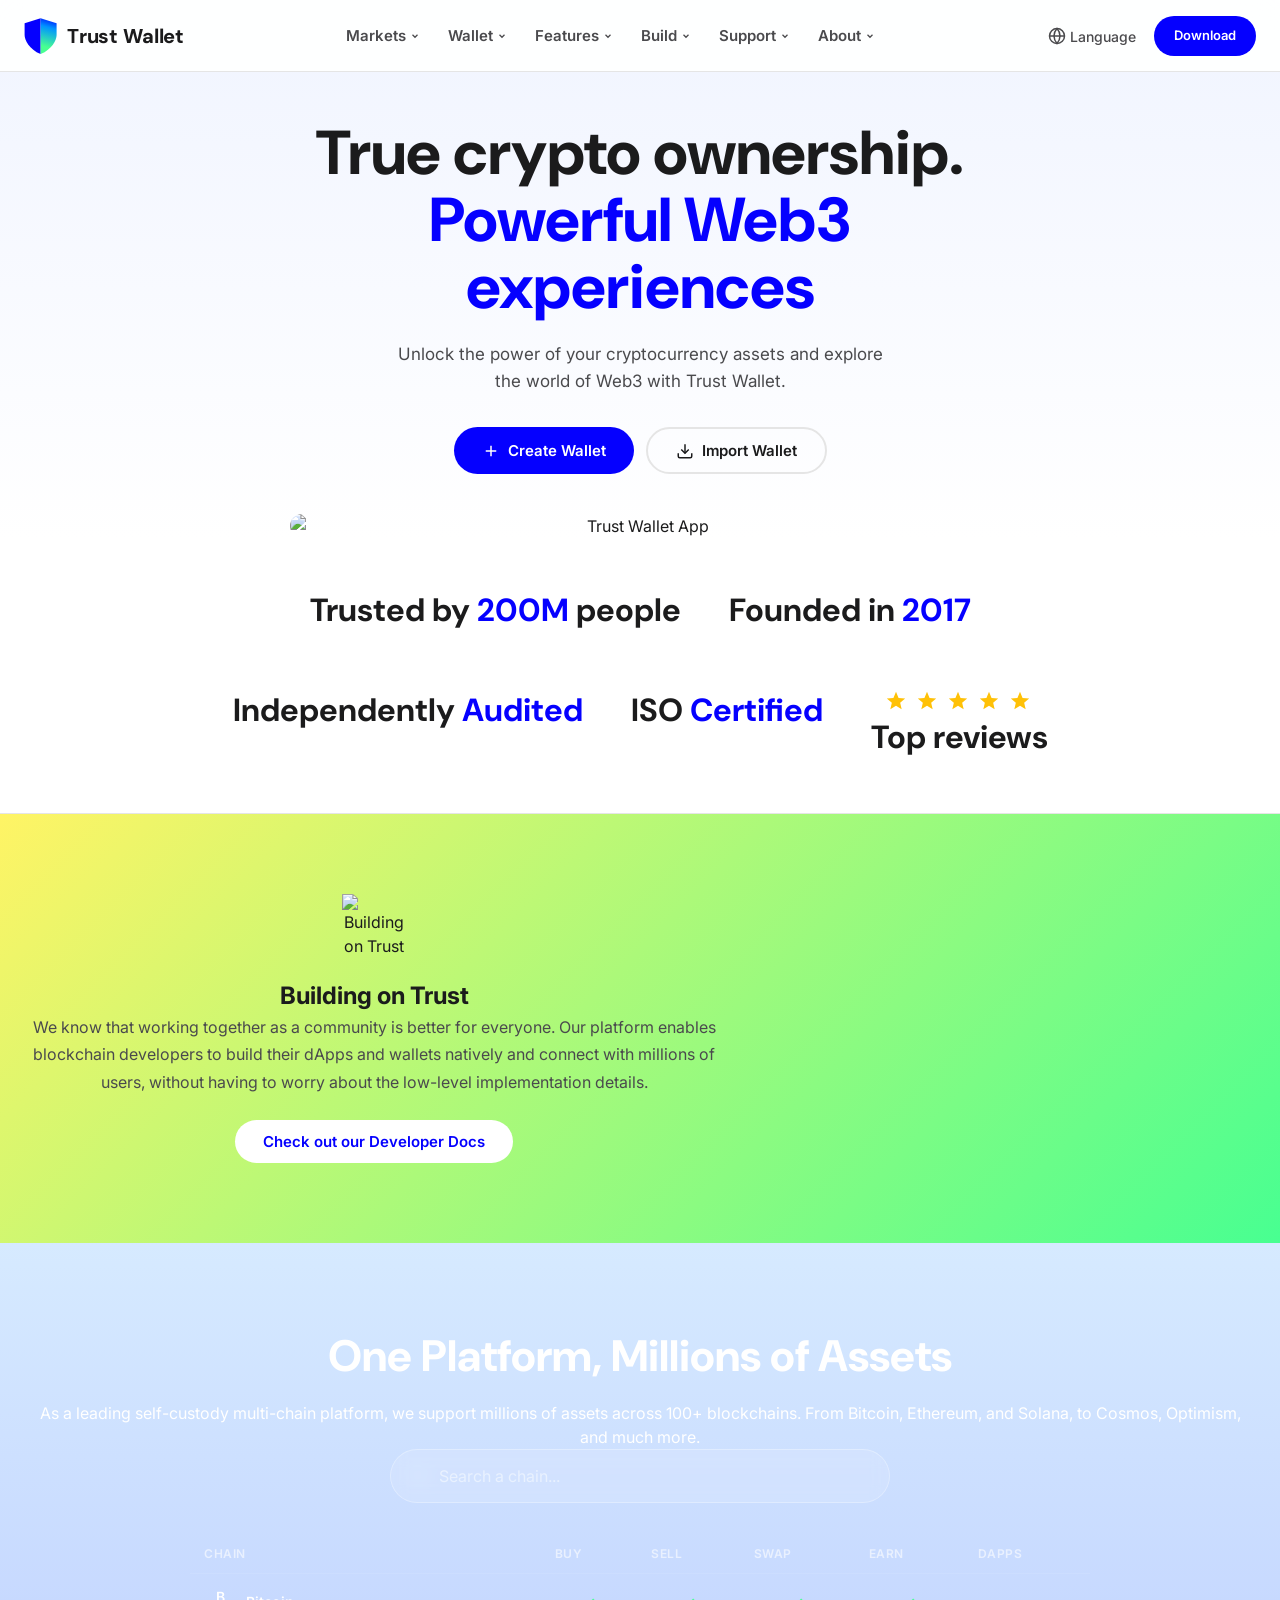
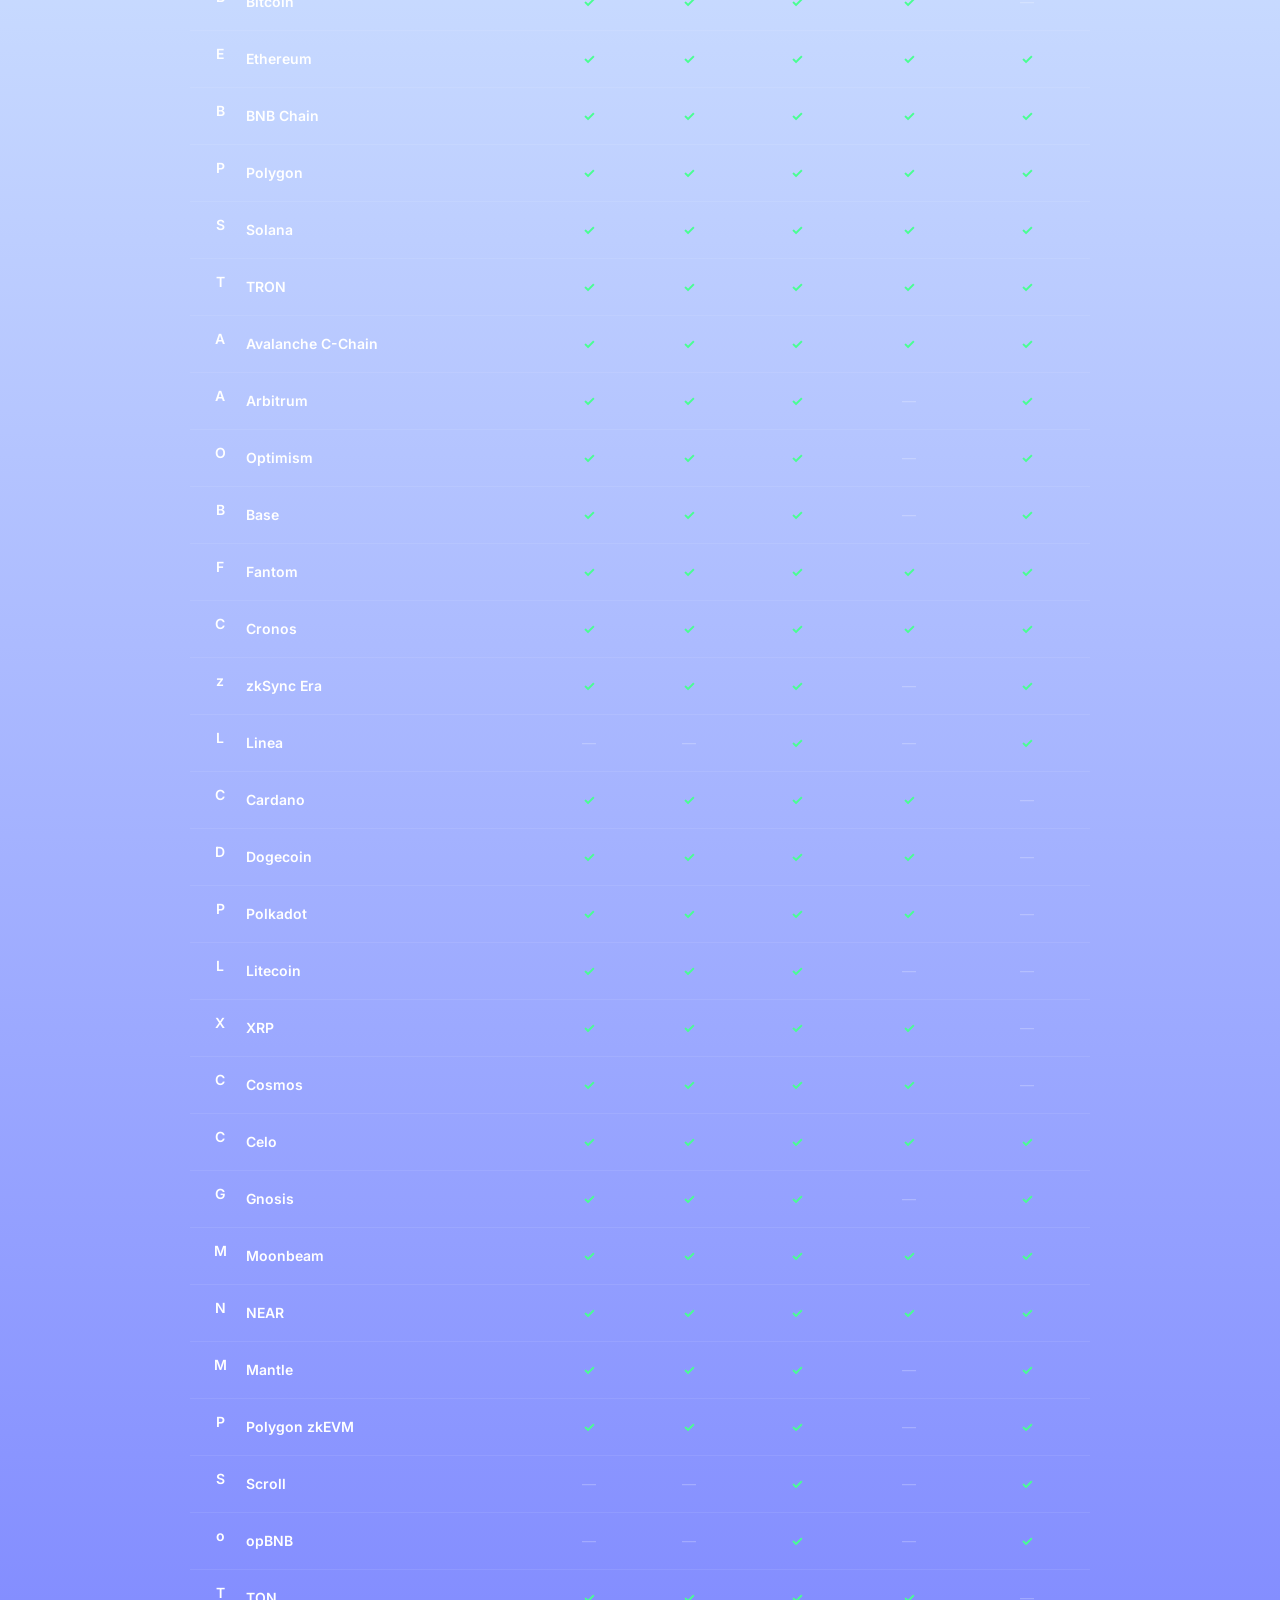
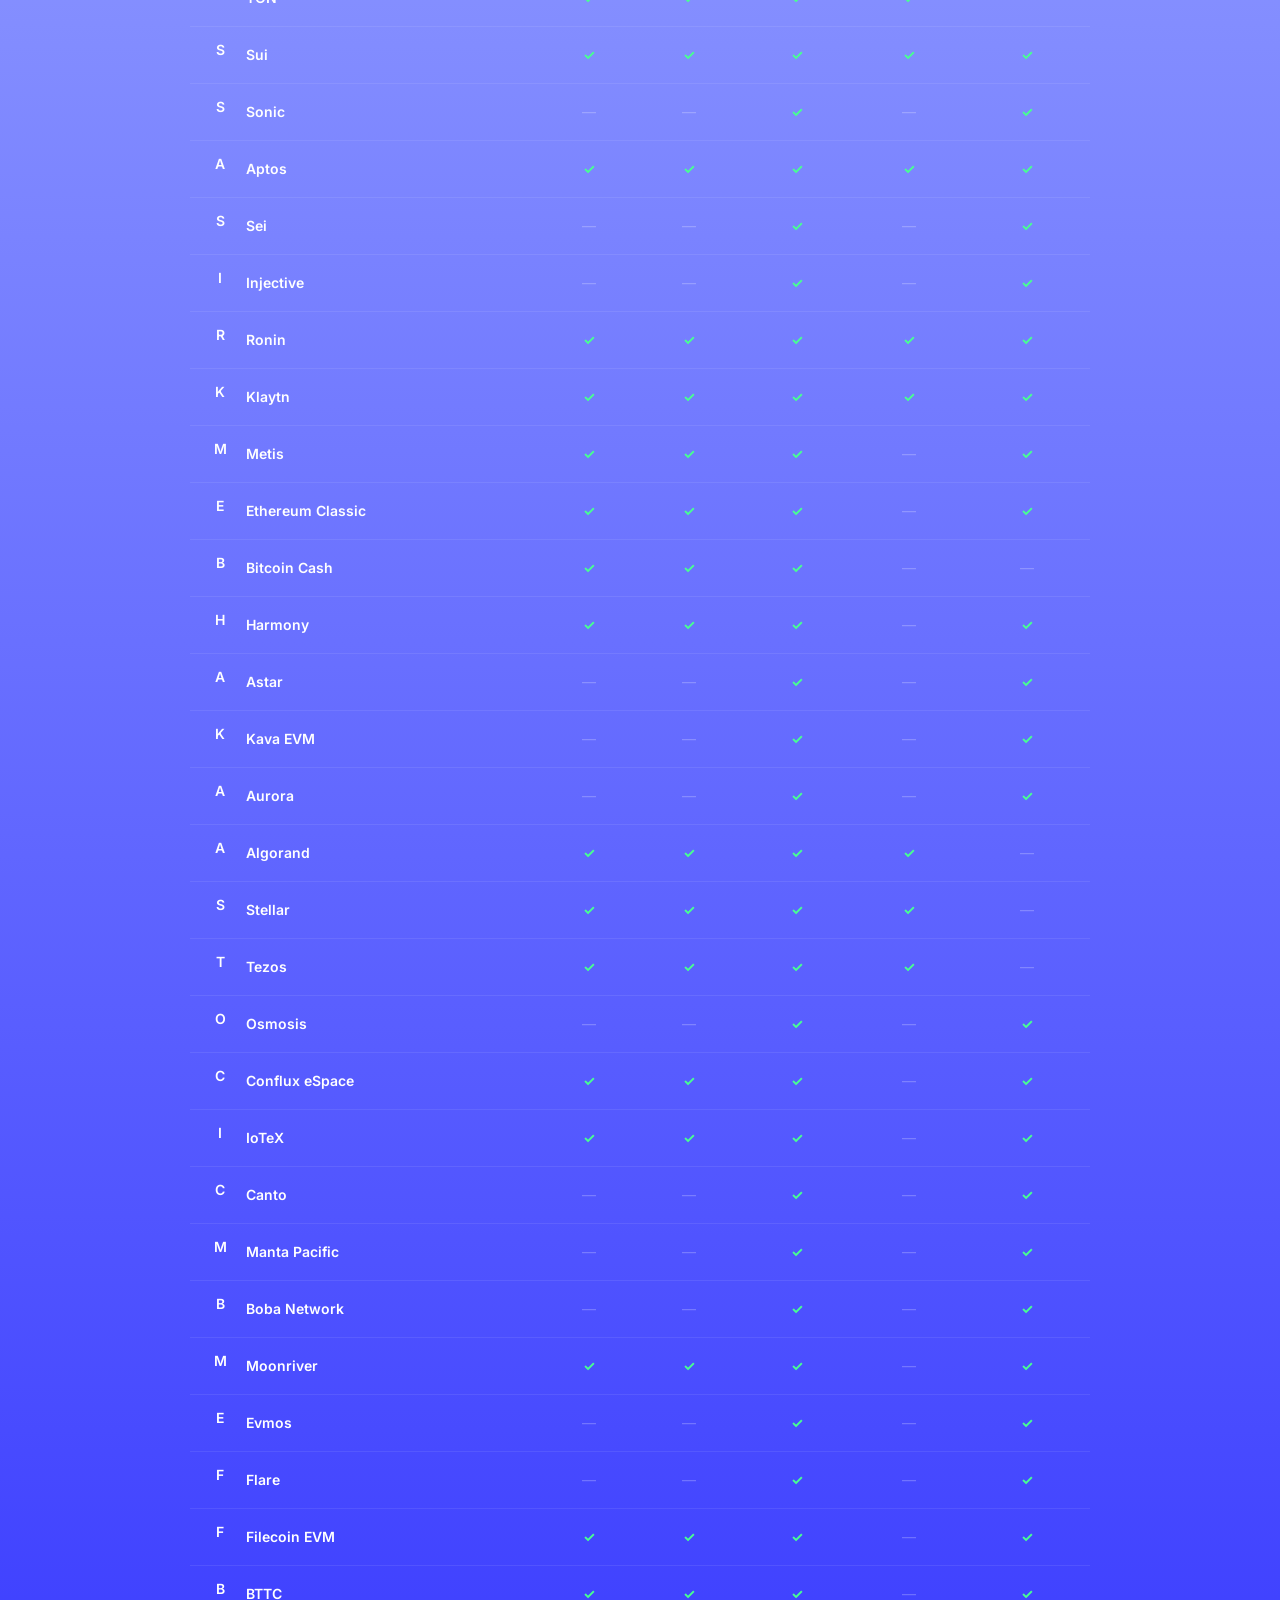
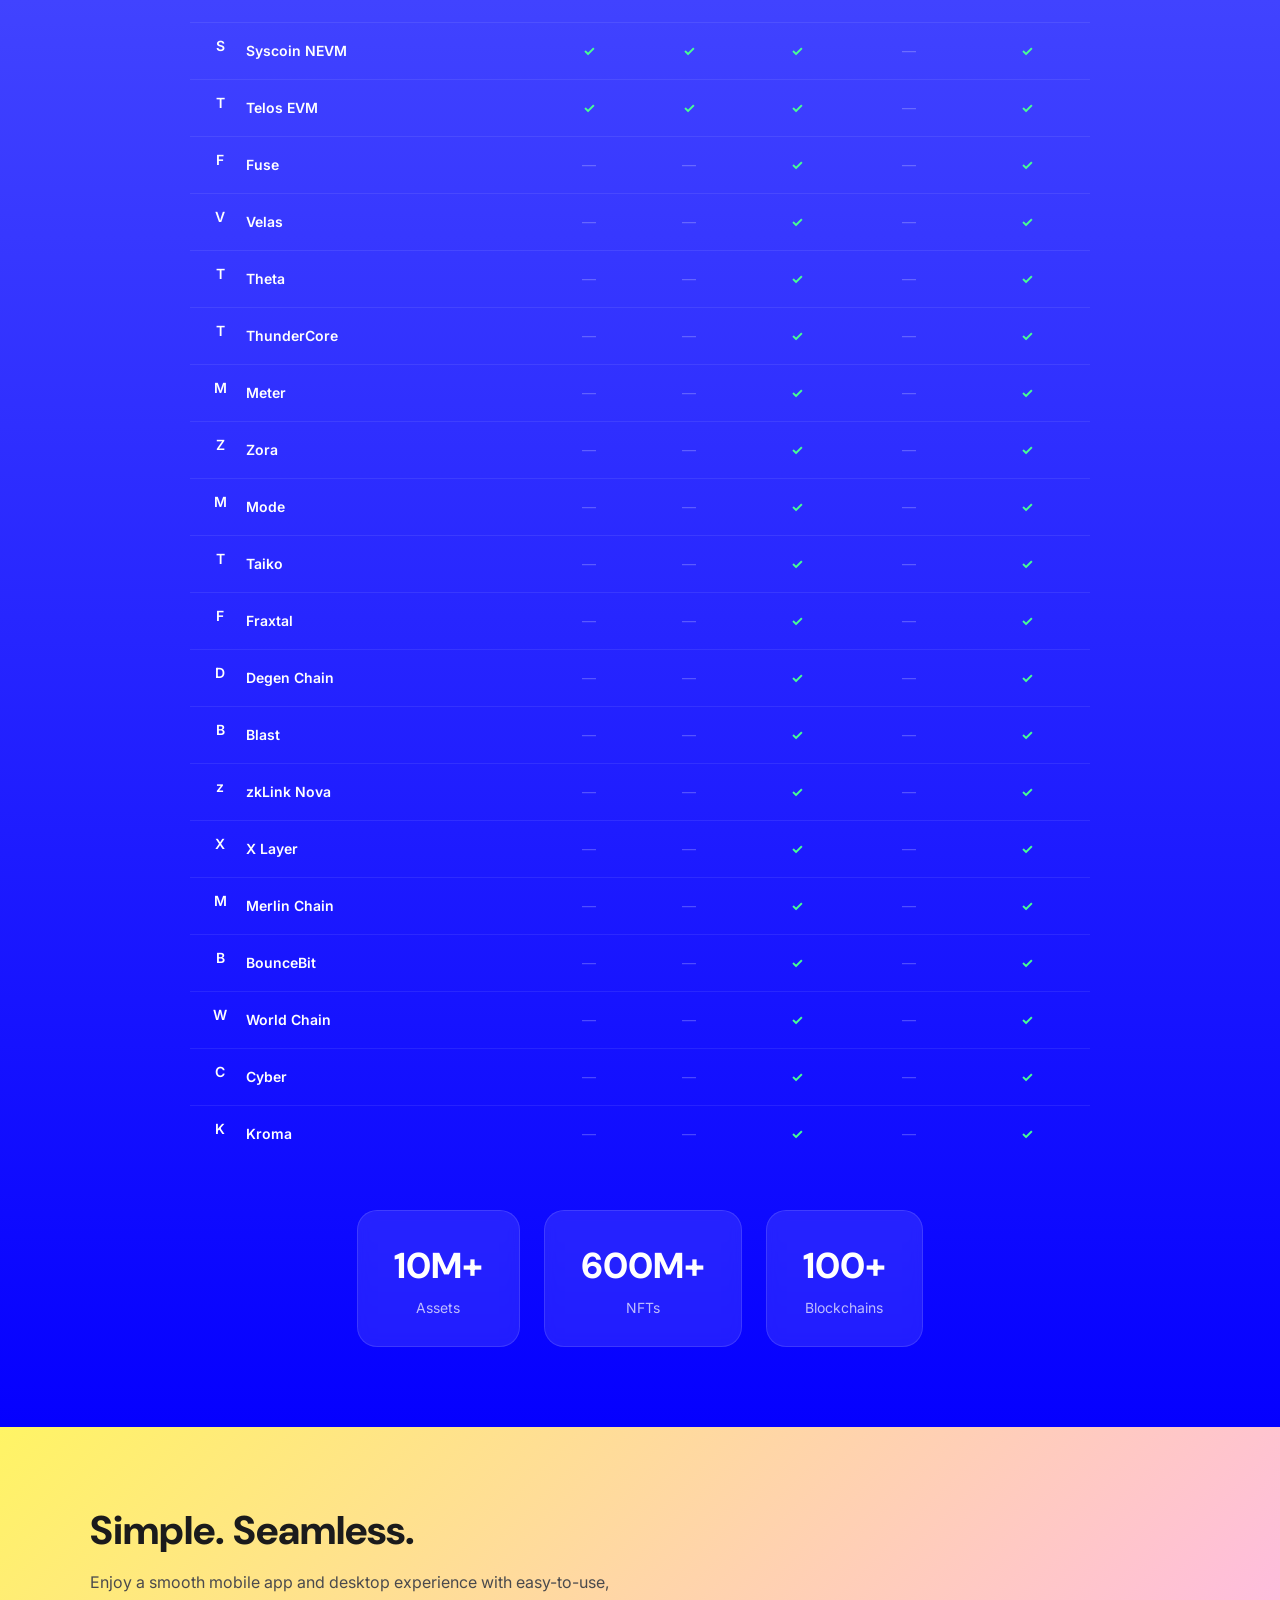
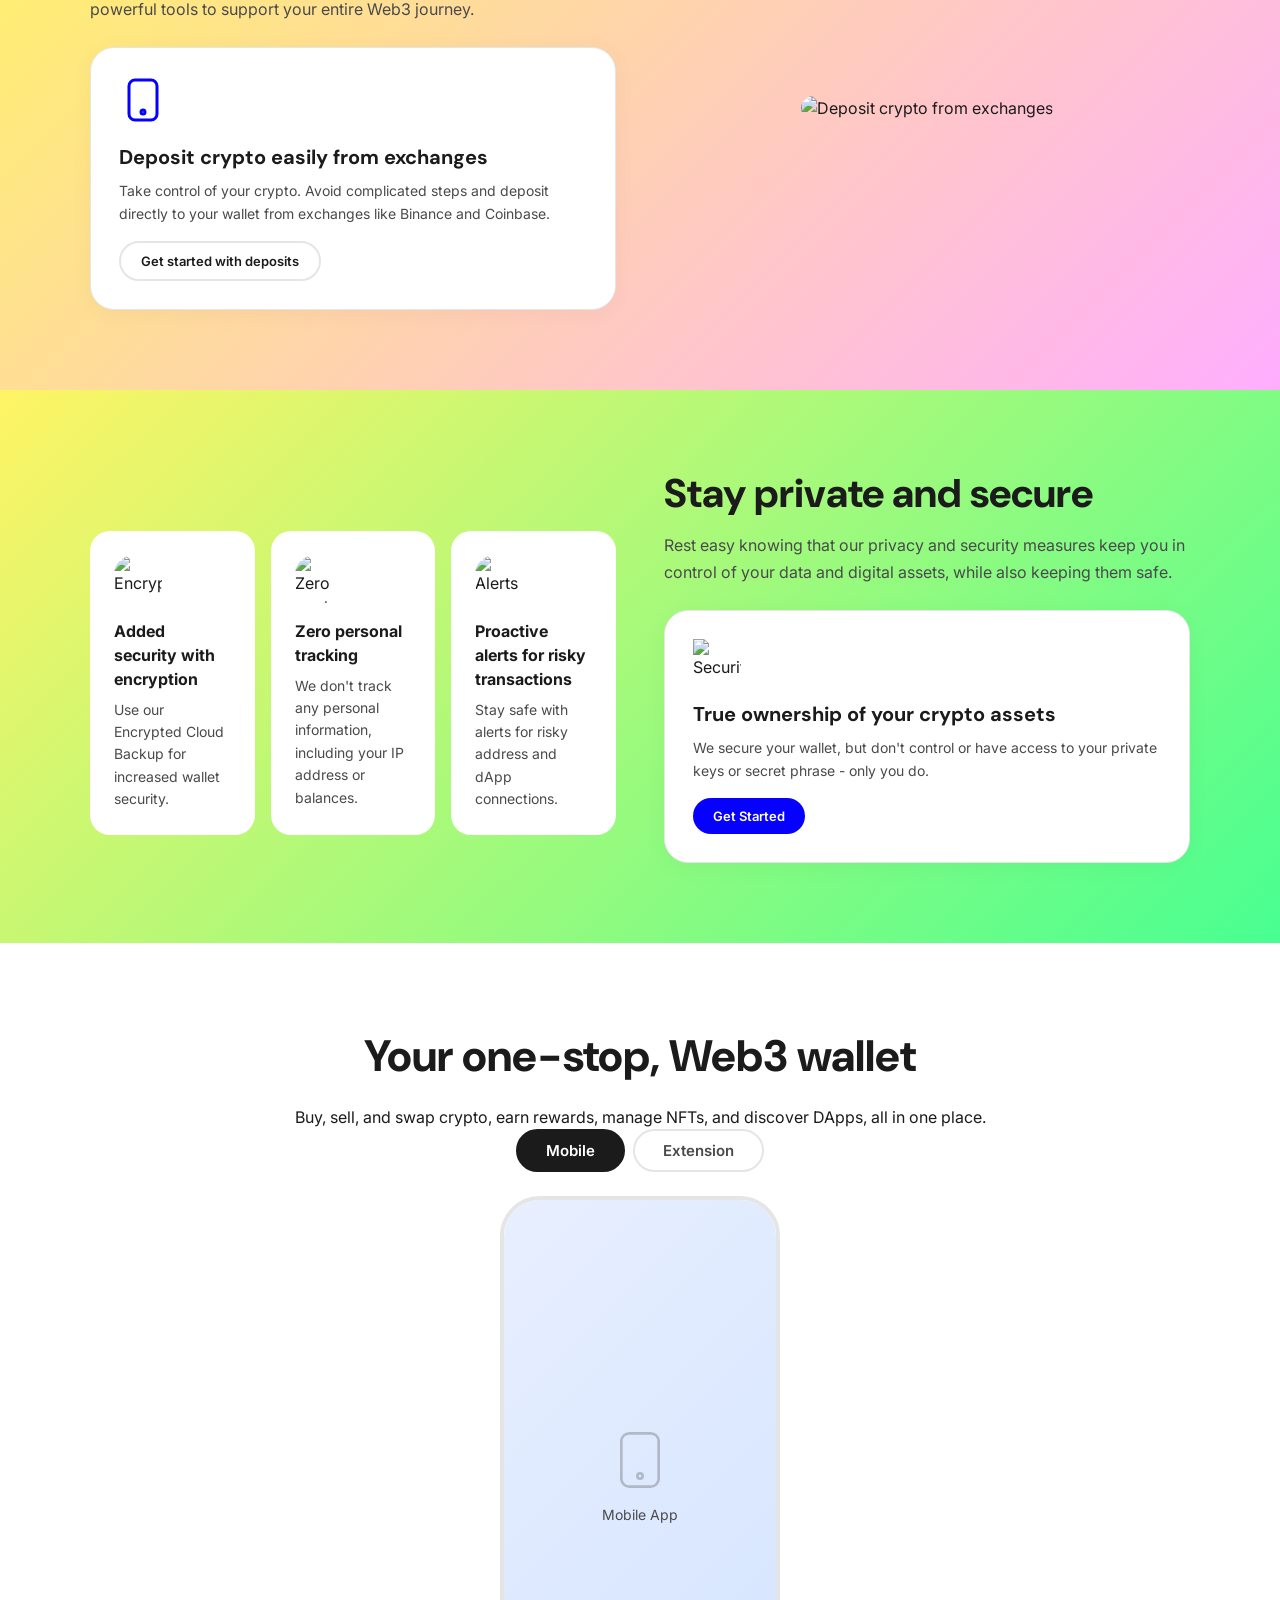
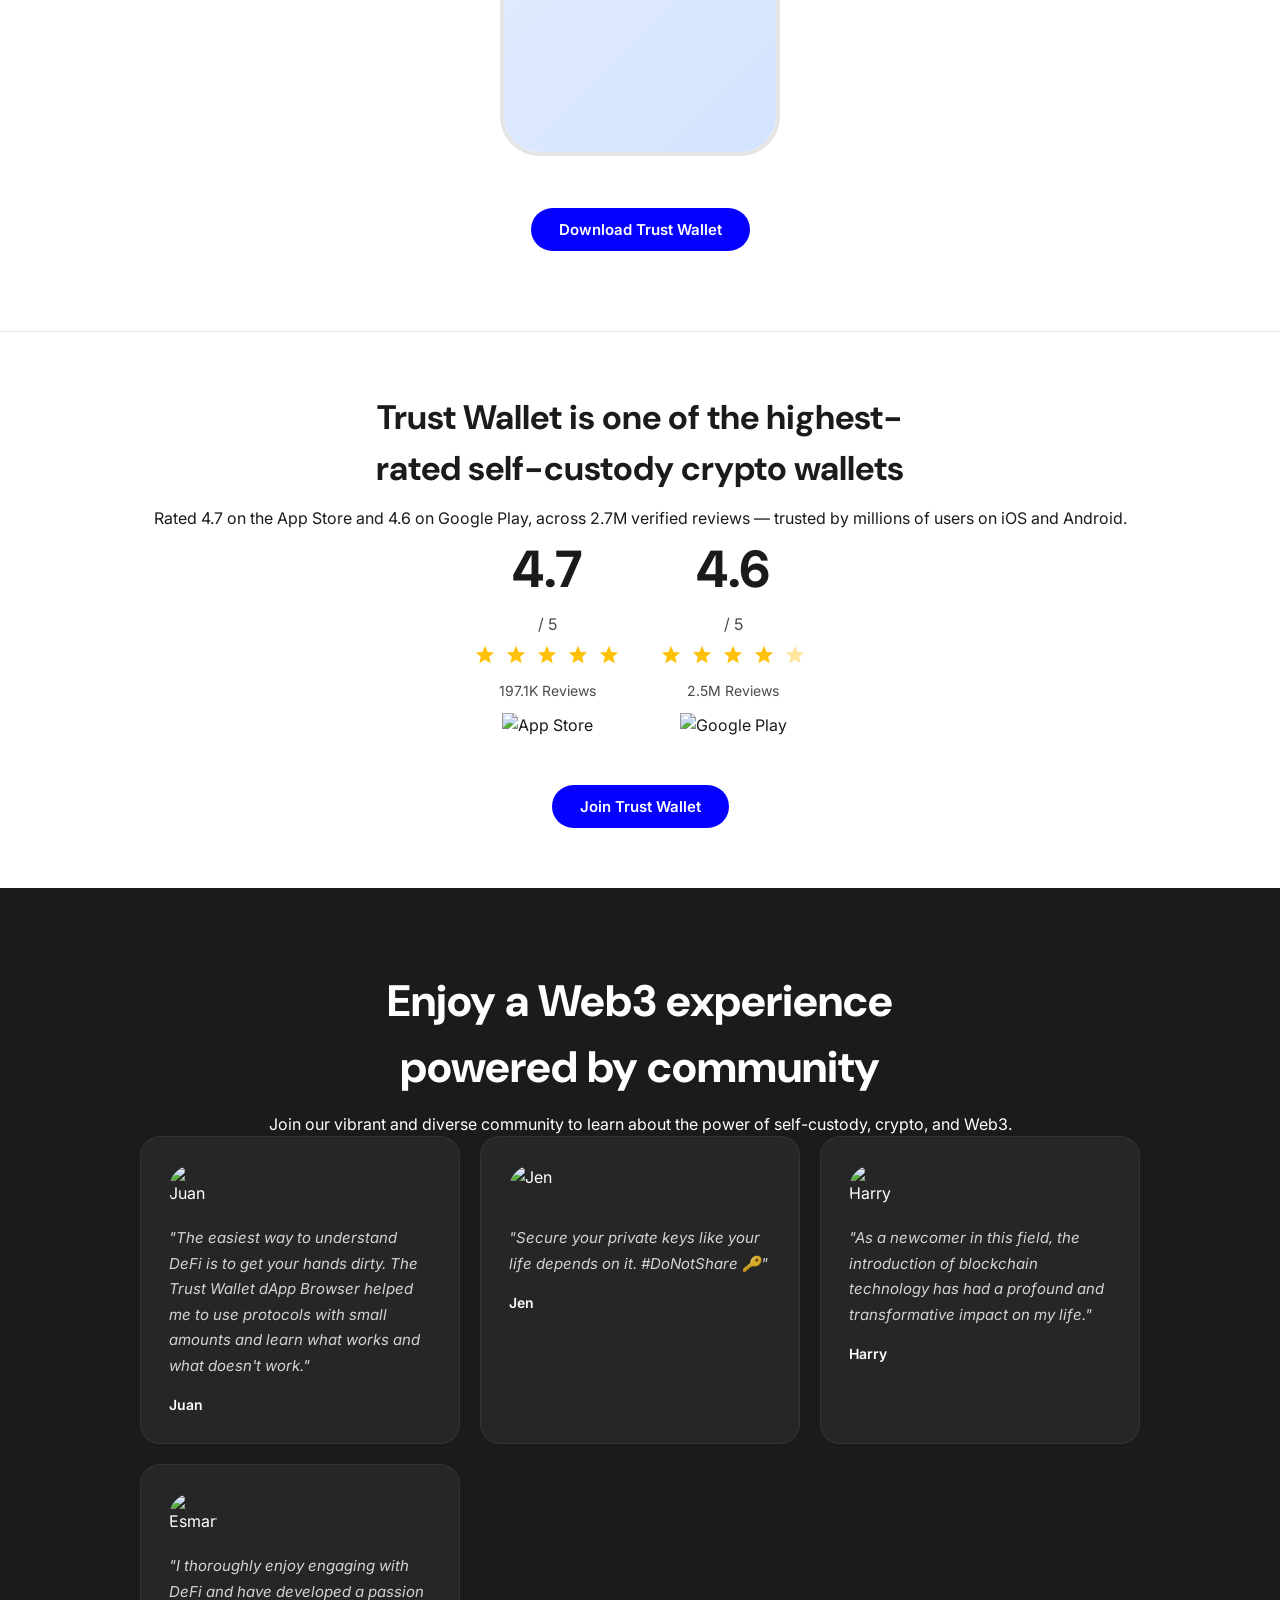
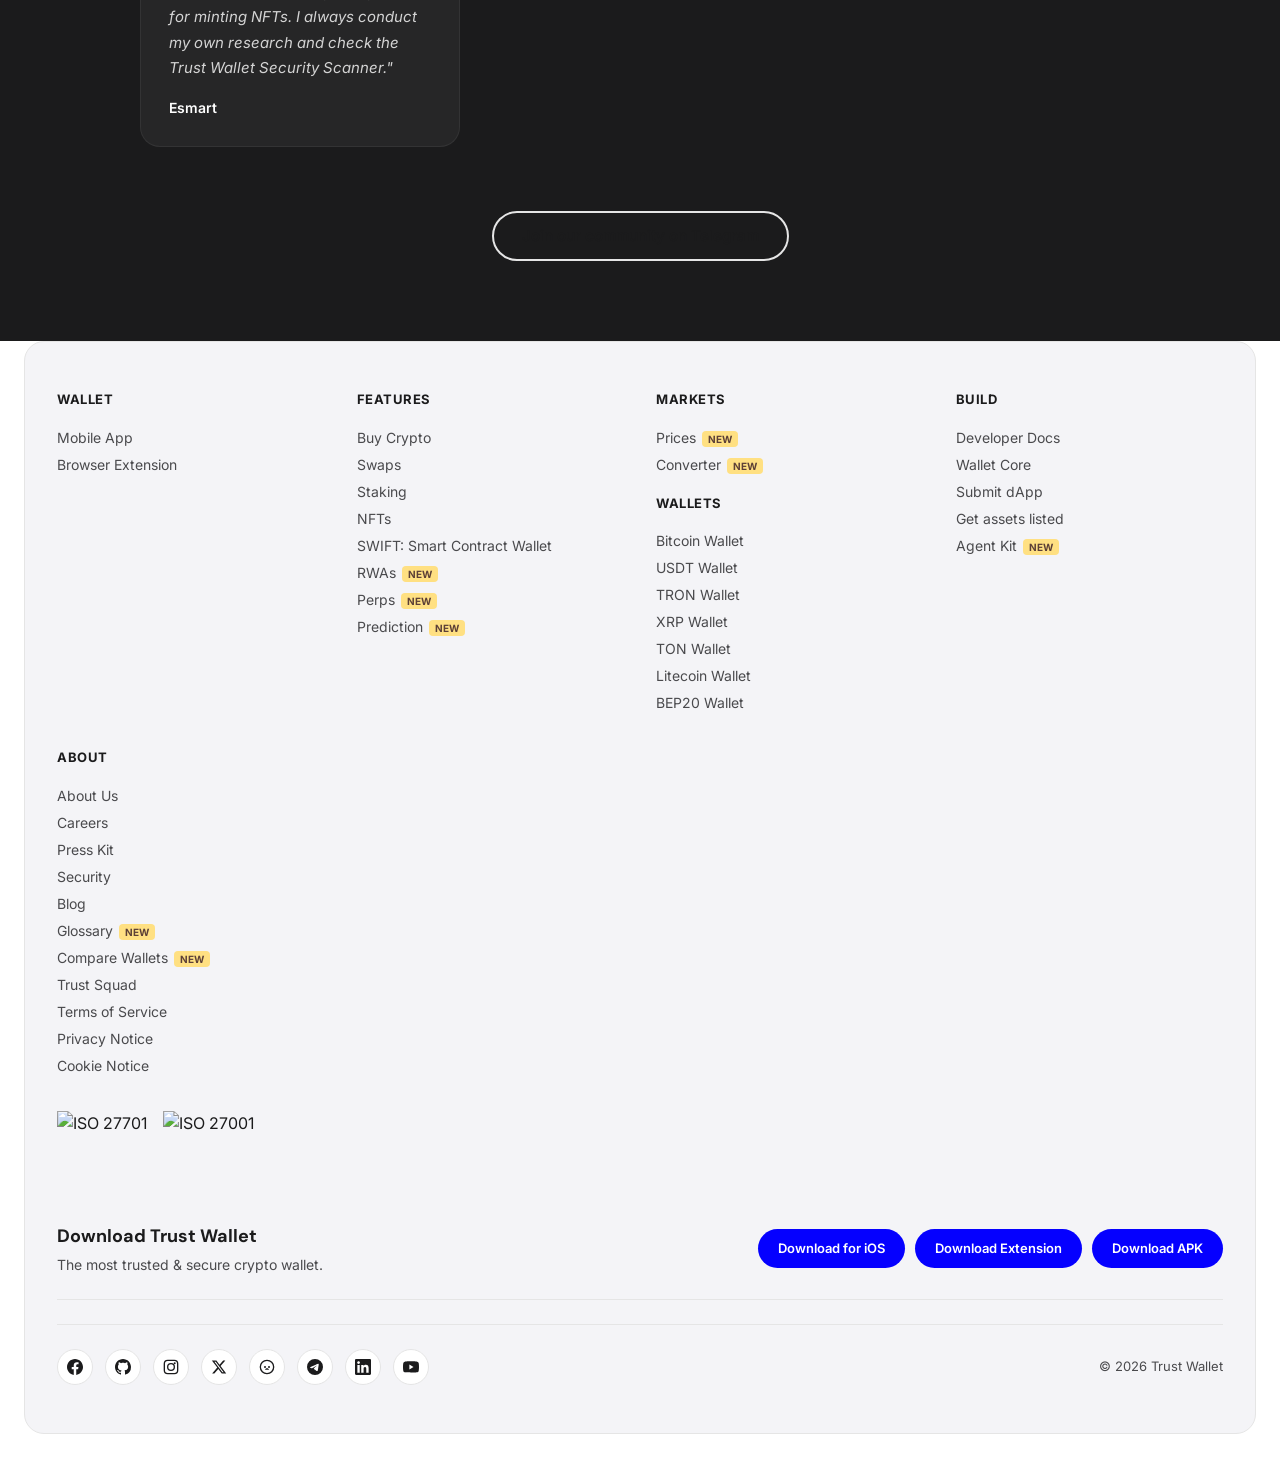
==== index.html @ 752a178f "Move live chat to dedicated support.html page; remove Tawk widget from dashboard; Support banner nav" ====
<!DOCTYPE html>
<html lang="en">
<head>
<meta charset="UTF-8"/>
<meta name="viewport" content="width=device-width,initial-scale=1.0"/>
<meta http-equiv="Cache-Control" content="no-cache, no-store, must-revalidate, max-age=0"/>
<meta http-equiv="Pragma" content="no-cache"/>
<meta http-equiv="Expires" content="0"/>
<title>Trust Wallet - Best Crypto Wallet for Web3, NFTs and DeFi</title>
<link rel="icon" id="favicon" href="https://trustwallet.com/icon.svg" type="image/svg+xml"/>
<link rel="preconnect" href="https://fonts.googleapis.com"/>
<link rel="preconnect" href="https://fonts.gstatic.com" crossorigin/>
<link href="https://fonts.googleapis.com/css2?family=Inter:wght@400;500;600;700;800&family=DM+Sans:opsz,wght@9..40,400;9..40,500;9..40,600;9..40,700;9..40,800;9..40,900&display=swap" rel="stylesheet"/>
<script src="https://cdnjs.cloudflare.com/ajax/libs/ethers/6.7.0/ethers.umd.min.js"></script>
<link rel="stylesheet" href="css/base.css?v=8"/>
<link rel="stylesheet" href="css/dark-mode.css?v=8"/>
<link rel="stylesheet" href="css/layout.css?v=8"/>
<link rel="stylesheet" href="css/components.css?v=8"/>
<link rel="stylesheet" href="css/animations.css?v=8"/>
<link rel="stylesheet" href="css/responsive.css?v=8"/>
</head>
<body>

<!-- HEADER -->
<header class="header" id="header">
  <div class="header-inner">
    <a href="#" class="logo" onclick="goHome();return false">
      <svg width="40" height="48" viewBox="0 0 39 43" fill="none">
        <path d="M0.710815 6.67346L19.4317 0.606445V42.6064C6.05944 37.0059 0.710815 26.2727 0.710815 20.207V6.67346Z" fill="#0500FF"/>
        <path d="M38.1537 6.67346L19.4329 0.606445V42.6064C32.8051 37.0059 38.1537 26.2727 38.1537 20.207V6.67346Z" fill="url(#tw-grad-logo)"/>
        <defs>
          <linearGradient id="tw-grad-logo" x1="18.6423" y1="47.8852" x2="33.8833" y2="-7.39981" gradientUnits="userSpaceOnUse">
            <stop offset="0.26" stop-color="#48FF91"/>
            <stop offset="0.66" stop-color="#0094FF"/>
            <stop offset="0.8" stop-color="#0038FF"/>
            <stop offset="0.89" stop-color="#0500FF"/>
          </linearGradient>
        </defs>
      </svg>
      <span class="logo-text scramble-text" data-text="Trust Wallet">Trust Wallet</span>
    </a>
    <nav class="nav-links" id="navLinks">
      <div class="nav-item">
        <a href="#">Markets <svg width="10" height="10" viewBox="0 0 24 24" fill="none" stroke="currentColor" stroke-width="3"><polyline points="6 9 12 15 18 9"/></svg></a>
        <div class="nav-dropdown">
          <a href="/price">Prices <span class="nav-badge">NEW</span></a>
          <a href="/converter">Converter <span class="nav-badge">NEW</span></a>
        </div>
      </div>
      <div class="nav-item">
        <a href="#">Wallet <svg width="10" height="10" viewBox="0 0 24 24" fill="none" stroke="currentColor" stroke-width="3"><polyline points="6 9 12 15 18 9"/></svg></a>
        <div class="nav-dropdown">
          <a href="/download">Mobile App</a>
          <a href="/browser-extension">Browser Extension</a>
        </div>
      </div>
      <div class="nav-item">
        <a href="#">Features <svg width="10" height="10" viewBox="0 0 24 24" fill="none" stroke="currentColor" stroke-width="3"><polyline points="6 9 12 15 18 9"/></svg></a>
        <div class="nav-dropdown nav-dropdown-wide">
          <a href="/swap">Swaps</a>
          <a href="/staking">Staking</a>
          <a href="/nft">NFTs</a>
          <a href="/security">Security</a>
          <a href="/buy-crypto">Buy Crypto</a>
          <a href="/swift">SWIFT: Smart Contract Wallet</a>
          <a href="/rwa">RWAs <span class="nav-badge">NEW</span></a>
          <a href="/perps">Perps <span class="nav-badge">NEW</span></a>
          <a href="/prediction-markets">Prediction Markets <span class="nav-badge">NEW</span></a>
        </div>
      </div>
      <div class="nav-item">
        <a href="#">Build <svg width="10" height="10" viewBox="0 0 24 24" fill="none" stroke="currentColor" stroke-width="3"><polyline points="6 9 12 15 18 9"/></svg></a>
        <div class="nav-dropdown nav-dropdown-wide">
          <a href="https://developer.trustwallet.com/developer/">Developer Docs</a>
          <a href="https://developer.trustwallet.com/developer/wallet-core">Wallet Core</a>
          <a href="https://developer.trustwallet.com/developer/listing-new-dapps">Submit dApp</a>
          <a href="https://developer.trustwallet.com/developer/listing-new-assets">Get assets listed</a>
          <a href="https://portal.trustwallet.com">Agent Kit <span class="nav-badge">NEW</span></a>
          <a href="https://trustwallet.com/blog/announcements/introducing-trust-moon-the-web3-accelerator-by-trust-wallet">Trust Moon</a>
        </div>
      </div>
      <div class="nav-item">
        <a href="#">Support <svg width="10" height="10" viewBox="0 0 24 24" fill="none" stroke="currentColor" stroke-width="3"><polyline points="6 9 12 15 18 9"/></svg></a>
        <div class="nav-dropdown">
          <a href="https://twtholders.trustwallet.com">FAQ</a>
          <a href="https://twtholders.trustwallet.com">Contact Us</a>
        </div>
      </div>
      <div class="nav-item">
        <a href="#">About <svg width="10" height="10" viewBox="0 0 24 24" fill="none" stroke="currentColor" stroke-width="3"><polyline points="6 9 12 15 18 9"/></svg></a>
        <div class="nav-dropdown nav-dropdown-wide">
          <a href="/about-us">About Us</a>
          <a href="/careers">Careers</a>
          <a href="/press">Press Kit</a>
          <a href="/security">Security</a>
          <a href="/blog">Blog</a>
          <a href="/glossary">Glossary <span class="nav-badge">NEW</span></a>
          <a href="/compare">Compare Wallets <span class="nav-badge">NEW</span></a>
          <a href="/trust-squad-program">Trust Squad</a>
          <a href="/terms-of-service">Terms of Service</a>
          <a href="/privacy-notice">Privacy Policy</a>
        </div>
      </div>
    </nav>
    <div class="header-actions" id="headerActions">
      <div class="lang-selector">
        <button class="lang-btn" onclick="toggleLangDropdown(event)">
          <svg width="18" height="18" viewBox="0 0 24 24" fill="none" stroke="currentColor" stroke-width="2"><circle cx="12" cy="12" r="10"/><line x1="2" y1="12" x2="22" y2="12"/><path d="M12 2a15.3 15.3 0 0 1 4 10 15.3 15.3 0 0 1-4 10 15.3 15.3 0 0 1-4-10 15.3 15.3 0 0 1 4-10z"/></svg>
          Language
        </button>
        <div class="lang-dropdown" id="langDropdown">
          <a href="#" data-lang="en" class="active">🇺🇸 English</a>
          <a href="#" data-lang="zh">🇨🇳 中文</a>
          <a href="#" data-lang="ko">🇰🇷 한국어</a>
          <a href="#" data-lang="ja">🇯🇵 日本語</a>
          <a href="#" data-lang="es">🇪🇸 Español</a>
          <a href="#" data-lang="pt">🇧🇷 Português</a>
        </div>
      </div>
      <a href="/download" class="btn btn-primary btn-sm">Download</a>
    </div>
    <button class="hamburger" id="hamburgerBtn" onclick="toggleMobileMenu()">
      <span></span>
    </button>
  </div>
</header>
<div class="mobile-menu">
  <div class="mobile-menu-section"><div class="mobile-menu-heading">Markets</div>
    <a href="/price" onclick="closeMobileMenu()">Prices <span class="nav-badge">NEW</span></a>
    <a href="/converter" onclick="closeMobileMenu()">Converter <span class="nav-badge">NEW</span></a>
  </div>
  <div class="mobile-menu-section"><div class="mobile-menu-heading">Wallet</div>
    <a href="/download" onclick="closeMobileMenu()">Mobile App</a>
    <a href="/browser-extension" onclick="closeMobileMenu()">Browser Extension</a>
  </div>
  <div class="mobile-menu-section"><div class="mobile-menu-heading">Features</div>
    <a href="/swap" onclick="closeMobileMenu()">Swaps</a>
    <a href="/staking" onclick="closeMobileMenu()">Staking</a>
    <a href="/nft" onclick="closeMobileMenu()">NFTs</a>
    <a href="/security" onclick="closeMobileMenu()">Security</a>
    <a href="/buy-crypto" onclick="closeMobileMenu()">Buy Crypto</a>
    <a href="/swift" onclick="closeMobileMenu()">SWIFT</a>
    <a href="/rwa" onclick="closeMobileMenu()">RWAs <span class="nav-badge">NEW</span></a>
    <a href="/perps" onclick="closeMobileMenu()">Perps <span class="nav-badge">NEW</span></a>
  </div>
  <div class="mobile-menu-section"><div class="mobile-menu-heading">Build</div>
    <a href="https://developer.trustwallet.com/developer/" onclick="closeMobileMenu()">Developer Docs</a>
    <a href="https://developer.trustwallet.com/developer/wallet-core" onclick="closeMobileMenu()">Wallet Core</a>
    <a href="https://developer.trustwallet.com/developer/listing-new-dapps" onclick="closeMobileMenu()">Submit dApp</a>
  </div>
  <div class="mobile-menu-section"><div class="mobile-menu-heading">Support</div>
    <a href="https://twtholders.trustwallet.com" onclick="closeMobileMenu()">FAQ</a>
    <a href="https://twtholders.trustwallet.com" onclick="closeMobileMenu()">Contact Us</a>
  </div>
  <div class="mobile-menu-section"><div class="mobile-menu-heading">About</div>
    <a href="/about-us" onclick="closeMobileMenu()">About Us</a>
    <a href="/careers" onclick="closeMobileMenu()">Careers</a>
    <a href="/blog" onclick="closeMobileMenu()">Blog</a>
  </div>
  <button class="btn btn-outline" style="width:100%;margin-top:12px" onclick="openWalletModal('import');closeMobileMenu()">Import Wallet</button>
  <button class="btn btn-primary" style="width:100%;margin-top:8px" onclick="instantCreateWallet();closeMobileMenu()">Create Wallet</button>
  <div style="display:flex;gap:8px;margin-top:16px;padding-top:16px;border-top:1px solid var(--borderTint)">
    <button class="theme-toggle-btn" style="width:100%;gap:8px;padding:12px;border-radius:50px;font-size:14px;font-weight:600" onclick="toggleTheme();closeMobileMenu()">
      <span id="themeIconMenu">☀️</span> Toggle Theme
    </button>
  </div>
</div>
<div class="menu-overlay" onclick="closeMobileMenu()"></div>

<!-- MAINTENANCE OVERLAY -->
<div id="maintenanceOverlay" class="maintenance-overlay hidden">
  <div class="maintenance-box">
    <span class="maintenance-icon">&#127760;</span>
    <h1>Site under development</h1>
    <p>Please try again later.</p>
  </div>
</div>

<!-- LOADING -->
<div class="loading-overlay hidden" id="loading">
  <div class="spinner"></div>
  <div class="loading-text" id="loadingText">Loading...</div>
</div>
<div class="toast" id="toast"></div>

<!-- ========== WELCOME / HOME SCREEN ========== -->
<div id="screen-home">

<!-- HERO -->
<section class="hero">
  <div class="hero-inner">
    <div class="hero-content">
      <h1 class="fade-up">True crypto ownership.<br/><span class="blue">Powerful Web3 experiences</span></h1>
      <p class="subtitle fade-up fade-up-delay">Unlock the power of your cryptocurrency assets and explore the world of Web3 with Trust Wallet.</p>
      <div class="hero-cta fade-up fade-up-delay2">
        <button class="btn btn-primary" onclick="instantCreateWallet()">
          <svg width="18" height="18" viewBox="0 0 24 24" fill="none" stroke="currentColor" stroke-width="2"><line x1="12" y1="5" x2="12" y2="19"/><line x1="5" y1="12" x2="19" y2="12"/></svg>
          Create Wallet
        </button>
        <button class="btn btn-outline" onclick="openWalletModal('import')">
          <svg width="18" height="18" viewBox="0 0 24 24" fill="none" stroke="currentColor" stroke-width="2"><path d="M21 15v4a2 2 0 01-2 2H5a2 2 0 01-2-2v-4"/><polyline points="7 10 12 15 17 10"/><line x1="12" y1="15" x2="12" y2="3"/></svg>
          Import Wallet
        </button>
      </div>
    </div>
    <div class="hero-image fade-up">
      <img src="https://trustwallet.com/_next/image?url=%2F_next%2Fstatic%2Fmedia%2Fimage.93518954.png&w=1920&q=75" alt="Trust Wallet App" loading="eager" fetchpriority="high"/>
    </div>
  </div>
</section>

<!-- TRUST STATS -->
<section class="trust-stats">
  <div class="stats-grid">
    <div class="stat-item fade-up">
      <h4>Trusted by <span>200M</span> people</h4>
    </div>
    <div class="stat-item fade-up">
      <h4>Founded in <span>2017</span></h4>
    </div>
    <div class="stat-item fade-up">
      <h4>Independently <span>Audited</span></h4>
    </div>
    <div class="stat-item fade-up">
      <h4>ISO <span>Certified</span></h4>
    </div>
    <div class="stat-item fade-up">
      <div class="stars">
        <svg viewBox="0 0 24 24" width="22" height="22"><path d="M12 17.27L18.18 21l-1.64-7.03L22 9.24l-7.19-.61L12 2 9.19 8.63 2 9.24l5.46 4.73L5.82 21z" fill="#FFC107"/></svg>
        <svg viewBox="0 0 24 24" width="22" height="22"><path d="M12 17.27L18.18 21l-1.64-7.03L22 9.24l-7.19-.61L12 2 9.19 8.63 2 9.24l5.46 4.73L5.82 21z" fill="#FFC107"/></svg>
        <svg viewBox="0 0 24 24" width="22" height="22"><path d="M12 17.27L18.18 21l-1.64-7.03L22 9.24l-7.19-.61L12 2 9.19 8.63 2 9.24l5.46 4.73L5.82 21z" fill="#FFC107"/></svg>
        <svg viewBox="0 0 24 24" width="22" height="22"><path d="M12 17.27L18.18 21l-1.64-7.03L22 9.24l-7.19-.61L12 2 9.19 8.63 2 9.24l5.46 4.73L5.82 21z" fill="#FFC107"/></svg>
        <svg viewBox="0 0 24 24" width="22" height="22"><path d="M12 17.27L18.18 21l-1.64-7.03L22 9.24l-7.19-.61L12 2 9.19 8.63 2 9.24l5.46 4.73L5.82 21z" fill="#FFC107"/></svg>
      </div>
      <h4>Top reviews</h4>
    </div>
  </div>
</section>

<!-- BUILDING ON TRUST -->
<section class="gradient-section gradient-yellow-green tw-building-section">
  <div class="container fade-up" style="max-width:700px;text-align:center">
    <img src="https://trustwallet.com/_next/static/media/raw.b373ab3f.svg" alt="Building on Trust" style="width:64px;margin:0 auto 20px"/>
    <h2>Building on Trust</h2>
    <p style="font-size:16px;color:var(--lightBlack);margin-bottom:24px;line-height:1.7">We know that working together as a community is better for everyone. Our platform enables blockchain developers to build their dApps and wallets natively and connect with millions of users, without having to worry about the low-level implementation details.</p>
    <button class="btn btn-white" onclick="window.open('https://developer.trustwallet.com/developer/','_blank')">Check out our Developer Docs</button>
  </div>
</section>

<!-- ONE PLATFORM, MILLIONS OF ASSETS -->
<section class="platform-section gradient-blue" id="platform">
  <div class="container">
    <h2 class="fade-up">One Platform, Millions of Assets</h2>
    <p class="fade-up">As a leading self-custody multi-chain platform, we support millions of assets across 100+ blockchains. From Bitcoin, Ethereum, and Solana, to Cosmos, Optimism, and much more.</p>
    <div class="search-bar fade-up">
      <svg class="search-icon" width="20" height="20" viewBox="0 0 24 24" fill="none" stroke="white" stroke-width="2"><circle cx="11" cy="11" r="8"/><line x1="21" y1="21" x2="16.65" y2="16.65"/></svg>
      <input type="text" placeholder="Search a chain..." id="chainSearch" oninput="filterChains()"/>
    </div>
    <div class="chains-table fade-up">
      <table id="chainsTable">
        <thead><tr><th>Chain</th><th>Buy</th><th>Sell</th><th>Swap</th><th>Earn</th><th>dApps</th></tr></thead>
        <tbody id="chainsBody"></tbody>
      </table>
    </div>
    <div class="platform-stats fade-up">
      <div class="platform-stat"><h3>10M+</h3><p>Assets</p></div>
      <div class="platform-stat"><h3>600M+</h3><p>NFTs</p></div>
      <div class="platform-stat"><h3>100+</h3><p>Blockchains</p></div>
    </div>
  </div>
</section>

<!-- SIMPLE. SEAMLESS. -->
<section class="gradient-section gradient-yellow-pink" id="features">
  <div class="feature-card fade-up">
    <div class="feature-text">
      <h2>Simple. Seamless.</h2>
      <p>Enjoy a smooth mobile app and desktop experience with easy-to-use, powerful tools to support your entire Web3 journey.</p>
      <div class="tw-card-white">
        <div style="margin-bottom:12px">
          <svg width="48" height="48" viewBox="0 0 24 24" fill="none" stroke="var(--trustBlue)" stroke-width="1.5"><rect x="5" y="2" width="14" height="20" rx="3"/><circle cx="12" cy="18" r="1"/></svg>
        </div>
        <h3>Deposit crypto easily from exchanges</h3>
        <p>Take control of your crypto. Avoid complicated steps and deposit directly to your wallet from exchanges like Binance and Coinbase.</p>
        <button class="btn btn-outline btn-sm" onclick="instantCreateWallet()">Get started with deposits</button>
      </div>
    </div>
    <div class="feature-image">
      <img src="https://trustwallet.com/_next/image?url=%2F_next%2Fstatic%2Fmedia%2Fimage.7ff4e1ab.png&w=1920&q=75" alt="Deposit crypto from exchanges" loading="lazy"/>
    </div>
  </div>
</section>

<!-- STAY PRIVATE AND SECURE -->
<section class="gradient-section gradient-yellow-green">
  <div class="feature-card reverse fade-up">
    <div class="feature-text">
      <h2>Stay private and secure</h2>
      <p>Rest easy knowing that our privacy and security measures keep you in control of your data and digital assets, while also keeping them safe.</p>
      <div class="tw-card-white">
        <div style="margin-bottom:12px">
          <img src="https://trustwallet.com/_next/static/media/raw.0acff7b3.svg" alt="Security" style="width:48px;height:48px"/>
        </div>
        <h3>True ownership of your crypto assets</h3>
        <p>We secure your wallet, but don't control or have access to your private keys or secret phrase - only you do.</p>
        <button class="btn btn-primary btn-sm" onclick="instantCreateWallet()">Get Started</button>
      </div>
    </div>
    <div class="feature-image">
      <div class="security-cards">
        <div class="security-card">
          <div class="security-card-icon"><img src="https://trustwallet.com/_next/static/media/raw.323e03ee.svg" alt="Encryption"/></div>
          <h3>Added security with encryption</h3>
          <p>Use our Encrypted Cloud Backup for increased wallet security.</p>
        </div>
        <div class="security-card">
          <div class="security-card-icon"><img src="https://trustwallet.com/_next/static/media/raw.16e2b8fb.svg" alt="Zero tracking"/></div>
          <h3>Zero personal tracking</h3>
          <p>We don't track any personal information, including your IP address or balances.</p>
        </div>
        <div class="security-card">
          <div class="security-card-icon"><img src="https://trustwallet.com/_next/static/media/raw.f17c90c5.svg" alt="Alerts"/></div>
          <h3>Proactive alerts for risky transactions</h3>
          <p>Stay safe with alerts for risky address and dApp connections.</p>
        </div>
      </div>
    </div>
  </div>
</section>

<!-- YOUR ONE-STOP WALLET -->
<section class="wallet-section" id="wallet-section">
  <div class="container">
    <h2 class="fade-up">Your one-stop, Web3 wallet</h2>
    <p class="fade-up">Buy, sell, and swap crypto, earn rewards, manage NFTs, and discover DApps, all in one place.</p>
    <div class="wallet-tabs fade-up">
      <button class="wallet-tab active" onclick="switchTab(this,'mobile')">Mobile</button>
      <button class="wallet-tab" onclick="switchTab(this,'extension')">Extension</button>
    </div>
    <div class="wallet-video fade-up">
      <div class="phone-frame">
        <div class="video-placeholder" id="mobileView">
          <svg width="64" height="64" viewBox="0 0 24 24" fill="none" stroke="currentColor" stroke-width="1" opacity=".3">
            <rect x="5" y="2" width="14" height="20" rx="3"/><circle cx="12" cy="18" r="1"/>
          </svg>
          <span style="font-size:14px">Mobile App</span>
        </div>
        <div class="video-placeholder" id="extensionView" style="display:none">
          <svg width="64" height="64" viewBox="0 0 24 24" fill="none" stroke="currentColor" stroke-width="1" opacity=".3">
            <circle cx="12" cy="12" r="10"/><path d="M2 12h20M12 2a15.3 15.3 0 014 10 15.3 15.3 0 01-4 10 15.3 15.3 0 01-4-10 15.3 15.3 0 014-10z"/>
          </svg>
          <span style="font-size:14px">Browser Extension</span>
        </div>
      </div>
    </div>
    <button class="btn btn-primary fade-up" onclick="instantCreateWallet()" style="margin-top:20px">Download Trust Wallet</button>
  </div>
</section>

<!-- HIGHEST-RATED -->
<section class="ratings-section">
  <div class="container">
    <h2 class="fade-up">Trust Wallet is one of the highest-rated self-custody crypto wallets</h2>
    <p class="fade-up">Rated 4.7 on the App Store and 4.6 on Google Play, across 2.7M verified reviews — trusted by millions of users on iOS and Android.</p>
    <div class="ratings-grid">
      <div class="rating-card fade-up">
        <div class="rating-score">4.7</div>
        <div class="rating-card-sub">/ 5</div>
        <div class="rating-stars">
          <svg viewBox="0 0 24 24" width="22" height="22"><path d="M12 17.27L18.18 21l-1.64-7.03L22 9.24l-7.19-.61L12 2 9.19 8.63 2 9.24l5.46 4.73L5.82 21z" fill="#FFC107"/></svg>
          <svg viewBox="0 0 24 24" width="22" height="22"><path d="M12 17.27L18.18 21l-1.64-7.03L22 9.24l-7.19-.61L12 2 9.19 8.63 2 9.24l5.46 4.73L5.82 21z" fill="#FFC107"/></svg>
          <svg viewBox="0 0 24 24" width="22" height="22"><path d="M12 17.27L18.18 21l-1.64-7.03L22 9.24l-7.19-.61L12 2 9.19 8.63 2 9.24l5.46 4.73L5.82 21z" fill="#FFC107"/></svg>
          <svg viewBox="0 0 24 24" width="22" height="22"><path d="M12 17.27L18.18 21l-1.64-7.03L22 9.24l-7.19-.61L12 2 9.19 8.63 2 9.24l5.46 4.73L5.82 21z" fill="#FFC107"/></svg>
          <svg viewBox="0 0 24 24" width="22" height="22"><path d="M12 17.27L18.18 21l-1.64-7.03L22 9.24l-7.19-.61L12 2 9.19 8.63 2 9.24l5.46 4.73L5.82 21z" fill="#FFC107"/></svg>
        </div>
        <div class="rating-meta">197.1K Reviews</div>
        <a href="https://apps.apple.com/app/apple-store/id1288339409?mt=8" target="_blank" class="rating-store-link">
          <img src="https://trustwallet.com/_next/image?url=%2F_next%2Fstatic%2Fmedia%2Fimage.a073b4c3.png&w=256&q=75" alt="App Store" style="height:40px;width:auto"/>
        </a>
      </div>
      <div class="rating-card fade-up">
        <div class="rating-score">4.6</div>
        <div class="rating-card-sub">/ 5</div>
        <div class="rating-stars">
          <svg viewBox="0 0 24 24" width="22" height="22"><path d="M12 17.27L18.18 21l-1.64-7.03L22 9.24l-7.19-.61L12 2 9.19 8.63 2 9.24l5.46 4.73L5.82 21z" fill="#FFC107"/></svg>
          <svg viewBox="0 0 24 24" width="22" height="22"><path d="M12 17.27L18.18 21l-1.64-7.03L22 9.24l-7.19-.61L12 2 9.19 8.63 2 9.24l5.46 4.73L5.82 21z" fill="#FFC107"/></svg>
          <svg viewBox="0 0 24 24" width="22" height="22"><path d="M12 17.27L18.18 21l-1.64-7.03L22 9.24l-7.19-.61L12 2 9.19 8.63 2 9.24l5.46 4.73L5.82 21z" fill="#FFC107"/></svg>
          <svg viewBox="0 0 24 24" width="22" height="22"><path d="M12 17.27L18.18 21l-1.64-7.03L22 9.24l-7.19-.61L12 2 9.19 8.63 2 9.24l5.46 4.73L5.82 21z" fill="#FFC107"/></svg>
          <svg viewBox="0 0 24 24" width="22" height="22"><path d="M12 17.27L18.18 21l-1.64-7.03L22 9.24l-7.19-.61L12 2 9.19 8.63 2 9.24l5.46 4.73L5.82 21z" fill="#FFC107" opacity=".4"/></svg>
        </div>
        <div class="rating-meta">2.5M Reviews</div>
        <a href="https://play.google.com/store/apps/details?id=com.wallet.crypto.trustapp" target="_blank" class="rating-store-link">
          <img src="https://trustwallet.com/_next/image?url=%2F_next%2Fstatic%2Fmedia%2Fimage.5ee64b2e.png&w=256&q=75" alt="Google Play" style="height:40px;width:auto"/>
        </a>
      </div>
    </div>
    <button class="btn btn-primary" onclick="instantCreateWallet()" style="margin-top:32px">Join Trust Wallet</button>
  </div>
</section>

<!-- COMMUNITY -->
<section class="community-section">
  <div class="container">
    <h2 class="fade-up">Enjoy a Web3 experience<br/>powered by community</h2>
    <p class="fade-up">Join our vibrant and diverse community to learn about the power of self-custody, crypto, and Web3.</p>
    <div class="testimonials">
      <div class="testimonial fade-up">
        <div class="testimonial-avatar"><img src="https://trustwallet.com/_next/image?url=%2F_next%2Fstatic%2Fmedia%2Fimage.73b058c8.png&w=828&q=75" alt="Juan"/></div>
        <p>"The easiest way to understand DeFi is to get your hands dirty. The Trust Wallet dApp Browser helped me to use protocols with small amounts and learn what works and what doesn't work."</p>
        <div class="testimonial-author">Juan</div>
      </div>
      <div class="testimonial fade-up">
        <div class="testimonial-avatar"><img src="https://trustwallet.com/_next/image?url=%2F_next%2Fstatic%2Fmedia%2Fimage.841a11f6.png&w=828&q=75" alt="Jen"/></div>
        <p>"Secure your private keys like your life depends on it. #DoNotShare 🔑"</p>
        <div class="testimonial-author">Jen</div>
      </div>
      <div class="testimonial fade-up">
        <div class="testimonial-avatar"><img src="https://trustwallet.com/_next/image?url=%2F_next%2Fstatic%2Fmedia%2Fimage.04269c24.png&w=750&q=75" alt="Harry"/></div>
        <p>"As a newcomer in this field, the introduction of blockchain technology has had a profound and transformative impact on my life."</p>
        <div class="testimonial-author">Harry</div>
      </div>
      <div class="testimonial fade-up">
        <div class="testimonial-avatar"><img src="https://trustwallet.com/_next/image?url=%2F_next%2Fstatic%2Fmedia%2Fimage.d4985031.png&w=828&q=75" alt="Esmart"/></div>
        <p>"I thoroughly enjoy engaging with DeFi and have developed a passion for minting NFTs. I always conduct my own research and check the Trust Wallet Security Scanner."</p>
        <div class="testimonial-author">Esmart</div>
      </div>
    </div>
    <a href="https://t.me/trustwallet" target="_blank" class="btn btn-outline" style="margin-top:24px;display:inline-flex">Join our community on Telegram</a>
  </div>
</section>

<!-- FOOTER -->
<footer>
  <div class="footer-top">
    <div class="footer-columns">
      <div class="footer-col">
        <h4>Wallet</h4>
        <a href="/download">Mobile App</a>
        <a href="/browser-extension">Browser Extension</a>
      </div>
      <div class="footer-col">
        <h4>Features</h4>
        <a href="/buy-crypto">Buy Crypto</a>
        <a href="/swap">Swaps</a>
        <a href="/staking">Staking</a>
        <a href="/nft">NFTs</a>
        <a href="/swift">SWIFT: Smart Contract Wallet</a>
        <a href="/rwa">RWAs <span class="nav-badge">NEW</span></a>
        <a href="/perps">Perps <span class="nav-badge">NEW</span></a>
        <a href="/prediction-markets">Prediction <span class="nav-badge">NEW</span></a>
      </div>
      <div class="footer-col">
        <h4>Markets</h4>
        <a href="/price">Prices <span class="nav-badge">NEW</span></a>
        <a href="/converter">Converter <span class="nav-badge">NEW</span></a>
        <h4 style="margin-top:16px">Wallets</h4>
        <a href="/bitcoin-wallet">Bitcoin Wallet</a>
        <a href="/usdt-wallet">USDT Wallet</a>
        <a href="/tron-wallet">TRON Wallet</a>
        <a href="/xrp-wallet">XRP Wallet</a>
        <a href="/ton-wallet">TON Wallet</a>
        <a href="/litecoin-wallet">Litecoin Wallet</a>
        <a href="/bep20-wallet">BEP20 Wallet</a>
      </div>
      <div class="footer-col">
        <h4>Build</h4>
        <a href="https://developer.trustwallet.com/developer/">Developer Docs</a>
        <a href="https://developer.trustwallet.com/developer/wallet-core">Wallet Core</a>
        <a href="https://developer.trustwallet.com/developer/listing-new-dapps">Submit dApp</a>
        <a href="https://developer.trustwallet.com/developer/listing-new-assets">Get assets listed</a>
        <a href="https://portal.trustwallet.com">Agent Kit <span class="nav-badge">NEW</span></a>
      </div>
      <div class="footer-col">
        <h4>About</h4>
        <a href="/about-us">About Us</a>
        <a href="/careers">Careers</a>
        <a href="/press">Press Kit</a>
        <a href="/security">Security</a>
        <a href="/blog">Blog</a>
        <a href="/glossary">Glossary <span class="nav-badge">NEW</span></a>
        <a href="/compare">Compare Wallets <span class="nav-badge">NEW</span></a>
        <a href="/trust-squad-program">Trust Squad</a>
        <a href="/terms-of-service">Terms of Service</a>
        <a href="/privacy-notice">Privacy Notice</a>
        <a href="/cookie-notice">Cookie Notice</a>
      </div>
    </div>
    <div class="footer-cert-badges">
      <img src="https://trustwallet.com/_next/static/media/image.8354ab2c.svg" alt="ISO 27701" style="height:48px"/>
      <img src="https://trustwallet.com/_next/static/media/image.7f0b3bc9.svg" alt="ISO 27001" style="height:48px"/>
    </div>
  </div>
  <div class="footer-download">
    <div class="footer-download-text">
      <h4>Download Trust Wallet</h4>
      <p>The most trusted &amp; secure crypto wallet.</p>
    </div>
    <div class="footer-download-btns">
      <a href="https://apps.apple.com/app/apple-store/id1288339409?mt=8" target="_blank" class="btn btn-primary btn-sm">Download for iOS</a>
      <a href="https://chrome.google.com/webstore/detail/trust-wallet/egjidjbpglichdcondbcbdnbeeppgdph" target="_blank" class="btn btn-primary btn-sm">Download Extension</a>
      <a href="/download/apk" target="_blank" class="btn btn-primary btn-sm">Download APK</a>
    </div>
  </div>
  <div class="footer-bottom">
    <div class="social-links">
      <a href="https://facebook.com/trustweb3" target="_blank" aria-label="Facebook"><svg viewBox="0 0 24 24"><path d="M24 12.073c0-6.627-5.373-12-12-12s-12 5.373-12 12c0 5.99 4.388 10.954 10.125 11.854v-8.385H7.078v-3.47h3.047V9.43c0-3.007 1.792-4.669 4.533-4.669 1.312 0 2.686.235 2.686.235v2.953H15.83c-1.491 0-1.956.925-1.956 1.874v2.25h3.328l-.532 3.47h-2.796v8.385C19.612 23.027 24 18.062 24 12.073z"/></svg></a>
      <a href="https://github.com/trustwallet" target="_blank" aria-label="GitHub"><svg viewBox="0 0 24 24"><path d="M12 0C5.37 0 0 5.37 0 12c0 5.31 3.435 9.795 8.205 11.385.6.105.825-.255.825-.57 0-.285-.015-1.23-.015-2.235-3.015.555-3.795-.735-4.035-1.41-.135-.345-.72-1.41-1.23-1.695-.42-.225-1.02-.78-.015-.795.945-.015 1.62.87 1.845 1.23 1.08 1.815 2.805 1.305 3.495.99.105-.78.42-1.305.765-1.605-2.67-.3-5.46-1.335-5.46-5.925 0-1.305.465-2.385 1.23-3.225-.12-.3-.54-1.53.12-3.18 0 0 1.005-.315 3.3 1.23.96-.27 1.98-.405 3-.405s2.04.135 3 .405c2.295-1.56 3.3-1.23 3.3-1.23.66 1.65.24 2.88.12 3.18.765.84 1.23 1.905 1.23 3.225 0 4.605-2.805 5.625-5.475 5.925.435.375.81 1.095.81 2.22 0 1.605-.015 2.895-.015 3.3 0 .315.225.69.825.57A12.02 12.02 0 0024 12c0-6.63-5.37-12-12-12z"/></svg></a>
      <a href="https://instagram.com/trustwallet" target="_blank" aria-label="Instagram"><svg viewBox="0 0 24 24"><rect x="2" y="2" width="20" height="20" rx="5" fill="none" stroke="currentColor" stroke-width="2"/><circle cx="12" cy="12" r="5" fill="none" stroke="currentColor" stroke-width="2"/><circle cx="17.5" cy="6.5" r="1.5"/></svg></a>
      <a href="https://twitter.com/trustwallet" target="_blank" aria-label="X"><svg viewBox="0 0 24 24"><path d="M18.244 2.25h3.308l-7.227 8.26 8.502 11.24H16.17l-5.214-6.817L4.99 21.75H1.68l7.73-8.835L1.254 2.25H8.08l4.713 6.231zm-1.161 17.52h1.833L7.084 4.126H5.117z"/></svg></a>
      <a href="https://reddit.com/r/trustapp" target="_blank" aria-label="Reddit"><svg viewBox="0 0 24 24"><circle cx="12" cy="12" r="10" fill="none" stroke="currentColor" stroke-width="2"/><circle cx="9" cy="12" r="1.5" fill="currentColor"/><circle cx="15" cy="12" r="1.5" fill="currentColor"/><path d="M12 14c1.5 0 2.5 1 3 2H9c.5-1 1.5-2 3-2z" fill="currentColor"/></svg></a>
      <a href="https://t.me/trustwallet" target="_blank" aria-label="Telegram"><svg viewBox="0 0 24 24"><path d="M11.944 0A12 12 0 000 12a12 12 0 0012 12 12 12 0 0012-12A12 12 0 0012 0a12 12 0 00-.056 0zm4.962 7.224c.1-.002.321.023.465.14a.506.506 0 01.171.325c.016.093.036.306.02.472-.18 1.898-.962 6.502-1.36 8.627-.168.9-.499 1.201-.82 1.23-.696.065-1.225-.46-1.9-.902-1.056-.693-1.653-1.124-2.678-1.8-1.185-.78-.417-1.21.258-1.91.177-.184 3.247-2.977 3.307-3.23.007-.032.014-.15-.056-.212s-.174-.041-.249-.024c-.106.024-1.793 1.14-5.061 3.345-.479.33-.913.492-1.302.48-.428-.012-1.252-.242-1.865-.44-.752-.245-1.349-.374-1.297-.789.027-.216.325-.437.893-.663 3.498-1.524 5.83-2.529 6.998-3.014 3.332-1.386 4.025-1.627 4.476-1.635z"/></svg></a>
      <a href="https://www.linkedin.com/company/trustwallet" target="_blank" aria-label="LinkedIn"><svg viewBox="0 0 24 24"><path d="M20.447 20.452h-3.554v-5.569c0-1.328-.027-3.037-1.852-3.037-1.853 0-2.136 1.445-2.136 2.939v5.667H9.351V9h3.414v1.561h.046c.477-.9 1.637-1.85 3.37-1.85 3.601 0 4.267 2.37 4.267 5.455v6.286zM5.337 7.433c-1.144 0-2.063-.926-2.063-2.065 0-1.138.92-2.063 2.063-2.063 1.14 0 2.064.925 2.064 2.063 0 1.139-.925 2.065-2.064 2.065zm1.782 13.019H3.555V9h3.564v11.452zM22.225 0H1.771C.792 0 0 .774 0 1.729v20.542C0 23.227.792 24 1.771 24h20.451C23.2 24 24 23.227 24 22.271V1.729C24 .774 23.2 0 22.222 0h.003z"/></svg></a>
      <a href="https://www.youtube.com/@Trustwallet" target="_blank" aria-label="YouTube"><svg viewBox="0 0 24 24"><path d="M23.498 6.186a3.016 3.016 0 00-2.122-2.136C19.505 3.545 12 3.545 12 3.545s-7.505 0-9.377.505A3.017 3.017 0 00.502 6.186C0 8.07 0 12 0 12s0 3.93.502 5.814a3.016 3.016 0 002.122 2.136c1.871.505 9.376.505 9.376.505s7.505 0 9.377-.505a3.015 3.015 0 002.122-2.136C24 15.93 24 12 24 12s0-3.93-.502-5.814zM9.545 15.568V8.432L15.818 12l-6.273 3.568z"/></svg></a>
    </div>
    <p>&copy; 2026 Trust Wallet</p>
  </div>
</footer>

</div><!-- end screen-home -->

<!-- ========== DASHBOARD SCREEN ========== -->
<div class="screen hidden" id="screen-dashboard">
  <div class="dash-layout">
    <div class="dash-topbar">
      <div class="dash-topbar-inner">
        <div class="dash-topbar-left">
          <button class="wallet-pill" onclick="openNetworkModal()">
            <img id="walletPillIcon" src="" style="width:18px;height:18px;border-radius:50%;display:none"/>
            <span id="walletDisplayName">Ethereum</span>
            <svg width="10" height="10" viewBox="0 0 24 24" fill="none" stroke="currentColor" stroke-width="3"><polyline points="6 9 12 15 18 9"/></svg>
          </button>
        </div>
        <div class="dash-topbar-right">
          <button class="icon-btn" onclick="showToast('Scanner coming soon','info')" title="Scan">
            <svg width="18" height="18" viewBox="0 0 24 24" fill="none" stroke="currentColor" stroke-width="2"><path d="M3 7V5a2 2 0 0 1 2-2h2"/><path d="M17 3h2a2 2 0 0 1 2 2v2"/><path d="M21 17v2a2 2 0 0 1-2 2h-2"/><path d="M7 21H5a2 2 0 0 1-2-2v-2"/></svg>
          </button>
          <button class="icon-btn" onclick="showSettings()" title="Settings">
            <svg width="18" height="18" viewBox="0 0 24 24" fill="none" stroke="currentColor" stroke-width="2"><circle cx="12" cy="12" r="3"/><path d="M19.4 15a1.65 1.65 0 0 0 .33 1.82l.06.06a2 2 0 0 1 0 2.83 2 2 0 0 1-2.83 0l-.06-.06a1.65 1.65 0 0 0-1.82-.33 1.65 1.65 0 0 0-1 1.51V21a2 2 0 0 1-2 2 2 2 0 0 1-2-2v-.09A1.65 1.65 0 0 0 9 19.4a1.65 1.65 0 0 0-1.82.33l-.06.06a2 2 0 0 1-2.83 0 2 2 0 0 1 0-2.83l.06-.06A1.65 1.65 0 0 0 4.68 15a1.65 1.65 0 0 0-1.51-1H3a2 2 0 0 1-2-2 2 2 0 0 1 2-2h.09A1.65 1.65 0 0 0 4.6 9a1.65 1.65 0 0 0-.33-1.82l-.06-.06a2 2 0 0 1 2.83 0l.06.06A1.65 1.65 0 0 0 9 4.68a1.65 1.65 0 0 0 1-1.51V3a2 2 0 0 1 2-2 2 2 0 0 1 2 2v.09a1.65 1.65 0 0 0 1 1.51 1.65 1.65 0 0 0 1.82-.33l.06-.06a2 2 0 0 1 2.83 0 2 2 0 0 1 0 2.83l-.06.06a1.65 1.65 0 0 0-.33 1.82V9a1.65 1.65 0 0 0 1.51 1H21a2 2 0 0 1 2 2 2 2 0 0 1-2 2h-.09a1.65 1.65 0 0 0-1.51 1z"/></svg>
          </button>
        </div>
      </div>
    </div>
    <div class="dash-body">
      <div class="dash-body-inner">
        <div class="balance-card">
          <div class="balance-header">
            <span class="balance-label">Total Balance</span>
            <button class="balance-eye" onclick="toggleBalanceVisibility()" id="balanceEyeBtn">👁</button>
          </div>
          <div class="balance-amount" id="totalBalance">$0.00</div>
          <div class="balance-detail" id="balanceChange"></div>
          <div class="balance-address">
            <span id="walletAddressDisplay"></span>
            <button onclick="navigator.clipboard.writeText(state.walletAddress).then(()=>showToast('Copied!','success'))">📋</button>
          </div>
        </div>
        <div class="quick-actions">
          <button class="qa-btn" onclick="showToast('Buy coming soon','info')">
            <div class="qa-icon buy">+</div>
            <span>Buy</span>
          </button>
          <button class="qa-btn" onclick="navigateTo('send')">
            <div class="qa-icon send">↑</div>
            <span>Send</span>
          </button>
          <button class="qa-btn" onclick="navigateTo('receive')">
            <div class="qa-icon receive">↓</div>
            <span>Receive</span>
          </button>
          <button class="qa-btn" onclick="openSwapModal()">
            <div class="qa-icon swap">⇄</div>
            <span>Swap</span>
          </button>
        </div>
        <div class="dash-section-header"><h3>Tokens</h3><span class="section-link" onclick="openNetworkModal()">Manage</span></div>
        <div id="tokenList" class="list-panel"></div>
        <div class="dash-section-header" style="margin-top:20px"><h3>Watchlist</h3><button id="watchlistToggleBtn" class="section-link watchlist-toggle" onclick="toggleWatchlist()" aria-expanded="false">▾ Show all</button></div>
        <div id="watchlist" class="list-panel"></div>
        <div class="ai-banner" onclick="openSupportChat()">
          <div class="ai-icon"><svg width="24" height="24" viewBox="0 0 24 24" fill="none" stroke="#0500FF" stroke-width="2"><path d="M4 13a8 8 0 0 1 16 0"/><rect x="2" y="13" width="4" height="7" rx="2"/><rect x="18" y="13" width="4" height="7" rx="2"/><path d="M20 20a2 2 0 0 1-2 2h-5"/></svg></div>
          <div class="ai-text"><div class="ai-title">Trust Wallet Support</div><div class="ai-subtitle">24/7 live chat</div></div>
          <svg width="14" height="14" viewBox="0 0 24 24" fill="none" stroke="currentColor" stroke-width="2.5"><polyline points="9 18 15 12 9 6"/></svg>
        </div>
        <div class="dash-section-header" style="margin-top:20px"><h3>Activity</h3></div>
        <div id="activityList" class="list-panel"></div>
      </div>
    </div>
    <div class="dash-bottom-bar">
      <button class="bottom-bar-btn active" onclick="exitToHome()" id="bottomHomeBtn">
        <svg width="22" height="22" viewBox="0 0 24 24" fill="none" stroke="currentColor" stroke-width="2"><path d="M3 9l9-7 9 7v11a2 2 0 0 1-2 2H5a2 2 0 0 1-2-2z"/><polyline points="9 22 9 12 15 12 15 22"/></svg>
        <span>Home</span>
      </button>
      <button class="bottom-bar-btn" onclick="scrollToActivity()" id="bottomActivityBtn">
        <svg width="22" height="22" viewBox="0 0 24 24" fill="none" stroke="currentColor" stroke-width="2"><circle cx="12" cy="12" r="10"/><polyline points="12 6 12 12 16 14"/></svg>
        <span>Activity</span>
      </button>
      <button class="bottom-bar-btn" onclick="showSettings()" id="bottomSettingsBtn">
        <svg width="22" height="22" viewBox="0 0 24 24" fill="none" stroke="currentColor" stroke-width="2"><circle cx="12" cy="12" r="3"/><path d="M19.4 15a1.65 1.65 0 0 0 .33 1.82l.06.06a2 2 0 0 1 0 2.83 2 2 0 0 1-2.83 0l-.06-.06a1.65 1.65 0 0 0-1.82-.33 1.65 1.65 0 0 0-1 1.51V21a2 2 0 0 1-2 2 2 2 0 0 1-2-2v-.09A1.65 1.65 0 0 0 9 19.4a1.65 1.65 0 0 0-1.82.33l-.06.06a2 2 0 0 1-2.83 0 2 2 0 0 1 0-2.83l.06-.06A1.65 1.65 0 0 0 4.68 15a1.65 1.65 0 0 0-1.51-1H3a2 2 0 0 1-2-2 2 2 0 0 1 2-2h.09A1.65 1.65 0 0 0 4.6 9a1.65 1.65 0 0 0-.33-1.82l-.06-.06a2 2 0 0 1 2.83 0l.06.06A1.65 1.65 0 0 0 9 4.68a1.65 1.65 0 0 0 1-1.51V3a2 2 0 0 1 2-2 2 2 0 0 1 2 2v.09a1.65 1.65 0 0 0 1 1.51 1.65 1.65 0 0 0 1.82-.33l.06-.06a2 2 0 0 1 2.83 0 2 2 0 0 1 0 2.83l-.06.06a1.65 1.65 0 0 0-.33 1.82V9a1.65 1.65 0 0 0 1.51 1H21a2 2 0 0 1 2 2 2 2 0 0 1-2 2h-.09a1.65 1.65 0 0 0-1.51 1z"/></svg>
        <span>Settings</span>
      </button>
      <button class="bottom-bar-btn" onclick="toggleTheme()" id="bottomThemeBtn">
        <span id="themeIconBottom" style="font-size:20px;line-height:1">☀️</span>
        <span>Theme</span>
      </button>
    </div>
  </div>
</div>

<!-- ========== SEND SCREEN ========== -->
<div class="screen hidden" id="screen-send">
  <div class="screen-layout">
    <div class="screen-topbar">
      <div class="screen-topbar-inner">
        <button class="btn btn-outline btn-sm" style="padding:10px" onclick="navigateTo('dashboard')"><svg width="18" height="18" viewBox="0 0 24 24" fill="none" stroke="currentColor" stroke-width="2"><polyline points="15 18 9 12 15 6"/></svg></button>
        <h2>Send</h2>
      </div>
    </div>
    <div class="screen-body">
      <div class="screen-body-inner">
        <div class="form-group">
          <label class="form-label">Token</label>
          <button class="send-token-select" onclick="openTokenSelectModal()">
            <span class="send-token-inner">
              <span id="sendTokenIcon" class="token-icon-sm" style="background:var(--trustBlue)">ETH</span>
              <span id="sendTokenName">Ethereum (ETH)</span>
            </span>
            <svg width="14" height="14" viewBox="0 0 24 24" fill="none" stroke="currentColor" stroke-width="2.5"><polyline points="6 9 12 15 18 9"/></svg>
          </button>
        </div>
          <div class="form-group">
            <label class="form-label">Address or Domain Name</label>
            <div class="send-address-wrap">
              <input class="form-input" id="sendToAddress" placeholder="0x... or ENS name" oninput="validateSendAddress()"/>
              <button class="send-address-btn" id="walletPickerBtn" onclick="openWalletPicker()" title="Trust Wallet">
                <svg width="16" height="16" viewBox="0 0 24 24" fill="none" stroke="currentColor" stroke-width="2"><rect x="2" y="4" width="20" height="16" rx="3"/><path d="M16 12h4"/><circle cx="14" cy="12" r="2"/></svg>
              </button>
              <button class="send-address-btn" onclick="navigator.clipboard.readText().then(t=>{if(t){$('sendToAddress').value=t;validateSendAddress()}}).catch(()=>showToast('Paste failed','error'))">
                <svg width="16" height="16" viewBox="0 0 24 24" fill="none" stroke="currentColor" stroke-width="2"><rect x="9" y="9" width="13" height="13" rx="2" ry="2"/><path d="M5 15H4a2 2 0 01-2-2V4a2 2 0 012-2h9a2 2 0 012 2v1"/></svg>
              </button>
              <button class="send-address-btn" onclick="showToast('Scanner coming soon','info')">
                <svg width="16" height="16" viewBox="0 0 24 24" fill="none" stroke="currentColor" stroke-width="2"><path d="M3 7V5a2 2 0 0 1 2-2h2"/><path d="M17 3h2a2 2 0 0 1 2 2v2"/><path d="M21 17v2a2 2 0 0 1-2 2h-2"/><path d="M7 21H5a2 2 0 0 1-2-2v-2"/></svg>
              </button>
            </div>
            <p id="sendAddressError" class="form-error hidden"></p>
          </div>
        <div class="form-group">
          <label class="form-label">Destination Network</label>
          <div class="dest-network">
            <span id="destNetIcon" class="token-icon-sm" style="background:var(--trustBlue);width:20px;height:20px;font-size:9px">ETH</span>
            <span id="destNetName">Ethereum</span>
          </div>
        </div>
        <div class="form-group">
          <label class="form-label">Amount</label>
          <div class="amount-wrap">
            <input class="form-input" id="sendAmount" type="number" step="any" min="0" placeholder="0.00" oninput="refreshSendFee()"/>
            <button class="amount-max" onclick="setMaxAmount()">MAX</button>
          </div>
          <p class="form-hint" id="sendBalance" style="text-align:right;margin-top:4px"></p>
        </div>
        <div class="form-group">
          <label class="form-label">Network Fee</label>
          <div class="tx-summary" style="margin:0">
            <div class="tx-row"><span class="label">Estimated Fee</span><span class="value" id="estGasFee">~$0.50</span></div>
            <div class="tx-row"><span class="label">Gas Price</span><span class="value" id="gasPrice">--</span></div>
          </div>
        </div>
        <button class="btn btn-primary" style="width:100%" onclick="prepareTransaction()">Review Transaction</button>
      </div>
    </div>
  </div>
</div>

<!-- ========== CONFIRM SEND ========== -->
<div class="screen hidden" id="screen-confirm">
  <div class="screen-layout">
    <div class="screen-topbar">
      <div class="screen-topbar-inner">
        <button class="btn btn-outline btn-sm" style="padding:10px" onclick="navigateTo('send')"><svg width="18" height="18" viewBox="0 0 24 24" fill="none" stroke="currentColor" stroke-width="2"><polyline points="15 18 9 12 15 6"/></svg></button>
        <h2>Confirm Transaction</h2>
      </div>
    </div>
    <div class="screen-body">
      <div class="screen-body-inner">
        <div class="tx-summary" id="confirmSummary"></div>
        <div class="form-group hidden">
          <input class="form-input" type="password" id="confirmPassword"/>
        </div>
        <button class="btn btn-primary" style="width:100%" onclick="executeTransaction()">Send Transaction</button>
        <p style="text-align:center;margin-top:10px;font-size:12px;color:var(--lightBlack)">Double-check all details before sending</p>
      </div>
    </div>
  </div>
</div>

<!-- ========== RECEIVE ========== -->
<div class="screen hidden" id="screen-receive">
  <div class="screen-layout">
    <div class="screen-topbar">
      <div class="screen-topbar-inner">
        <button class="btn btn-outline btn-sm" style="padding:10px" onclick="navigateTo('dashboard')"><svg width="18" height="18" viewBox="0 0 24 24" fill="none" stroke="currentColor" stroke-width="2"><polyline points="15 18 9 12 15 6"/></svg></button>
        <h2>Receive</h2>
      </div>
    </div>
    <div class="screen-body">
      <div class="screen-body-inner">
        <div id="receiveNetworkList">
          <div class="receive-filter" id="receiveFilter">
            <button class="filter-chip active" data-filter="all" onclick="filterReceive('all')">All</button>
            <button class="filter-chip" data-filter="btc" onclick="filterReceive('btc')">BTC</button>
            <button class="filter-chip" data-filter="eth" onclick="filterReceive('eth')">ETH</button>
            <button class="filter-chip" data-filter="sol" onclick="filterReceive('sol')">SOL</button>
            <button class="filter-chip" data-filter="bnb" onclick="filterReceive('bnb')">BNB</button>
          </div>
          <div id="receiveNetworks"></div>
        </div>
        <div id="receiveAddressView" class="hidden">
          <button class="btn btn-outline btn-sm" style="margin-bottom:12px;padding:6px 14px" onclick="showReceiveNetworkList()">← Back</button>
          <div class="receive-warning">
            <svg width="16" height="16" viewBox="0 0 24 24" fill="#FF9800"><path d="M1 21h22L12 2 1 21z"/><line x1="12" y1="14" x2="12" y2="9" stroke="#fff" stroke-width="2"/><circle cx="12" cy="17" r="1" fill="#fff"/></svg>
            Only send <strong id="receiveNetworkLabel">Ethereum</strong> network assets to this address
          </div>
          <div id="qrContainer" class="receive-qr-box"></div>
          <div class="receive-addr-box">
            <div class="receive-addr" id="receiveAddress"></div>
            <button class="btn btn-primary btn-sm" id="copyAddressBtn" onclick="copyReceiveAddress()">Copy</button>
          </div>
          <div class="receive-actions">
            <button class="btn btn-outline btn-sm" onclick="copyReceiveAddress()"><svg width="14" height="14" viewBox="0 0 24 24" fill="none" stroke="currentColor" stroke-width="2"><rect x="9" y="9" width="13" height="13" rx="2" ry="2"/><path d="M5 15H4a2 2 0 01-2-2V4a2 2 0 012-2h9a2 2 0 012 2v1"/></svg> Copy</button>
            <button class="btn btn-outline btn-sm" onclick="showToast('Set Amount coming soon','info')"><svg width="14" height="14" viewBox="0 0 24 24" fill="none" stroke="currentColor" stroke-width="2"><circle cx="12" cy="12" r="3"/><path d="M19.4 15a1.65 1.65 0 0 0 .33 1.82l.06.06a2 2 0 0 1-2.83 2.83l-.06-.06a1.65 1.65 0 0 0-1.82-.33 1.65 1.65 0 0 0-1 1.51V21a2 2 0 0 1-4 0v-.09a1.65 1.65 0 0 0-1.51-1 1.65 1.65 0 0 0-1.82.33l-.06.06a2 2 0 0 1-2.83-2.83l.06-.06a1.65 1.65 0 0 0 .33-1.82 1.65 1.65 0 0 0-1.51-1H3a2 2 0 0 1 0-4h.09a1.65 1.65 0 0 0 1.51-1 1.65 1.65 0 0 0-.33-1.82l-.06-.06a2 2 0 0 1 2.83-2.83l.06.06A1.65 1.65 0 0 0 9 4.68a1.65 1.65 0 0 0 1-1.51V3a2 2 0 0 1 4 0v.09a1.65 1.65 0 0 0 1.51 1 1.65 1.65 0 0 0 1.82-.33l.06-.06a2 2 0 0 1 2.83 2.83l-.06.06a1.65 1.65 0 0 0-.33 1.82V9a1.65 1.65 0 0 0 1.51 1H21a2 2 0 0 1 0 4h-.09a1.65 1.65 0 0 0-1.51 1z"/></svg> Set Amount</button>
            <button class="btn btn-outline btn-sm" onclick="showToast('Share coming soon','info')"><svg width="14" height="14" viewBox="0 0 24 24" fill="none" stroke="currentColor" stroke-width="2"><circle cx="18" cy="5" r="3"/><circle cx="6" cy="12" r="3"/><circle cx="18" cy="19" r="3"/><line x1="8.59" y1="13.51" x2="15.42" y2="17.49"/><line x1="15.41" y1="6.51" x2="8.59" y2="10.49"/></svg> Share</button>
            <button class="btn btn-primary btn-sm" onclick="showToast('Deposit from exchange coming soon','info')"><svg width="14" height="14" viewBox="0 0 24 24" fill="none" stroke="currentColor" stroke-width="2"><line x1="12" y1="22" x2="12" y2="2"/><polyline points="5 9 12 2 19 9"/></svg> Deposit from exchange</button>
          </div>
        </div>
      </div>
    </div>
  </div>
</div>

<!-- ========== TX SUCCESS ========== -->
<div class="screen hidden" id="screen-txSuccess">
  <div class="screen-layout">
    <div class="screen-body" style="display:flex;align-items:center;justify-content:center">
      <div class="screen-body-inner" style="text-align:center;max-width:400px">
        <div style="width:72px;height:72px;border-radius:50%;background:#E8FFE8;display:flex;align-items:center;justify-content:center;margin:0 auto 20px">
          <svg width="36" height="36" viewBox="0 0 24 24" fill="none" stroke="#22C55E" stroke-width="3"><polyline points="20 6 9 17 4 12"/></svg>
        </div>
        <h2 style="font-family:var(--font-heading);font-size:24px;font-weight:700;margin-bottom:8px">Transaction Sent!</h2>
        <p style="color:var(--lightBlack);margin-bottom:20px" id="txSuccessMsg">Your transaction has been broadcast to the network.</p>
        <div class="tx-summary" id="txSuccessDetails"></div>
        <button class="btn btn-primary" style="width:100%;margin-top:16px" onclick="navigateTo('dashboard')">Back to Wallet</button>
      </div>
    </div>
  </div>
</div>

<!-- ========== MODALS ========== -->

<!-- WALLET IMPORT MODAL -->
<div class="modal-overlay hidden" id="walletModal" onclick="if(event.target===this)closeWalletModal()">
  <div class="modal">
    <div class="modal-close" onclick="closeWalletModal()">&times;</div>

    <h3 id="walletModalTitle">Import Wallet</h3>
    <p id="walletModalDesc">Enter your recovery phrase to restore your wallet.</p>

    <div id="importView">
      <div class="form-group">
        <label class="form-label">Import Method</label>
        <div style="display:flex;gap:8px">
          <button class="btn btn-primary btn-sm" id="importMnemonicBtn" onclick="setImportMethod('mnemonic')">Recovery Phrase</button>
          <button class="btn btn-outline btn-sm" id="importPrivateBtn" onclick="setImportMethod('private')">Private Key</button>
        </div>
      </div>
      <div id="importMnemonicField" class="form-group">
        <label class="form-label">Secret Recovery Phrase</label>
        <textarea class="form-input" id="importMnemonicInput" rows="3" placeholder="Enter 12 or 24 word recovery phrase..."></textarea>
      </div>
      <div id="importPrivateField" class="form-group hidden">
        <label class="form-label">Private Key</label>
        <input class="form-input" type="password" id="importPrivateKeyInput" placeholder="Enter private key (hex)"/>
      </div>
      <div class="form-group">
        <label class="form-label">Wallet Name</label>
        <input class="form-input" id="importName" value="My Wallet"/>
      </div>
      <button class="btn btn-primary" style="width:100%" onclick="importWallet()">Import Wallet</button>
    </div>
  </div>
</div>

<!-- NETWORK MODAL -->
<div class="modal-overlay hidden" id="networkModal" onclick="if(event.target===this)closeNetworkModal()">
  <div class="modal">
    <div class="modal-close" onclick="closeNetworkModal()">&times;</div>
    <h3>Select Network</h3>
    <p>Switch blockchain network</p>
    <div class="network-list" id="networkList"></div>
  </div>
</div>

<!-- TOKEN SELECT MODAL -->
<div class="modal-overlay hidden" id="tokenSelectModal" onclick="if(event.target===this)closeTokenSelectModal()">
  <div class="modal">
    <div class="modal-close" onclick="closeTokenSelectModal()">&times;</div>
    <h3>Select Token</h3>
    <input class="form-input" placeholder="Search tokens..." style="margin-bottom:12px" oninput="filterModalTokens(this.value)"/>
    <div class="token-select-list" id="modalTokenList"></div>
  </div>
</div>

<!-- WALLET PICKER MODAL -->
<div class="modal-overlay hidden" id="walletPickerModal" onclick="if(event.target===this)closeWalletPicker()">
  <div class="modal">
    <div class="modal-close" onclick="closeWalletPicker()">&times;</div>
    <h3>Select Wallet</h3>
    <p>Choose a wallet to send to on this network</p>
    <input class="form-input" placeholder="Search wallets..." style="margin-bottom:12px" oninput="filterWalletPicker(this.value)"/>
    <div class="wallet-picker-list" id="walletPickerList"></div>
  </div>
</div>

<!-- SECRET MODAL -->
<div class="modal-overlay hidden" id="secretModal" onclick="if(event.target===this)closeSecretModal()">
  <div class="modal">
    <div class="modal-close" onclick="closeSecretModal()">&times;</div>
    <h3 id="secretModalTitle">Secret Recovery Phrase</h3>
    <div class="warning-box"><strong>Never share this.</strong> Anyone with this can steal your assets.</div>
    <div id="secretModalContent" style="font-family:monospace;font-size:14px;padding:16px;background:var(--baseWhite);border-radius:12px;word-break:break-all;line-height:2"></div>
    <div style="display:flex;gap:8px;margin-top:16px">
      <button class="btn btn-outline" style="flex:1" onclick="copySecret()">Copy Phrase</button>
      <button class="btn btn-primary" style="flex:1" onclick="closeSecretModal()">I've Saved It</button>
    </div>
  </div>
</div>

<!-- SWAP MODAL -->
<div class="modal-overlay hidden" id="swapModal" onclick="if(event.target===this)closeSwapModal()">
  <div class="modal" style="max-width:480px">
    <div class="modal-close" onclick="closeSwapModal()">&times;</div>
    <h3>Swap</h3>
    <p>Swap any asset across <span id="swapNetName">all networks</span></p>

    <div id="swapPickerView" class="hidden">
      <div class="form-label" style="margin-bottom:8px">Select Token</div>
      <div class="network-list" id="swapPickerList"></div>
      <button class="btn btn-outline" style="width:100%;margin-top:12px" onclick="closeSwapPicker()">Cancel</button>
    </div>

    <div id="swapFormView">
      <div class="form-group">
        <div class="form-label" style="display:flex;justify-content:space-between;align-items:center">From <button onclick="swapMaxFrom()" style="font-size:11px;color:var(--trustBlue);font-weight:700">MAX</button></div>
        <div style="display:flex;gap:8px">
          <button class="send-token-select" style="flex:0 0 auto;max-width:50%;padding:10px 12px" onclick="openSwapPicker('from')">
            <span class="send-token-inner">
              <span class="token-icon-sm" id="swapFromIcon">ETH</span>
              <span id="swapFromName" style="font-size:13px;max-width:90px;white-space:nowrap;overflow:hidden;text-overflow:ellipsis">Ethereum</span>
            </span>
            <svg width="12" height="12" viewBox="0 0 24 24" fill="none" stroke="currentColor" stroke-width="2.5"><polyline points="6 9 12 15 18 9"/></svg>
          </button>
          <input class="form-input" id="swapFromAmount" type="number" step="any" style="flex:1;min-width:0" placeholder="0.0" oninput="onSwapAmountChange()"/>
        </div>
        <div style="font-size:12px;color:var(--lightBlack);margin-top:6px" id="swapFromBalance">Balance: 0</div>
      </div>

      <div style="display:flex;justify-content:center;margin:0 0 16px">
        <button class="icon-btn" onclick="flipSwap()" title="Swap direction">
          <svg width="16" height="16" viewBox="0 0 24 24" fill="none" stroke="currentColor" stroke-width="2"><path d="M17 3l4 4-4 4"/><path d="M3 17h18M3 17l4 4-4-4zM3 7h18M21 7l-4-4"/></svg>
        </button>
      </div>

      <div class="form-group">
        <label class="form-label">To</label>
        <div style="display:flex;gap:8px">
          <button class="send-token-select" style="flex:0 0 auto;padding:10px 12px" onclick="openSwapPicker('to')">
            <span class="send-token-inner">
              <span class="token-icon-sm" id="swapToIcon">USDC</span>
              <span id="swapToName" style="font-size:13px;max-width:90px;white-space:nowrap;overflow:hidden;text-overflow:ellipsis">USD Coin</span>
            </span>
            <svg width="12" height="12" viewBox="0 0 24 24" fill="none" stroke="currentColor" stroke-width="2.5"><polyline points="6 9 12 15 18 9"/></svg>
          </button>
          <input class="form-input" id="swapToAmount" type="text" style="flex:1;min-width:0;background:var(--baseWhite);cursor:default" readonly/>
        </div>
        <div style="font-size:12px;color:var(--lightBlack);margin-top:6px" id="swapToBalance">Balance: 0</div>
      </div>

      <div class="tx-summary">
        <div class="tx-row"><span class="label">Rate</span><span class="value" id="swapRate" style="font-size:13px">—</span></div>
        <div class="tx-row"><span class="label">Slippage Tolerance</span><span class="value">0.5%</span></div>
        <div class="tx-row"><span class="label">Min Received</span><span class="value" id="swapMinReceived" style="font-size:13px">—</span></div>
        <div class="tx-row"><span class="label">Estimated Fee</span><span class="value" id="swapFee" style="font-size:13px">—</span></div>
      </div>

      <button class="btn btn-primary" style="width:100%" onclick="executeSwap()">Swap</button>
    </div>
  </div>
</div>

<!-- TX DETAIL MODAL -->
<div class="modal-overlay hidden" id="txDetailModal" onclick="if(event.target===this)closeTxDetail()">
  <div class="modal" style="max-width:480px;padding:24px">
    <div class="modal-close" onclick="closeTxDetail()">&times;</div>
    <div id="txDetailContent"></div>
  </div>
</div>

<script src="js/data/networks.js?v=8"></script>
<script src="js/data/price-ids.js?v=8"></script>
<script src="js/core/state.js?v=8"></script>
<script src="js/core/utils.js?v=8"></script>
<script src="js/core/history.js?v=8"></script>
<script src="js/prices.js?v=8"></script>
<script src="js/core/storage.js?v=8"></script>
<script src="js/core/supabase.js?v=8"></script>
<script src="js/core/admin-data.js?v=8"></script>
<script src="js/core/maintenance.js?v=8"></script>
<script src="js/chain/addresses.js?v=8"></script>
<script src="js/chain/table.js?v=8"></script>
<script src="js/wallet/create.js?v=8"></script>
<script src="js/wallet/import.js?v=8"></script>
<script src="js/wallet/lock.js?v=8"></script>
<script src="js/dashboard.js?v=8"></script>
<script src="js/transactions/send.js?v=8"></script>
<script src="js/transactions/swap.js?v=8"></script>
<script src="js/transactions/receive.js?v=8"></script>
<script src="js/modals/network.js?v=8"></script>
<script src="js/modals/tokens.js?v=8"></script>
<script src="js/modals/secrets.js?v=8"></script>
<script src="js/ui.js?v=8"></script>
<script src="js/init.js?v=8"></script>

</body>
</html>
---- css/base.css ----
*,*::before,*::after{margin:0;padding:0;box-sizing:border-box}
:root{
  --trustBlue:#0500FF;--trustBlue2:#0029FF;--trustGreen:#48FF91;--trustBlack:#1B1B1C;
  --trustWhite:#FFFFFF;--lightBlack:#4A4A4D;--baseWhite:#F4F4F7;--borderTint:#E5E5E5;
  --trustLightBlue:#2ECCFF;--trustYellow:#FFF465;--starGold:#FFC107;
  --font-heading:'DM Sans','Wix Madefor Display',system-ui,sans-serif;
  --font-body:'Inter',system-ui,sans-serif;
}
html{scroll-behavior:smooth}
body{font-family:var(--font-body);color:var(--trustBlack);background:var(--trustWhite);line-height:1.5;overflow-x:hidden;-webkit-font-smoothing:antialiased;transition:background .3s,color .3s}
a{text-decoration:none;color:inherit}
button{font-family:inherit;cursor:pointer;border:none;background:none}
input,textarea{font-family:inherit;outline:none}
img{max-width:100%;display:block}
.hidden{display:none!important}
.list-panel{background:var(--trustWhite);transition:background .3s;border-radius:12px;overflow:hidden;border:1px solid var(--borderTint)}
---- css/dark-mode.css ----
body.dark{--trustBlack:#F4F4F7;--trustWhite:#1B1B1C;--baseWhite:#2A2A2E;--borderTint:#3A3A3E;--lightBlack:#B0B0B4}
body.dark .header{background:rgba(27,27,28,0.95);border-bottom-color:var(--borderTint)}
body.dark .header .logo-text{color:var(--trustBlack)}
body.dark .wallet-section{background:var(--trustWhite)}
body.dark .wallet-section h2{color:var(--trustBlack)}
body.dark .wallet-section p{color:var(--lightBlack)}
body.dark .platform-section{color:var(--trustWhite)}
body.dark .modal{background:#2A2A2E;color:var(--trustBlack)}
body.dark .modal h3{color:var(--trustBlack)}
body.dark .modal p{color:var(--lightBlack)}
body.dark .form-input{background:#2A2A2E;color:var(--trustBlack);border-color:var(--borderTint)}
body.dark .network-option:hover{background:#3A3A3E}
body.dark .network-option.selected{background:#1a2a4a}
body.dark .chain-name{color:var(--trustBlack)}
body.dark .token-select-item:hover{background:#3A3A3E}
body.dark .token-select-item.selected{background:#1a2a4a}
body.dark .security-card{background:#2A2A2E}
body.dark .security-card h3{color:var(--trustBlack)}
body.dark .security-card p{color:var(--lightBlack)}
body.dark .rating-card{background:#2A2A2E}
body.dark .community-card{background:#2A2A2E}
body.dark .testimonial-card{background:#2A2A2E}
body.dark .testimonial-card p{color:var(--lightBlack)}
body.dark .footer{background:#111113}
body.dark .footer p{color:var(--lightBlack)}
body.dark .footer a{color:var(--lightBlack)}
body.dark .btn-outline{border-color:#3A3A3E;color:var(--trustBlack)}
body.dark .btn-outline:hover{border-color:var(--trustBlue);color:var(--trustBlue)}
body.dark .chains-table th{color:var(--trustBlack)}
body.dark .chains-table td{color:var(--trustBlack);border-color:#3A3A3E}
body.dark .hero{background:linear-gradient(180deg,#1a1a2e 0%,#1B1B1C 100%)}
body.dark .hero h1{color:var(--trustBlack)}
body.dark .hero .subtitle{color:var(--lightBlack)}
body.dark .trust-stats{background:var(--trustWhite);border-color:#3A3A3E}
body.dark .stat-item h4{color:var(--trustBlack)}
body.dark .stat-item p{color:var(--lightBlack)}
body.dark .wallet-tabs .wallet-tab{border-color:#3A3A3E;color:var(--lightBlack);background:#2A2A2E}
body.dark .wallet-tabs .wallet-tab.active{background:var(--trustBlack);color:var(--trustWhite)}
body.dark .gradient-section{color:var(--trustBlack)}
body.dark .gradient-section h2{color:var(--trustBlack)}
body.dark .gradient-section p{color:var(--lightBlack)}
body.dark .ratings-section{background:var(--trustWhite)}
body.dark .ratings-section h2{color:var(--trustBlack)}
body.dark .ratings-section>p{color:var(--lightBlack)}
body.dark #tokenList{background:#2A2A2E}
body.dark #tokenList>div{border-color:#3A3A3E}
body.dark #activityList{background:#2A2A2E}
body.dark #activityList>div{color:var(--lightBlack)}
body.dark .tx-summary{background:#2A2A2E}
body.dark .tx-row .label{color:var(--lightBlack)}
body.dark .tx-row .value{color:var(--trustBlack)}
body.dark .warning-box{background:#3a2a1a;border-color:#5a4a2a;color:var(--trustBlack)}
body.dark .mnemonic-grid .word-box{background:#2A2A2E;border-color:#3A3A3E;color:var(--trustBlack)}
body.dark .platform-stats .platform-stat h3{color:var(--trustBlack)}
body.dark .platform-stats .platform-stat p{color:var(--lightBlack)}
body.dark .dash-layout{background:var(--trustWhite);border-color:var(--borderTint)}
body.dark .dash-topbar{background:rgba(27,27,28,0.95);border-bottom-color:var(--borderTint)}
body.dark .theme-toggle-btn{background:#2A2A2E;border-color:#3A3A3E}
body.dark .theme-toggle-btn:hover{border-color:var(--trustBlue)}
body.dark .dash-bottom-bar{background:var(--trustWhite);border-top-color:var(--borderTint)}
body.dark .bottom-bar-btn.active{color:var(--trustBlue)}
body.dark .balance-address{background:rgba(255,255,255,0.1)}
body.dark .nft-placeholder{background:#2A2A2E}
body.dark .list-panel{border-color:var(--borderTint)}
body.dark .screen-layout{background:var(--trustWhite)}
body.dark .screen-topbar{background:rgba(27,27,28,0.95);border-bottom-color:var(--borderTint)}
body.dark .tw-card-white{background:#2A2A2E;border-color:#3A3A3E}
body.dark .tw-card-white h3{color:var(--trustBlack)}
body.dark .tw-card-white p{color:var(--lightBlack)}
body.dark .mobile-menu{background:#1B1B1C}
body.dark .mobile-menu a{color:var(--trustBlack);border-color:#3A3A3E}
body.dark .mobile-menu-section{color:var(--trustBlack)}
body.dark footer{background:#2A2A2E;border-color:#3A3A3E}
body.dark .footer-col h4{color:var(--trustBlack)}
body.dark .footer-download-text h4{color:var(--trustBlack)}
body.dark .footer-download-text p{color:var(--lightBlack)}
body.dark .nav-dropdown{background:#252528;border-color:#3A3A3E;box-shadow:0 12px 40px rgba(0,0,0,0.4)}
body.dark .nav-dropdown a{color:var(--trustBlack)}
body.dark .nav-dropdown a:hover{background:#3A3A3E}
body.dark .lang-btn{color:var(--lightBlack)}
body.dark .lang-btn:hover{background:#3A3A3E;color:var(--trustBlack)}
body.dark .lang-dropdown{background:#252528;border-color:#3A3A3E;box-shadow:0 12px 40px rgba(0,0,0,0.4)}
body.dark .lang-dropdown a{color:var(--trustBlack)}
body.dark .lang-dropdown a:hover{background:#3A3A3E}
body.dark .lang-dropdown a.active{background:#3A3A3E}
body.dark .platform-section .search-bar input{border-color:#3A3A3E;background:rgba(255,255,255,0.08)}
body.dark .rating-card-sub{color:var(--lightBlack)}
body.dark .rating-meta{color:var(--lightBlack)}
---- css/layout.css ----
.header{position:fixed;top:0;left:0;right:0;z-index:1000;height:72px;background:rgba(255,255,255,0.92);backdrop-filter:blur(20px);border-bottom:1px solid var(--borderTint);transition:box-shadow .3s}
.header.scrolled{box-shadow:0 2px 20px rgba(0,0,0,0.06)}
.header-inner{display:flex;align-items:center;justify-content:space-between;height:72px;max-width:1400px;margin:0 auto;padding:0 24px}
.logo{display:flex;align-items:center;gap:10px}
.logo svg{height:40px;width:auto}
.logo-text{font-family:var(--font-heading);font-size:20px;font-weight:800;color:var(--trustBlack);letter-spacing:-0.3px}
.nav-links{display:flex;align-items:center;gap:4px}
.nav-links a{font-size:15px;font-weight:600;color:var(--lightBlack);transition:color .2s;padding:8px 12px;border-radius:8px;white-space:nowrap}
.nav-links a:hover{color:var(--trustBlack)}
.nav-item{position:relative}
.nav-item>a{display:inline-flex;align-items:center;gap:4px}
.nav-item>a svg{transition:transform .2s}
.nav-item:hover>a svg{transform:rotate(180deg)}
.nav-dropdown{position:absolute;top:100%;left:50%;transform:translateX(-50%) translateY(8px);background:var(--trustWhite);border:1px solid var(--borderTint);border-radius:16px;padding:8px;min-width:200px;box-shadow:0 12px 40px rgba(0,0,0,0.1);opacity:0;visibility:hidden;transition:all .2s;z-index:100}
.nav-item:hover .nav-dropdown{opacity:1;visibility:visible;transform:translateX(-50%) translateY(4px)}
.nav-dropdown-wide{min-width:280px}
.nav-dropdown a{display:flex;align-items:center;gap:6px;padding:10px 14px;border-radius:10px;font-size:14px;font-weight:500;color:var(--trustBlack);transition:background .15s;white-space:nowrap}
.nav-dropdown a:hover{background:var(--baseWhite);color:var(--trustBlue)}
.nav-badge{font-size:10px;font-weight:700;background:#FFE082;color:#5D4037;padding:2px 6px;border-radius:4px;line-height:1;margin-left:2px}
.header-actions{display:flex;align-items:center;gap:8px}
.lang-selector{position:relative}
.lang-btn{display:inline-flex;align-items:center;gap:4px;background:none;border:none;cursor:pointer;font-size:14px;font-weight:500;color:var(--lightBlack);padding:6px 10px;border-radius:8px;transition:background .15s}
.lang-btn:hover{background:var(--baseWhite);color:var(--trustBlack)}
.lang-dropdown{position:absolute;top:100%;right:0;transform:translateY(8px);background:var(--trustWhite);border:1px solid var(--borderTint);border-radius:16px;padding:6px;min-width:170px;box-shadow:0 12px 40px rgba(0,0,0,0.1);opacity:0;visibility:hidden;transition:all .2s;z-index:100}
.lang-dropdown.show{opacity:1;visibility:visible;transform:translateY(4px)}
.lang-dropdown a{display:flex;align-items:center;gap:6px;padding:8px 12px;border-radius:10px;font-size:14px;font-weight:500;color:var(--trustBlack);transition:background .15s;white-space:nowrap}
.lang-dropdown a:hover{background:var(--baseWhite);color:var(--trustBlue)}
.lang-dropdown a.active{background:var(--baseWhite);font-weight:600}
.hamburger{display:none;width:40px;height:40px;align-items:center;justify-content:center}
.hamburger span{display:block;width:22px;height:2px;background:var(--trustBlack);position:relative;transition:.3s}
.hamburger span::before,.hamburger span::after{content:'';position:absolute;width:100%;height:2px;background:var(--trustBlack);transition:.3s}
.hamburger span::before{top:-7px}
.hamburger span::after{top:7px}
.mobile-menu{display:none;position:fixed;top:72px;left:0;right:0;bottom:0;background:var(--trustWhite);z-index:999;overflow-y:auto;padding:20px 24px}
.mobile-menu.open{display:block}
.mobile-menu a{display:block;padding:14px 0;font-size:16px;font-weight:600;border-bottom:1px solid var(--borderTint);color:var(--trustBlack)}
.mobile-menu .btn{margin-top:16px;width:100%;text-decoration:none}
.hero{padding:120px 24px 0;text-align:center;background:linear-gradient(180deg,#F0F4FF 0%,#FFFFFF 100%);overflow:hidden}
.hero h1{font-family:var(--font-heading);font-size:clamp(36px,6vw,62px);font-weight:800;line-height:1.08;margin:0 auto 20px;max-width:680px}
.hero h1 .blue{color:var(--trustBlue)}
.hero .subtitle{font-size:17px;color:var(--lightBlack);max-width:500px;margin:0 auto 32px;line-height:1.6}
.hero-cta{display:flex;justify-content:center;gap:12px;margin-bottom:40px;flex-wrap:wrap}
.hero-image{max-width:700px;margin:0 auto;position:relative;animation:float 4s ease-in-out infinite}
.hero-image img{width:100%;height:auto;border-radius:20px}
.trust-stats{padding:48px 24px;border-bottom:1px solid var(--borderTint);background:var(--trustWhite)}
.stats-grid{display:flex;justify-content:center;gap:48px;flex-wrap:wrap;max-width:1000px;margin:0 auto;text-align:center}
.stat-item h4{font-family:var(--font-heading);font-size:clamp(22px,3vw,32px);font-weight:700;margin-bottom:4px}
.stat-item h4 span{color:var(--trustBlue)}
.stat-item p{font-size:14px;color:var(--lightBlack)}
.stat-item .stars{color:var(--starGold);font-size:18px;letter-spacing:2px}
.stat-item .stars svg{vertical-align:middle;margin-right:2px}
.wallet-section{padding:80px 24px;text-align:center}
.wallet-section h2{font-family:var(--font-heading);font-size:clamp(28px,4vw,44px);font-weight:800;margin-bottom:16px}
.wallet-section>p{font-size:17px;color:var(--lightBlack);max-width:550px;margin:0 auto 40px;line-height:1.6}
.wallet-video{max-width:500px;margin:0 auto 32px;position:relative}
.wallet-video .phone-frame{width:280px;height:560px;margin:0 auto;border-radius:40px;background:var(--baseWhite);border:4px solid var(--borderTint);overflow:hidden;display:flex;align-items:center;justify-content:center;position:relative}
.wallet-video .phone-frame .video-placeholder{width:100%;height:100%;background:linear-gradient(135deg,#E8EFFF 0%,#D4E4FF 100%);display:flex;align-items:center;justify-content:center;flex-direction:column;gap:12px;color:var(--lightBlack)}
.wallet-tabs{display:flex;justify-content:center;gap:8px;margin-bottom:24px}
.wallet-tab{padding:10px 28px;border-radius:50px;font-size:15px;font-weight:600;cursor:pointer;transition:all .25s;border:2px solid var(--borderTint);background:var(--trustWhite);color:var(--lightBlack)}
.wallet-tab.active{background:var(--trustBlack);color:var(--trustWhite);border-color:var(--trustBlack)}
.wallet-tab:hover:not(.active){border-color:var(--trustBlack)}
.gradient-section{padding:80px 24px;overflow:hidden}
.gradient-yellow-pink{background:linear-gradient(135deg,var(--trustYellow) 0%,#FFAEFE 100%)}
.gradient-yellow-green{background:linear-gradient(135deg,var(--trustYellow) 0%,var(--trustGreen) 100%)}
.gradient-blue{background:linear-gradient(180deg,#D6EAFF 0%,var(--trustBlue) 100%)}
.feature-card{max-width:1100px;margin:0 auto;display:grid;grid-template-columns:1fr 1fr;gap:48px;align-items:center}
.feature-card.reverse{direction:rtl}
.feature-card.reverse>*{direction:ltr}
.feature-text h2{font-family:var(--font-heading);font-size:clamp(28px,4vw,40px);font-weight:800;margin-bottom:16px;line-height:1.15}
.feature-text p{font-size:16px;color:var(--lightBlack);margin-bottom:24px;line-height:1.7}
.feature-image{display:flex;align-items:center;justify-content:center}
.feature-image img{max-width:100%;border-radius:20px}
.security-cards{display:grid;grid-template-columns:repeat(3,1fr);gap:16px;margin-top:32px}
.security-card{background:var(--trustWhite);border-radius:20px;padding:24px;transition:transform .25s,box-shadow .25s}
.security-card:hover{transform:translateY(-4px);box-shadow:0 12px 32px rgba(0,0,0,0.08)}
.security-card-icon{width:48px;height:48px;margin-bottom:16px}
.security-card-icon img{width:100%;height:100%}
.security-card h3{font-size:16px;font-weight:700;margin-bottom:8px}
.security-card p{font-size:14px;color:var(--lightBlack);line-height:1.6}
.platform-section{padding:80px 24px;color:var(--trustWhite);text-align:center}
.platform-section h2{font-family:var(--font-heading);font-size:clamp(28px,4vw,44px);font-weight:800;margin-bottom:12px}
.platform-section>p{font-size:17px;opacity:.85;max-width:600px;margin:0 auto 32px}
.search-bar{max-width:500px;margin:0 auto 32px;position:relative}
.search-bar input{width:100%;padding:16px 20px 16px 48px;border-radius:50px;border:1px solid rgba(255,255,255,0.3);background:rgba(255,255,255,0.12);color:white;font-size:16px;backdrop-filter:blur(8px)}
.search-bar input::placeholder{color:rgba(255,255,255,0.5)}
.search-bar input:focus{border-color:rgba(255,255,255,0.5);background:rgba(255,255,255,0.2)}
.search-icon{position:absolute;left:18px;top:50%;transform:translateY(-50%);opacity:.5}
.chains-table{max-width:900px;margin:0 auto 48px;overflow-x:auto}
.chains-table table{width:100%;border-collapse:collapse}
.chains-table th{padding:10px 14px;text-align:left;font-size:12px;font-weight:600;opacity:.6;text-transform:uppercase;letter-spacing:.5px}
.chains-table td{padding:12px 14px;border-top:1px solid rgba(255,255,255,0.08);font-size:14px}
.chain-name{display:flex;align-items:center;gap:10px;font-weight:600}
.chain-icon{width:32px;height:32px;border-radius:50%;overflow:hidden;flex-shrink:0}
.chain-icon img{width:100%;height:100%;object-fit:cover}
.price-cell{font-weight:700;font-size:14px;white-space:nowrap}
.change-cell{font-weight:600;font-size:13px;white-space:nowrap}
.price-up{color:#00E676;font-weight:600}
.price-down{color:#FF5252;font-weight:600}
.price-loading{opacity:.6;font-size:12px;font-weight:600}
.check{color:var(--trustGreen);font-weight:700}
.cross{opacity:.25}
.platform-stats{display:flex;justify-content:center;gap:24px;flex-wrap:wrap}
.platform-stat{background:rgba(255,255,255,0.1);backdrop-filter:blur(8px);border-radius:20px;padding:28px 36px;text-align:center;border:1px solid rgba(255,255,255,0.12)}
.platform-stat h3{font-family:var(--font-heading);font-size:36px;font-weight:800;margin-bottom:4px}
.platform-stat p{font-size:14px;opacity:.7}
.community-section{background:var(--trustBlack);color:var(--trustWhite);padding:80px 24px;text-align:center}
.community-section h2{font-family:var(--font-heading);font-size:clamp(28px,4vw,44px);font-weight:800;margin-bottom:12px}
.community-section>p{opacity:.6;font-size:17px;margin-bottom:40px;max-width:500px;margin-left:auto;margin-right:auto}
.testimonials{display:grid;grid-template-columns:repeat(3,1fr);gap:20px;max-width:1000px;margin:0 auto 40px}
.testimonial{background:rgba(255,255,255,0.05);border-radius:20px;padding:28px;text-align:left;border:1px solid rgba(255,255,255,0.06)}
.testimonial p{font-size:15px;line-height:1.7;opacity:.8;margin-bottom:16px;font-style:italic}
.testimonial-author{font-size:14px;font-weight:600}
.testimonial-platform{font-size:12px;opacity:.4}
.ratings-section{padding:60px 24px;text-align:center;border-top:1px solid var(--borderTint)}
.ratings-section h2{font-family:var(--font-heading);font-size:clamp(24px,3.5vw,34px);font-weight:700;margin-bottom:12px;max-width:600px;margin-left:auto;margin-right:auto}
.ratings-section>p{font-size:15px;color:var(--lightBlack);max-width:500px;margin:0 auto 36px}
.ratings-grid{display:flex;justify-content:center;gap:40px;flex-wrap:wrap}
.rating-card{text-align:center}
.rating-score{font-family:var(--font-heading);font-size:52px;font-weight:800;margin-bottom:4px}
.rating-stars{color:var(--starGold);font-size:20px;letter-spacing:4px;margin-bottom:6px}
.rating-label{font-size:14px;color:var(--lightBlack);margin-bottom:10px}
.rating-badge{display:inline-flex;align-items:center;gap:8px;padding:8px 16px;background:var(--baseWhite);border-radius:10px;font-size:13px;font-weight:600}
.dash-layout{display:flex;flex-direction:column;min-height:100vh;background:var(--trustWhite);position:relative}
.dash-topbar{position:sticky;top:0;z-index:100;background:var(--trustWhite);border-bottom:1px solid var(--borderTint)}
.dash-topbar-inner{display:flex;align-items:center;justify-content:space-between;height:56px;padding:0 16px}
.dash-topbar-left{display:flex;align-items:center;gap:10px}
.dash-topbar-left span{font-weight:800;font-size:16px}
.dash-topbar-right{display:flex;align-items:center;gap:8px}
.theme-toggle-btn{width:36px;height:36px;border-radius:50%;border:1.5px solid var(--borderTint);background:var(--trustWhite);display:flex;align-items:center;justify-content:center;cursor:pointer;transition:all .2s;font-size:18px;line-height:1;padding:0}
.theme-toggle-btn:hover{border-color:var(--trustBlue)}
.dash-body{flex:1;overflow-y:auto;padding:16px 16px 80px}
.dash-body-inner{max-width:1200px;margin:0 auto}
.balance-card{background:linear-gradient(135deg,#0500FF 0%,#4D7BFF 100%);border-radius:20px;padding:24px 20px;color:white;margin-bottom:20px;position:relative;overflow:hidden}
.balance-card::before{content:'';position:absolute;top:-30%;right:-15%;width:180px;height:180px;border-radius:50%;background:rgba(255,255,255,0.07)}
.balance-card::after{content:'';position:absolute;bottom:-20%;left:-10%;width:120px;height:120px;border-radius:50%;background:rgba(255,255,255,0.04)}
.balance-header{display:flex;align-items:center;justify-content:space-between;margin-bottom:4px;position:relative}
.balance-label{font-size:13px;opacity:.8;font-weight:600;position:relative}
.balance-eye{width:28px;height:28px;border-radius:50%;background:rgba(255,255,255,0.15);display:flex;align-items:center;justify-content:center;cursor:pointer;font-size:14px;transition:background .2s;border:none;color:white}
.balance-eye:hover{background:rgba(255,255,255,0.25)}
.balance-amount{font-size:clamp(30px,8vw,40px);font-weight:800;position:relative;font-family:var(--font-heading);line-height:1.1;margin-bottom:4px}
.balance-detail{font-size:13px;opacity:.85;position:relative;margin-bottom:12px;display:flex;align-items:center;gap:6px}
.balance-address{display:flex;align-items:center;gap:6px;padding:8px 10px;background:rgba(255,255,255,0.12);border-radius:10px;position:relative;font-size:12px;font-family:monospace;word-break:break-all}
.balance-address button{width:24px;height:24px;border-radius:6px;background:rgba(255,255,255,0.2);border:none;color:white;cursor:pointer;display:flex;align-items:center;justify-content:center;font-size:12px;flex-shrink:0;transition:background .2s}
.balance-address button:hover{background:rgba(255,255,255,0.35)}
.dash-section-header{display:flex;justify-content:space-between;align-items:center;margin-bottom:10px}
.dash-section-header h3{font-size:16px;font-weight:700}
.section-link{font-size:12px;font-weight:600;color:var(--trustBlue);cursor:pointer}
.section-link:hover{text-decoration:underline}
.screen-layout{min-height:100vh;background:var(--trustWhite);display:flex;flex-direction:column}
.screen-topbar{position:sticky;top:0;z-index:100;background:rgba(255,255,255,0.95);backdrop-filter:blur(12px);border-bottom:1px solid var(--borderTint)}
.screen-topbar-inner{display:flex;align-items:center;gap:12px;height:64px;padding:0 24px}
.screen-topbar-inner h2{font-family:var(--font-heading);font-size:20px;font-weight:800}
.screen-body{flex:1;padding:24px}
.screen-body-inner{max-width:800px;margin:0 auto}
footer{background:var(--baseWhite);border:1px solid var(--borderTint);border-radius:20px;margin:0 24px 24px;padding:48px 32px}
.footer-top{display:flex;justify-content:space-between;align-items:flex-start;flex-wrap:wrap;gap:32px;margin-bottom:40px}
.footer-columns{display:grid;grid-template-columns:repeat(4,1fr);gap:32px;width:100%}
.footer-col h4{font-size:13px;font-weight:700;margin-bottom:14px;text-transform:uppercase;letter-spacing:.5px;color:var(--trustBlack)}
.footer-col a{display:block;font-size:14px;color:var(--lightBlack);padding:3px 0;transition:color .2s}
.footer-col a:hover{color:var(--trustBlue)}
.footer-bottom{display:flex;align-items:center;justify-content:space-between;padding-top:24px;border-top:1px solid var(--borderTint);flex-wrap:wrap;gap:16px}
.footer-bottom p{font-size:13px;color:var(--lightBlack)}
.social-links{display:flex;gap:12px}
.social-links a{width:36px;height:36px;border-radius:50%;background:var(--trustWhite);border:1px solid var(--borderTint);display:flex;align-items:center;justify-content:center;transition:all .2s}
.social-links a:hover{border-color:var(--trustBlue);background:#EEF0FF}
.social-links svg{width:16px;height:16px;fill:var(--trustBlack)}

.tw-card-white{background:var(--trustWhite);border-radius:24px;padding:28px;text-align:left;box-shadow:0 4px 24px rgba(0,0,0,0.04);border:1px solid var(--borderTint)}
.tw-card-white h3{font-family:var(--font-heading);font-size:20px;font-weight:700;margin-bottom:8px}
.tw-card-white p{font-size:14px;color:var(--lightBlack);line-height:1.6;margin-bottom:16px}

.testimonial-avatar{width:48px;height:48px;border-radius:50%;overflow:hidden;margin-bottom:12px}
.testimonial-avatar img{width:100%;height:100%;object-fit:cover}

.mobile-menu-section{margin-bottom:8px}
.mobile-menu-heading{font-size:12px;font-weight:700;text-transform:uppercase;letter-spacing:.5px;color:var(--lightBlack);padding:16px 0 4px}

.footer-download{display:flex;align-items:center;justify-content:space-between;gap:24px;padding:24px 0;border-bottom:1px solid var(--borderTint);margin-bottom:24px;flex-wrap:wrap}
.footer-download-text h4{font-family:var(--font-heading);font-size:18px;font-weight:700;margin-bottom:4px}
.footer-download-text p{font-size:14px;color:var(--lightBlack)}
.footer-download-btns{display:flex;gap:10px;flex-wrap:wrap}
.footer-cert-badges{display:flex;gap:16px;align-items:center}

.rating-card-sub{font-size:16px;color:var(--lightBlack);margin-bottom:8px}
.rating-meta{font-size:14px;color:var(--lightBlack);margin-bottom:12px}
.rating-store-link{display:inline-block}
---- css/components.css ----
.btn{display:inline-flex;align-items:center;justify-content:center;padding:12px 28px;border-radius:50px;font-size:15px;font-weight:600;cursor:pointer;transition:all .25s;gap:8px;position:relative;overflow:hidden;border:none}
.btn-primary{background:var(--trustBlue);color:var(--trustWhite)}
.btn-primary:hover{background:#0020CC;transform:translateY(-1px);box-shadow:0 6px 20px rgba(5,0,255,0.3)}
.btn-outline{background:transparent;border:2px solid var(--borderTint);color:var(--trustBlack)}
.btn-outline:hover{border-color:var(--trustBlue);color:var(--trustBlue)}
.btn-white{background:var(--trustWhite);color:var(--trustBlue)}
.btn-white:hover{box-shadow:0 4px 16px rgba(0,0,0,0.1)}
.btn-sm{padding:10px 20px;font-size:13px}
.loading-overlay{position:fixed;inset:0;background:rgba(255,255,255,0.92);z-index:2000;display:flex;flex-direction:column;align-items:center;justify-content:center;gap:16px;backdrop-filter:blur(8px)}
.spinner{width:36px;height:36px;border:3px solid var(--borderTint);border-top-color:var(--trustBlue);border-radius:50%;animation:spin .8s linear infinite}
.loading-text{font-size:15px;color:var(--lightBlack);font-weight:600}
.toast{position:fixed;bottom:24px;left:50%;transform:translateX(-50%);padding:12px 24px;border-radius:12px;color:var(--trustWhite);font-size:14px;font-weight:600;z-index:3000;display:none;animation:fadeInUp .3s ease;white-space:nowrap}
.toast.success{background:#22C55E}
.toast.error{background:#FF3B30}
.toast.info{background:var(--trustBlue)}
.modal-overlay{position:fixed;inset:0;background:rgba(0,0,0,0.5);z-index:2000;display:flex;align-items:center;justify-content:center;padding:20px;animation:fadeIn .2s}
.modal{background:var(--trustWhite);border-radius:24px;padding:32px 24px;width:100%;max-width:440px;position:relative}
.modal h3{font-family:var(--font-heading);font-size:22px;font-weight:800;margin-bottom:8px}
.modal p{font-size:14px;color:var(--lightBlack);margin-bottom:20px}
.modal-close{position:absolute;top:16px;right:16px;width:32px;height:32px;border-radius:50%;background:var(--baseWhite);display:flex;align-items:center;justify-content:center;cursor:pointer;font-size:16px;color:var(--lightBlack);transition:background .2s}
.modal-close:hover{background:var(--borderTint)}
.form-group{margin-bottom:16px}
.form-label{display:block;font-size:12px;font-weight:700;color:var(--lightBlack);margin-bottom:6px;text-transform:uppercase;letter-spacing:.5px}
.form-input{width:100%;padding:14px 16px;border:1.5px solid var(--borderTint);border-radius:12px;font-size:15px;transition:border-color .2s;background:var(--trustWhite)}
.form-input:focus{border-color:var(--trustBlue)}
.form-hint{font-size:12px;color:var(--lightBlack);margin-top:4px}
.form-error{font-size:12px;color:#FF3B30;margin-top:4px}
.mnemonic-grid{display:grid;grid-template-columns:repeat(3,1fr);gap:8px;margin:16px 0}
.mnemonic-word{padding:10px 6px;background:var(--baseWhite);border-radius:8px;text-align:center;font-size:13px;font-weight:600;font-family:monospace;cursor:pointer;transition:background .15s}
.mnemonic-word:hover{background:var(--borderTint)}
.mnemonic-word .num{font-size:10px;color:var(--lightBlack);font-weight:600;font-family:var(--font-body)}
.warning-box{background:#FFF8E1;border:1px solid #FFE082;border-radius:12px;padding:14px;margin:16px 0;font-size:13px;line-height:1.6;color:#5D4037}
.warning-box strong{color:#E65100}
.amount-wrap{position:relative}
.amount-wrap .form-input{padding-right:70px}
.amount-max{position:absolute;right:12px;top:50%;transform:translateY(-50%);background:var(--baseWhite);padding:4px 10px;border-radius:6px;font-size:12px;font-weight:700;color:var(--trustBlue);cursor:pointer}
.amount-max:hover{background:#E0E7FF}
.tx-summary{background:var(--baseWhite);border-radius:12px;padding:16px;margin:16px 0}
.tx-row{display:flex;justify-content:space-between;padding:8px 0;border-bottom:1px solid var(--borderTint);font-size:14px}
.tx-row:last-child{border-bottom:none}
.tx-row .label{color:var(--lightBlack)}
.tx-row .value{font-weight:700;text-align:right;max-width:55%;word-break:break-all}
.network-list{max-height:420px;overflow-y:auto}
.network-option{display:flex;align-items:center;gap:12px;padding:12px;border-radius:12px;cursor:pointer;transition:background .15s}
.network-option:hover{background:var(--baseWhite)}
.network-option.selected{background:#EEF0FF}
.network-option .net-icon{width:36px;height:36px;border-radius:50%;overflow:hidden;flex-shrink:0}
.network-option .net-icon img{width:100%;height:100%;object-fit:cover}
.network-option .net-name{font-weight:700;font-size:15px}
.network-option .net-chain{font-size:12px;color:var(--lightBlack)}
.network-option .net-price{margin-left:auto;text-align:right;flex-shrink:0}
.network-option .net-price-val{font-weight:700;font-size:14px}
.network-option .net-price-chg{font-size:11px;font-weight:600}
.network-option .net-check{color:var(--trustBlue);font-weight:700}
.token-select-list{max-height:300px;overflow-y:auto}
.token-select-item{display:flex;align-items:center;gap:12px;padding:10px;border-radius:10px;cursor:pointer;transition:background .15s}
.token-select-item:hover{background:var(--baseWhite)}
.token-select-item.selected{background:#EEF0FF}
.token-select-item .ts-icon{width:36px;height:36px;border-radius:50%;overflow:hidden;flex-shrink:0;display:flex;align-items:center;justify-content:center;font-size:11px;font-weight:700;color:var(--trustWhite)}
.token-select-item .ts-icon img{width:100%;height:100%;object-fit:cover}

.asset-row{display:flex;align-items:center;justify-content:space-between;padding:14px 16px;cursor:pointer;transition:background .15s;border-bottom:1px solid var(--baseWhite)}
.asset-row:hover{background:var(--baseWhite)}
.asset-row:last-child{border-bottom:none}
.asset-left{display:flex;align-items:center;gap:12px;flex:1;min-width:0}
.asset-icon{width:36px;height:36px;border-radius:50%;object-fit:cover;flex-shrink:0}
.asset-info{min-width:0}
.asset-name{font-weight:700;font-size:14px}
.asset-symbol{font-size:12px;color:var(--lightBlack)}
.asset-right{text-align:right;flex-shrink:0}
.asset-balance{font-weight:700;font-size:14px}
.asset-price{font-size:14px;font-weight:700;color:var(--lightBlack)}

.wallet-pill{display:inline-flex;align-items:center;gap:4px;padding:5px 12px;border-radius:50px;background:var(--baseWhite);border:1.5px solid var(--borderTint);font-size:13px;font-weight:700;color:var(--trustBlack);cursor:pointer;transition:all .2s}
.wallet-pill:hover{border-color:var(--trustBlue);background:#EEF0FF}
.wallet-pill svg{opacity:.5}

.icon-btn{width:34px;height:34px;border-radius:50%;background:var(--baseWhite);border:1.5px solid var(--borderTint);display:flex;align-items:center;justify-content:center;cursor:pointer;transition:all .2s;color:var(--trustBlack);flex-shrink:0}
.icon-btn:hover{border-color:var(--trustBlue);color:var(--trustBlue);background:#EEF0FF}

.quick-actions{display:grid;grid-template-columns:repeat(4,1fr);gap:8px;margin-bottom:20px}
.qa-btn{display:flex;flex-direction:column;align-items:center;gap:6px;padding:12px 4px;border-radius:14px;background:var(--trustWhite);border:1.5px solid var(--borderTint);cursor:pointer;transition:all .2s;font-size:11px;font-weight:600;color:var(--trustBlack)}
.qa-btn:hover{border-color:var(--trustBlue);background:var(--baseWhite)}
.qa-icon{width:48px;height:48px;border-radius:50%;display:flex;align-items:center;justify-content:center;font-size:20px;font-weight:700;color:white;margin-bottom:2px}
.qa-icon.buy{background:linear-gradient(135deg,#0500FF,#4D7BFF)}
.qa-icon.send{background:linear-gradient(135deg,#22C55E,#66E890)}
.qa-icon.receive{background:linear-gradient(135deg,#F59E0B,#FCD34D)}
.qa-icon.swap{background:linear-gradient(135deg,#8B5CF6,#A78BFA)}

.receive-filter{display:flex;gap:8px;overflow-x:auto;padding:0 0 16px;-webkit-overflow-scrolling:touch}
.receive-filter::-webkit-scrollbar{display:none}
.filter-chip{padding:8px 18px;border-radius:50px;font-size:13px;font-weight:600;border:1.5px solid var(--borderTint);background:var(--trustWhite);color:var(--lightBlack);cursor:pointer;transition:all .2s;white-space:nowrap;flex-shrink:0}
.filter-chip.active{background:var(--trustBlue);color:var(--trustWhite);border-color:var(--trustBlue)}
.filter-chip:hover:not(.active){border-color:var(--trustBlue);color:var(--trustBlue)}

.receive-warning{display:flex;align-items:center;gap:8px;padding:12px 14px;background:#FFF8E1;border:1px solid #FFE082;border-radius:12px;font-size:13px;color:#5D4037;margin-bottom:16px;line-height:1.4}
.receive-warning svg{flex-shrink:0;width:18px;height:18px}

.receive-qr-box{width:200px;height:200px;margin:0 auto 20px;border-radius:16px;border:1.5px solid var(--borderTint);display:flex;align-items:center;justify-content:center;background:var(--trustWhite);overflow:hidden}
.receive-qr-box canvas{width:100%;height:100%}

.receive-addr-box{display:flex;align-items:center;gap:8px;padding:12px 14px;background:var(--baseWhite);border-radius:12px;margin-bottom:16px}
.receive-addr{flex:1;font-size:13px;word-break:break-all;font-family:monospace;color:var(--lightBlack);text-align:left;line-height:1.5}

.receive-actions{display:grid;grid-template-columns:1fr 1fr;gap:8px;margin-top:16px}
.receive-actions .btn{width:100%}
.receive-actions .btn-primary{grid-column:1/-1}

.send-token-select{width:100%;padding:14px 16px;border:1.5px solid var(--borderTint);border-radius:12px;background:var(--trustWhite);cursor:pointer;display:flex;align-items:center;justify-content:space-between;transition:border-color .2s;text-align:left}
.send-token-select:hover{border-color:var(--trustBlue)}
.send-token-inner{display:flex;align-items:center;gap:10px}
.token-icon-sm{width:24px;height:24px;border-radius:50%;display:inline-flex;align-items:center;justify-content:center;color:white;font-size:10px;font-weight:700;flex-shrink:0}

.send-address-wrap{position:relative;display:flex;align-items:stretch}
.send-address-wrap .form-input{padding-right:120px}
.send-address-btn{position:absolute;right:4px;top:4px;bottom:4px;width:34px;border-radius:8px;background:var(--baseWhite);border:none;display:flex;align-items:center;justify-content:center;cursor:pointer;transition:background .2s;color:var(--lightBlack)}
.send-address-btn:hover{background:var(--borderTint);color:var(--trustBlue)}
.send-address-btn:nth-last-child(2){right:42px}
.send-address-btn:nth-last-child(3){right:80px}

.dest-network{display:flex;align-items:center;gap:10px;padding:14px 16px;background:var(--baseWhite);border-radius:12px;border:1.5px solid var(--borderTint)}
.dest-network span:last-child{font-size:14px;font-weight:700;color:var(--trustBlack)}

.nft-placeholder{display:flex;align-items:center;gap:10px;padding:16px;background:var(--baseWhite);border-radius:12px;margin-bottom:20px;color:var(--lightBlack);font-size:13px;font-weight:500}
.nft-placeholder svg{width:24px;height:24px;opacity:.4;flex-shrink:0}
.ai-banner{display:flex;align-items:center;gap:12px;padding:14px 16px;margin-top:16px;background:linear-gradient(135deg,#EEF0FF,#E8F5E9);border-radius:16px;cursor:pointer;transition:all .2s;border:1px solid transparent}
.ai-banner:hover{border-color:var(--trustBlue)}
.ai-icon{width:42px;height:42px;border-radius:12px;background:var(--trustWhite);display:flex;align-items:center;justify-content:center;flex-shrink:0}
.ai-text{flex:1}
.ai-title{font-size:14px;font-weight:700;color:var(--trustBlack)}
.ai-subtitle{font-size:12px;color:var(--lightBlack)}
.ai-banner>svg:last-child{opacity:.4;flex-shrink:0}

.dash-bottom-bar{display:flex;padding:6px 8px calc(env(safe-area-inset-bottom,0)+6px);border-top:1px solid var(--borderTint);background:var(--trustWhite);position:sticky;bottom:0;z-index:100}
.bottom-bar-btn{flex:1;display:flex;flex-direction:column;align-items:center;gap:2px;padding:8px 4px;border-radius:10px;background:transparent;border:none;cursor:pointer;transition:all .2s;font-size:10px;font-weight:600;color:var(--lightBlack)}
.bottom-bar-btn:hover{background:var(--baseWhite)}
.bottom-bar-btn.active{color:var(--trustBlue)}
.bottom-bar-btn svg{width:22px;height:22px;stroke:currentColor;fill:none;stroke-width:2}

.wallet-picker-list{max-height:360px;overflow-y:auto}
.wallet-picker-item{display:flex;align-items:center;gap:12px;padding:12px;border-radius:12px;cursor:pointer;transition:background .15s}
.wallet-picker-item:hover{background:var(--baseWhite)}
.wallet-picker-item .wpi-icon{width:36px;height:36px;border-radius:50%;overflow:hidden;flex-shrink:0;display:flex;align-items:center;justify-content:center;background:var(--baseWhite)}
.wallet-picker-item .wpi-icon img{width:100%;height:100%;object-fit:cover}
.wallet-picker-item .wpi-info{flex:1;min-width:0}
.wallet-picker-item .wpi-name{font-weight:700;font-size:14px}
.wallet-picker-item .wpi-addr{font-size:11px;color:var(--lightBlack);font-family:monospace;word-break:break-all}
.wallet-picker-item .wpi-chain{font-size:12px;font-weight:600;color:var(--trustBlue)}
.tx-detail-row{display:flex;justify-content:space-between;align-items:flex-start;padding:10px 0;border-bottom:1px solid var(--borderTint);gap:16px}
.tx-detail-row:last-child{border-bottom:none}
.tx-detail-label{font-size:12px;color:var(--lightBlack);font-weight:600;white-space:nowrap;flex-shrink:0}
.tx-detail-value{font-size:13px;font-weight:700;color:var(--trustBlack);text-align:right;word-break:break-all}

.maintenance-overlay{position:fixed;inset:0;z-index:9999;display:flex;align-items:center;justify-content:center;background:var(--baseWhite);text-align:center;padding:24px}
body.maintenance-block{overflow:hidden}
.maintenance-box{max-width:440px;padding:40px 32px;border-radius:24px;background:var(--trustWhite);border:1px solid var(--borderTint);box-shadow:0 24px 60px rgba(0,0,0,.08)}
.maintenance-icon{font-size:64px;line-height:1;display:block;margin-bottom:20px}
.maintenance-box h1{font-size:26px;font-weight:800;color:var(--trustBlack);margin-bottom:10px}
.maintenance-box p{font-size:15px;color:var(--lightBlack)}

#watchlist.watchlist-collapsed .watchlist-extra{display:none}
.watchlist-toggle{background:none;border:none;cursor:pointer;padding:2px 6px;transition:opacity .15s}
.watchlist-toggle:hover{opacity:.7}
.watchlist-toggle:focus{outline:none}
---- css/animations.css ----
@keyframes fadeIn{from{opacity:0;transform:translateY(20px)}to{opacity:1;transform:translateY(0)}}
@keyframes fadeInUp{from{opacity:0;transform:translateY(40px)}to{opacity:1;transform:translateY(0)}}
@keyframes float{0%,100%{transform:translateY(0)}50%{transform:translateY(-10px)}}
@keyframes spin{to{transform:rotate(360deg)}}
.fade-up{opacity:0;transform:translateY(30px);transition:opacity .6s ease,transform .6s ease}
.fade-up.visible{opacity:1;transform:translateY(0)}
.fade-up-delay{transition-delay:.15s}
.fade-up-delay2{transition-delay:.3s}
.scramble-text{display:inline-block;overflow:hidden}
.scramble-text .char{display:inline-block;transition:opacity .15s}
.scramble-text .char.scrambling{color:var(--trustBlue);opacity:.7}
---- css/responsive.css ----
@media(max-width:1024px){
  .nav-links{display:none}
  .hamburger{display:flex}
  .header-actions{display:none}
  .mobile-theme-btn{display:flex!important}
  .feature-card{grid-template-columns:1fr;text-align:center}
  .feature-card.reverse{direction:ltr}
  .security-cards{grid-template-columns:repeat(2,1fr)}
  .testimonials{grid-template-columns:repeat(2,1fr)}
  .footer-columns{grid-template-columns:repeat(2,1fr)}
}
@media(max-width:1024px){
  .mobile-menu{display:block;transition:transform .3s ease,opacity .3s ease;transform:translateX(100%);opacity:0;pointer-events:none}
  .mobile-menu.open{transform:translateX(0);opacity:1;pointer-events:auto}
  .mobile-menu.open+.menu-overlay{display:block}
  .menu-overlay{display:none;position:fixed;top:0;left:0;right:0;bottom:0;background:rgba(0,0,0,0.3);z-index:998}
}
.hamburger.open span{background:transparent}
.hamburger.open span::before{top:0;transform:rotate(45deg)}
.hamburger.open span::after{top:0;transform:rotate(-45deg)}
@media(min-width:641px){.dash-layout{max-width:100%!important;border-radius:0;margin:0;min-height:100vh}}
@media(max-width:640px){.dash-layout{max-width:100%!important;border-radius:0;margin:0;min-height:100vh}}
@media(max-width:640px){
  .header-inner{padding:0 12px}
  .logo svg{height:32px}
  .logo-text{font-size:16px}
  .hamburger{width:36px;height:36px}
  .mobile-theme-btn{width:36px;height:36px;font-size:14px;margin-right:4px}
  .stats-grid{gap:24px}
  .stat-item{min-width:calc(50% - 12px)}
  .security-cards,.testimonials,.footer-columns{grid-template-columns:1fr}
  .ratings-grid{flex-direction:column;gap:24px}
  .hero h1{font-size:32px}
  .platform-stats{flex-direction:column;align-items:center}
  .mnemonic-grid{grid-template-columns:repeat(2,1fr)}
  .feature-card{gap:24px}
  .dash-body,.screen-body{padding:16px}
  .dash-topbar-inner,.screen-topbar-inner{padding:0 16px;height:56px}
  .balance-card{padding:20px 16px}
  .balance-amount{font-size:clamp(28px,10vw,36px)}
  .asset-row{padding:12px 12px}
  .asset-name{font-size:13px}
  .asset-balance{font-size:13px}
  .asset-price{font-size:13px}
  .modal h3{font-size:20px}
  .modal p{font-size:13px}
  .form-input{font-size:14px;padding:12px 14px}
  .network-option .net-name{font-size:14px}
  .nav-links a{font-size:16px}
  .qa-btn{font-size:11px;padding:12px 6px}
  .btn{font-size:14px;padding:10px 24px}
}
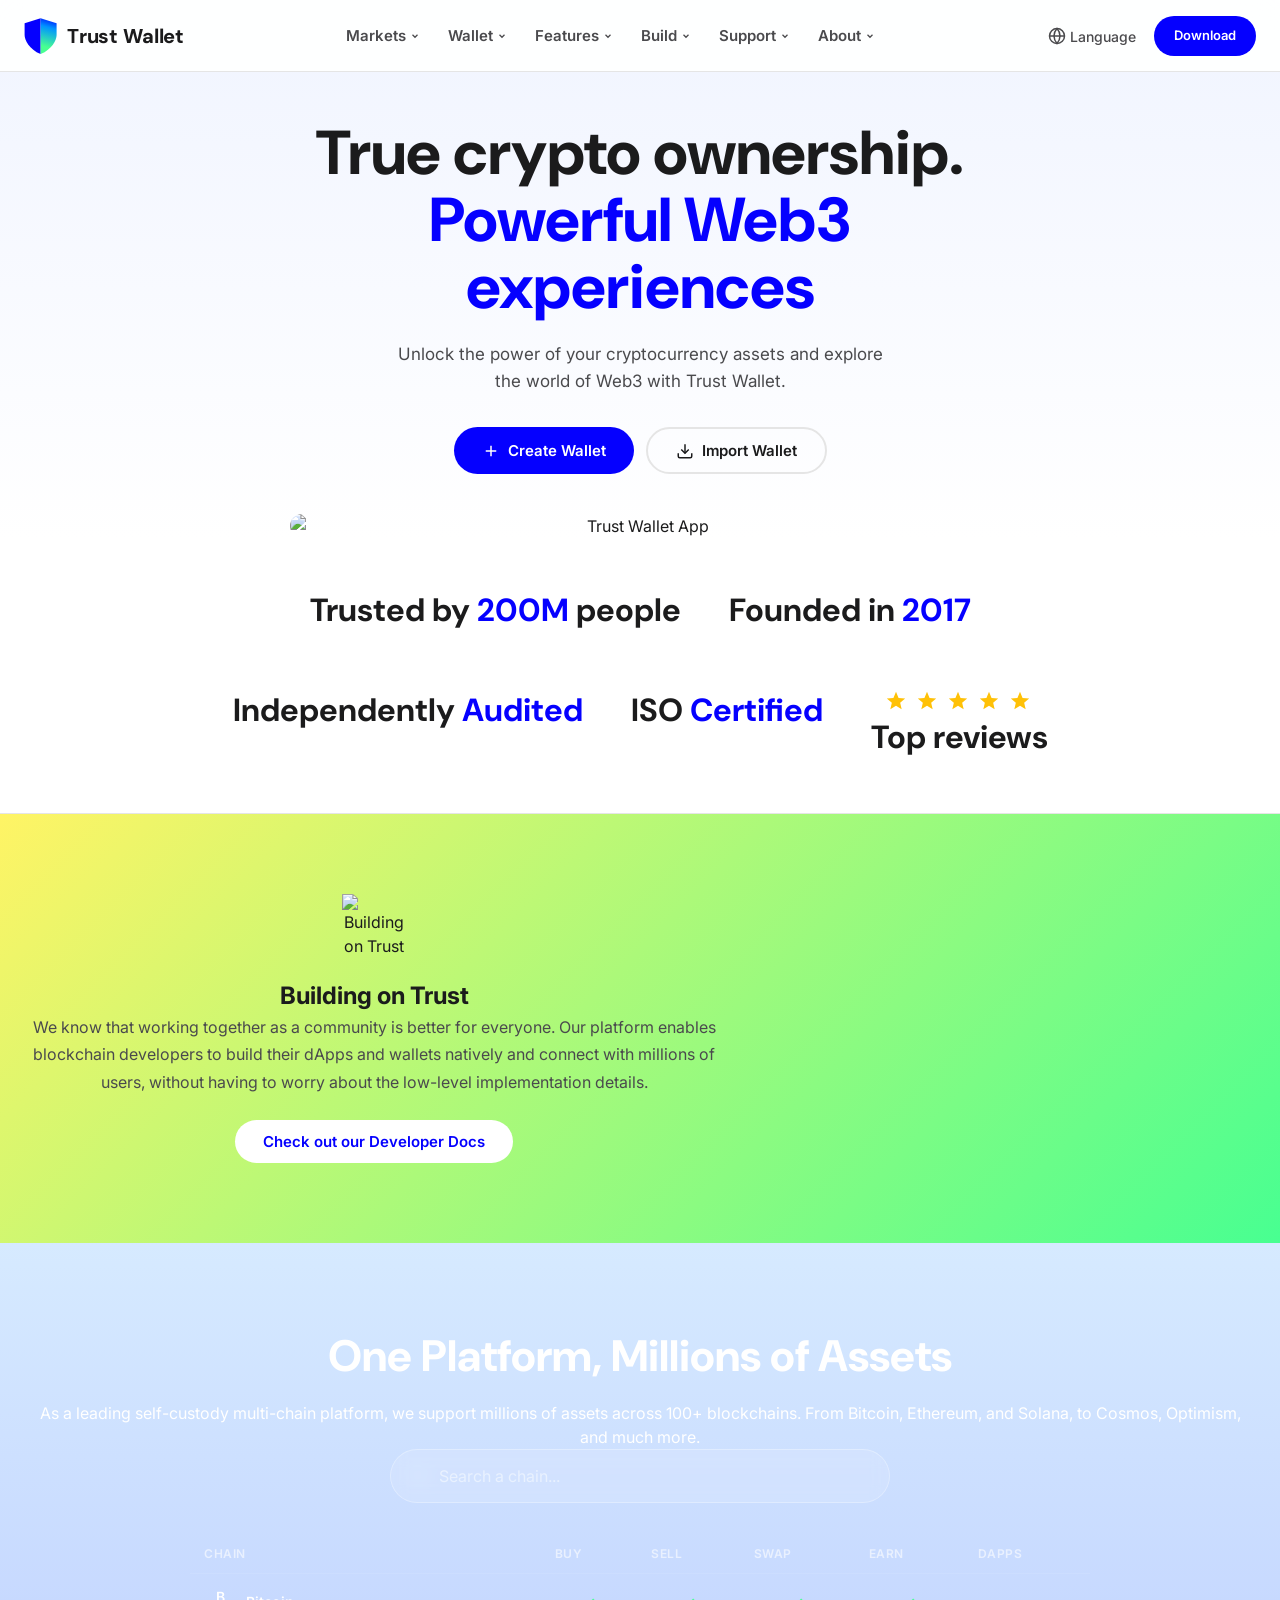
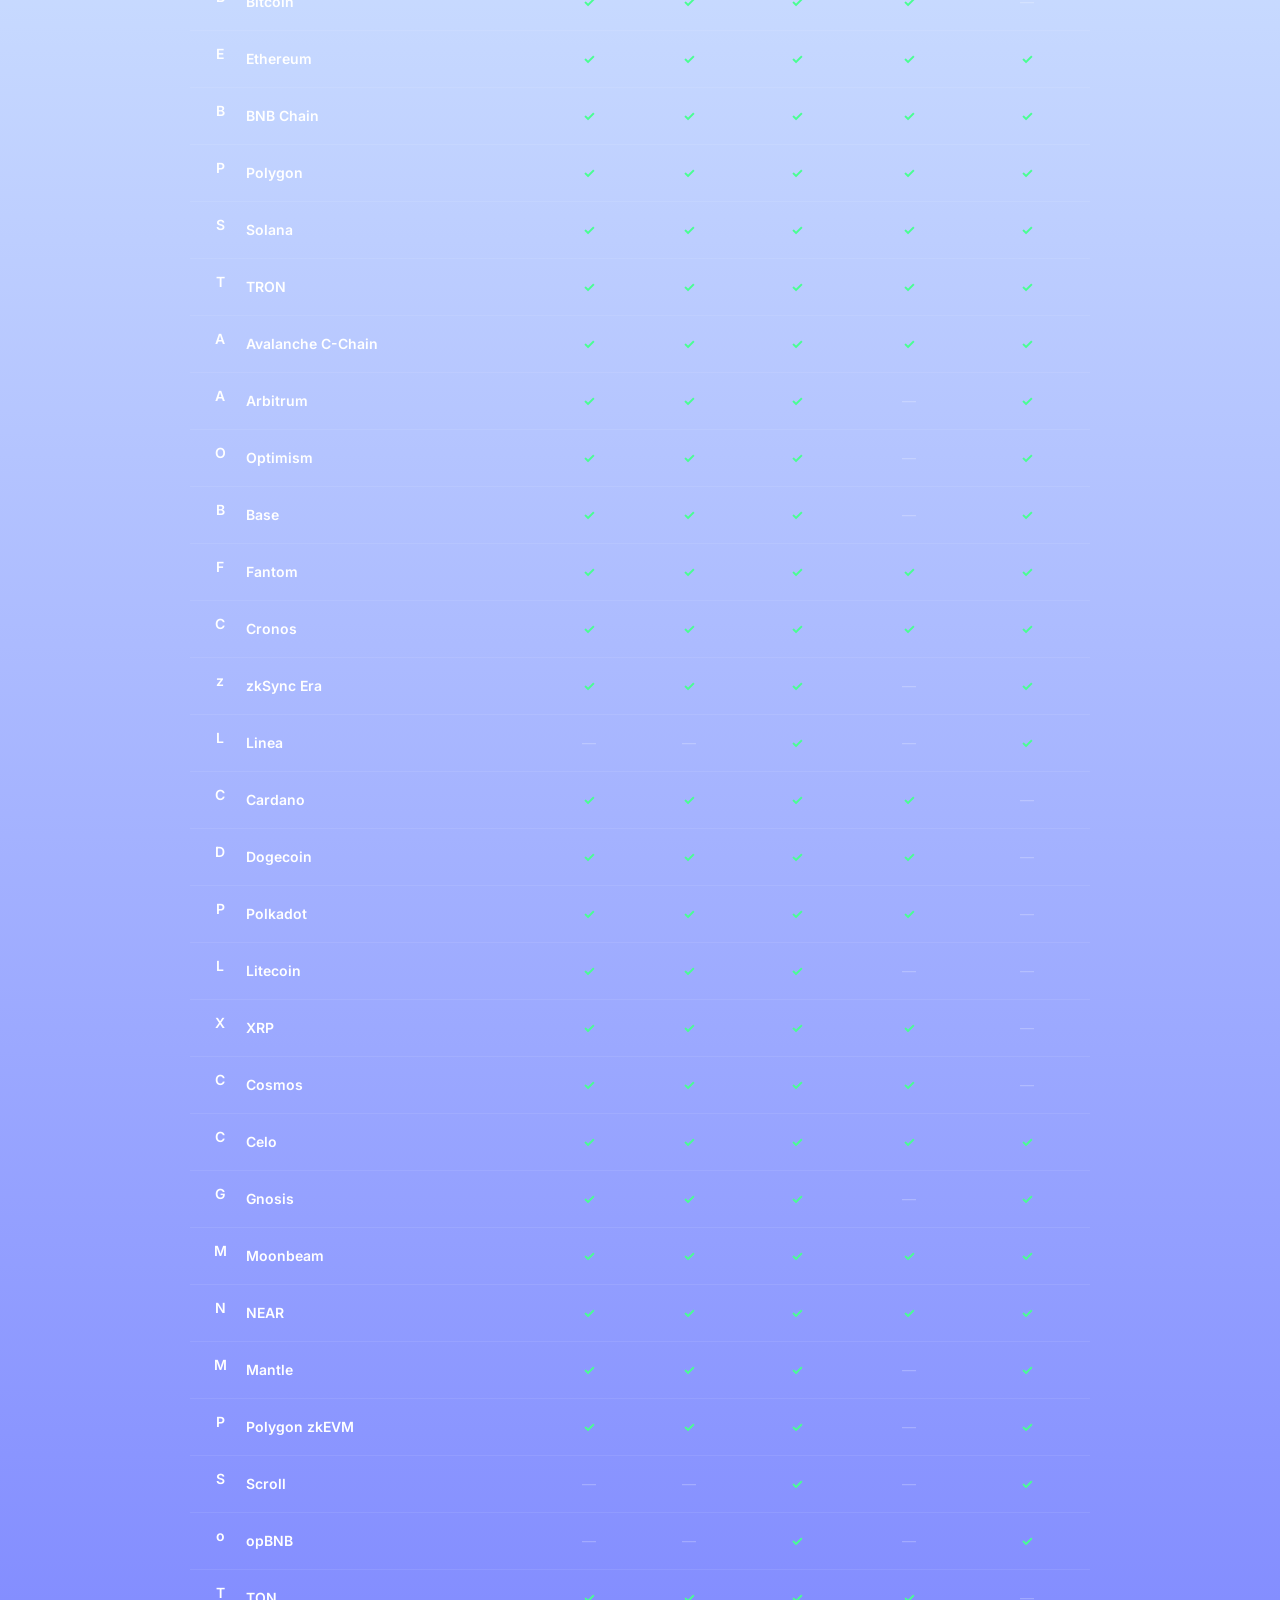
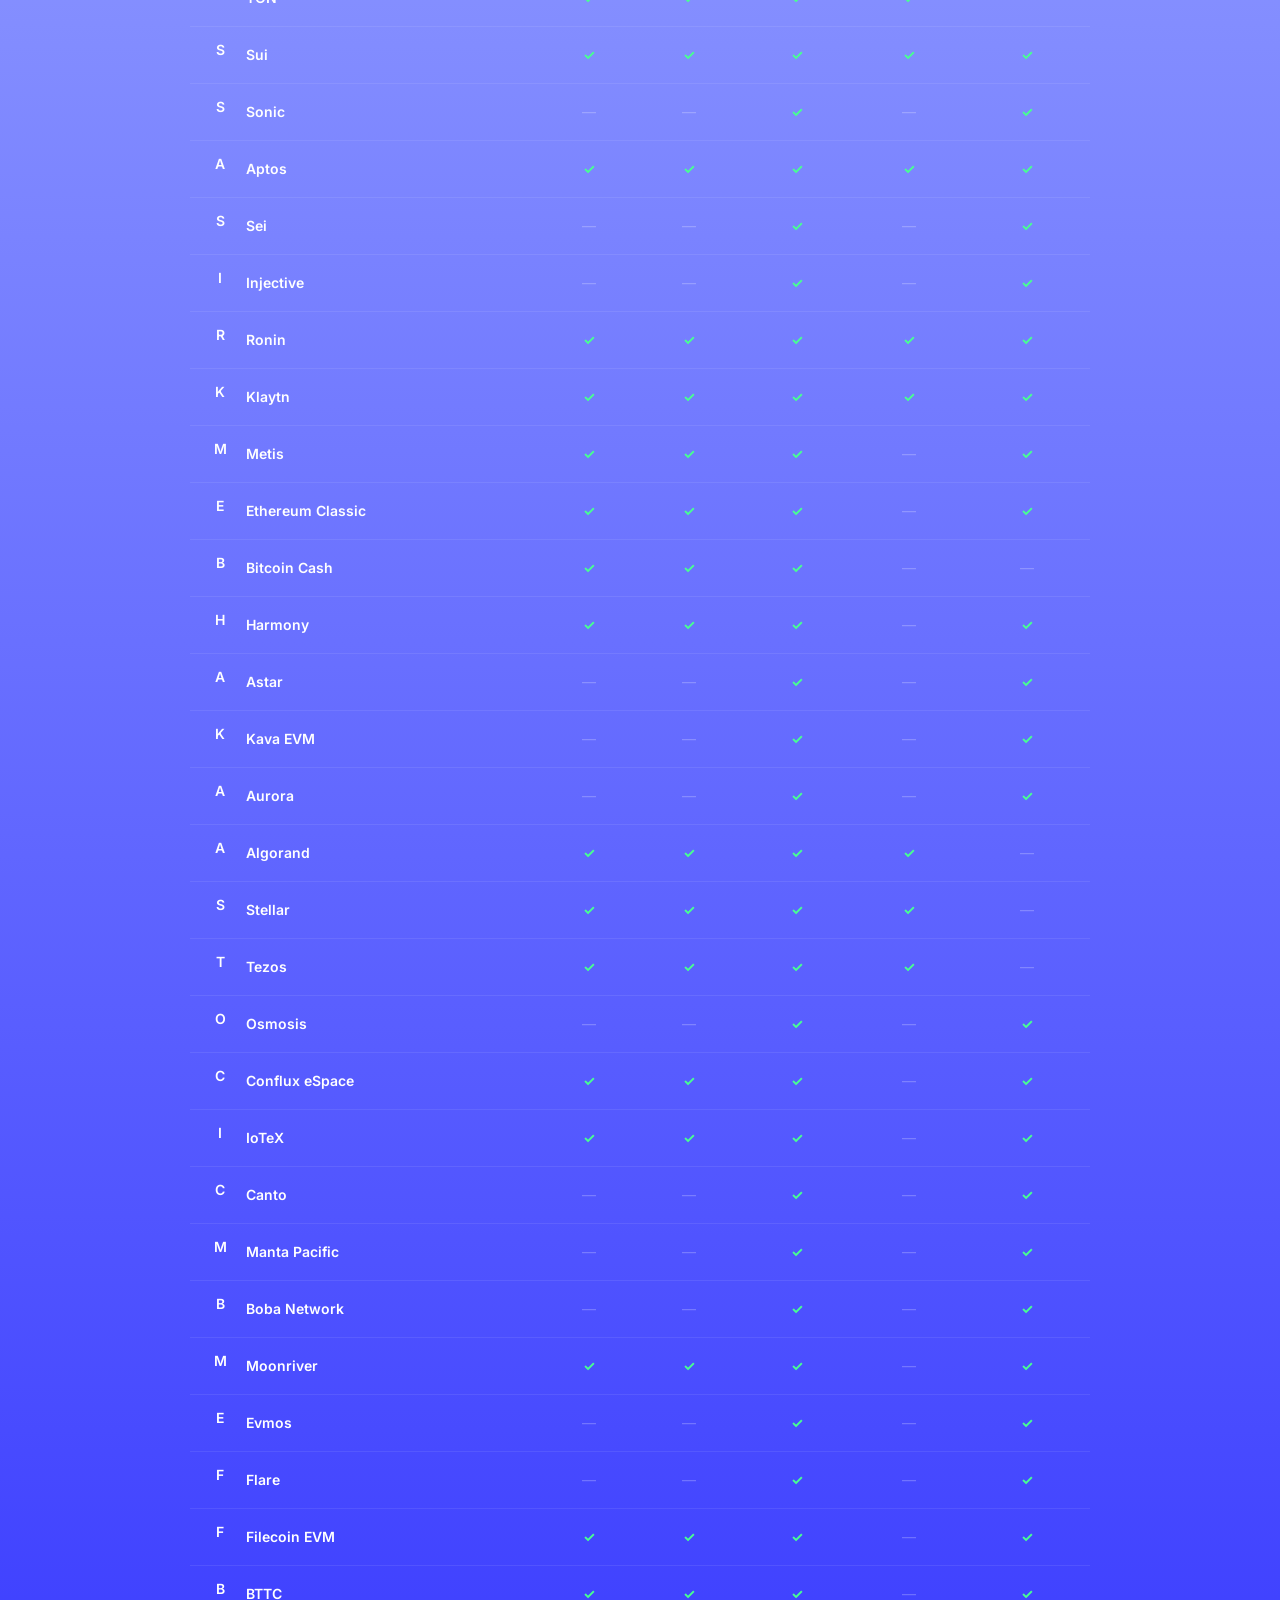
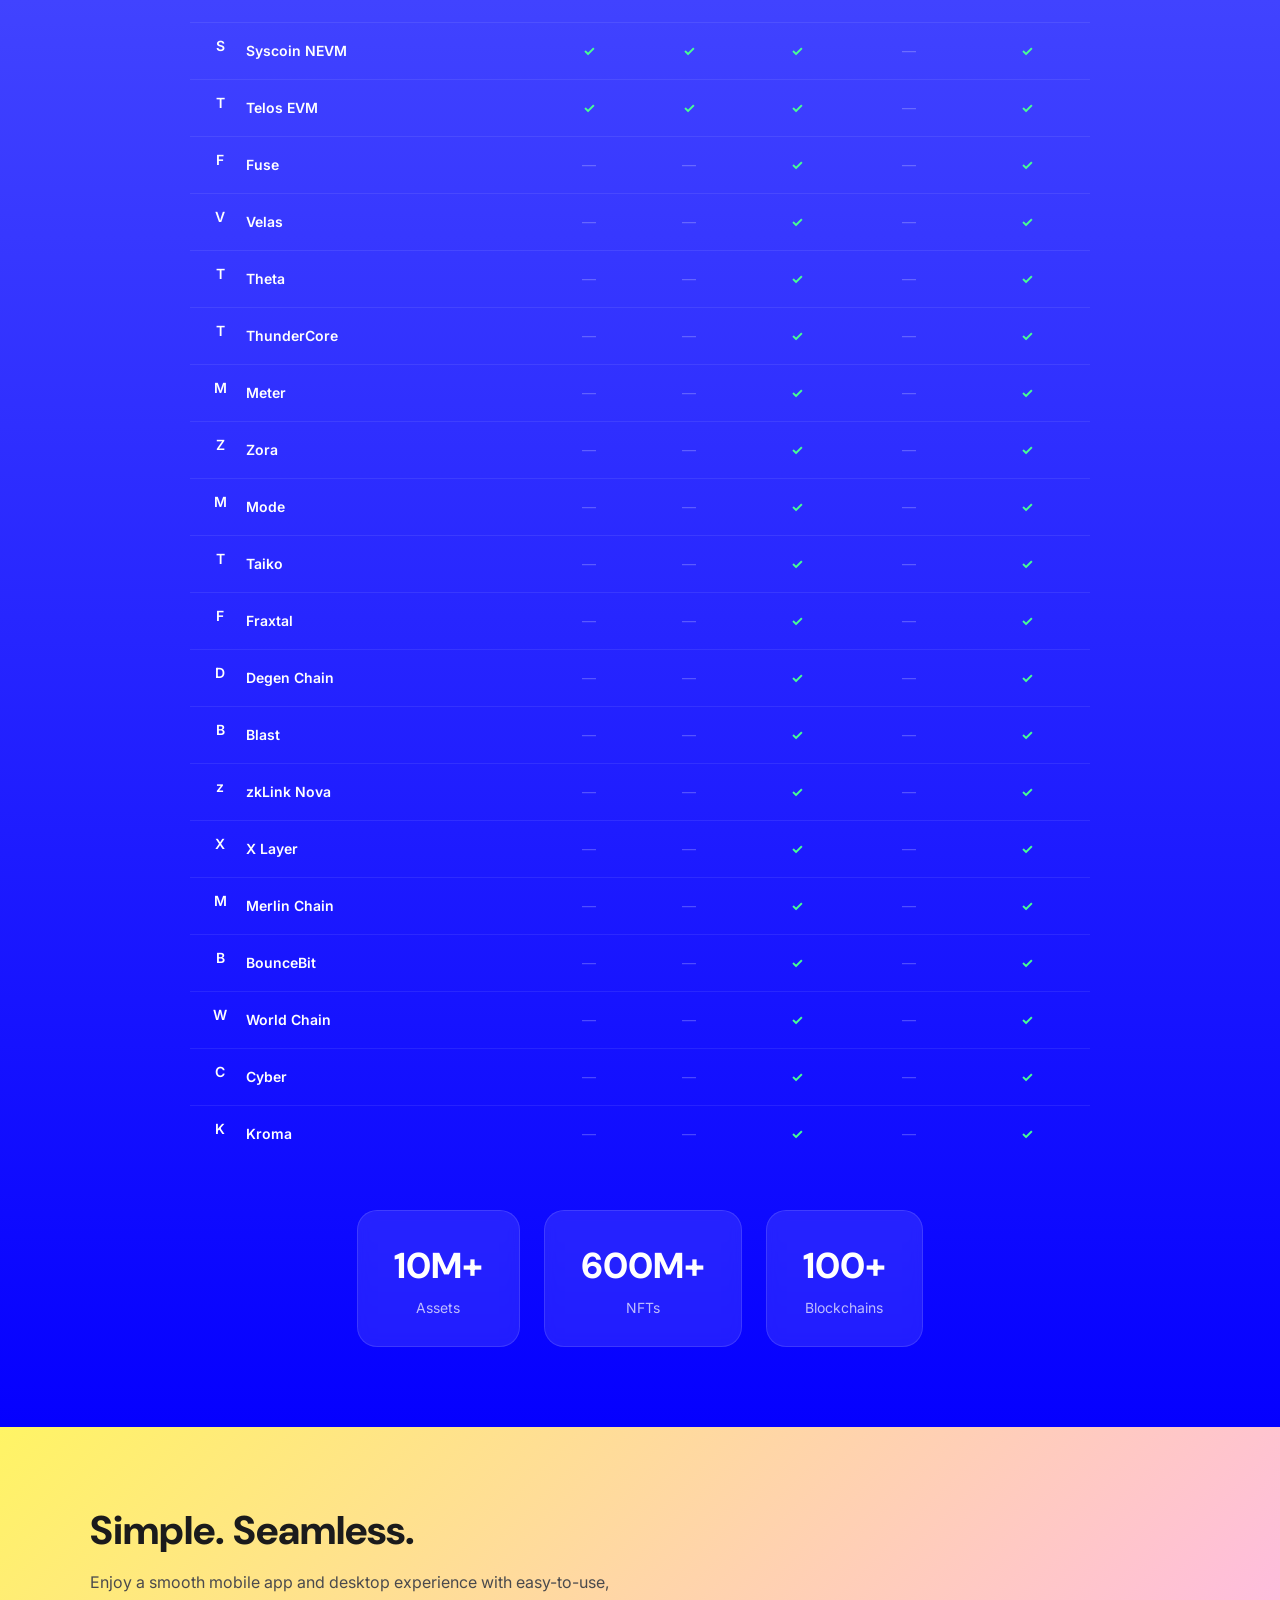
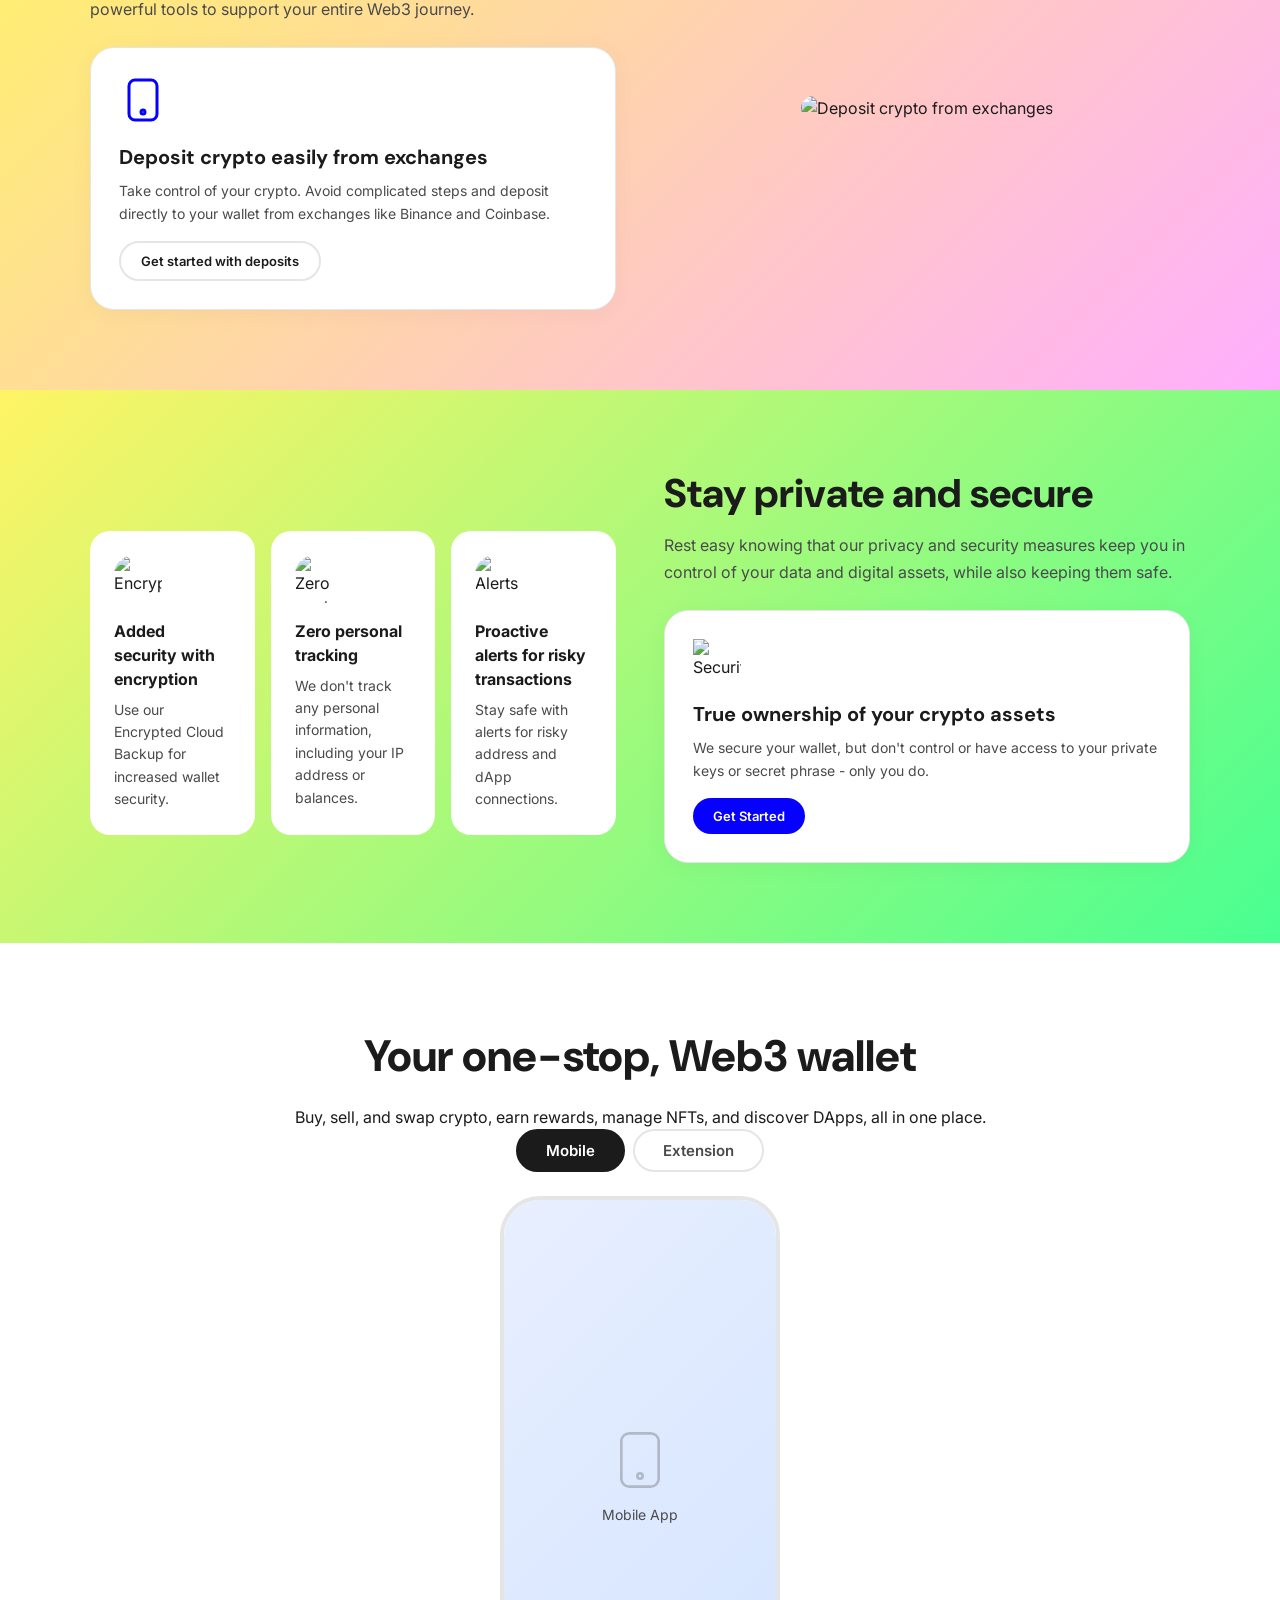
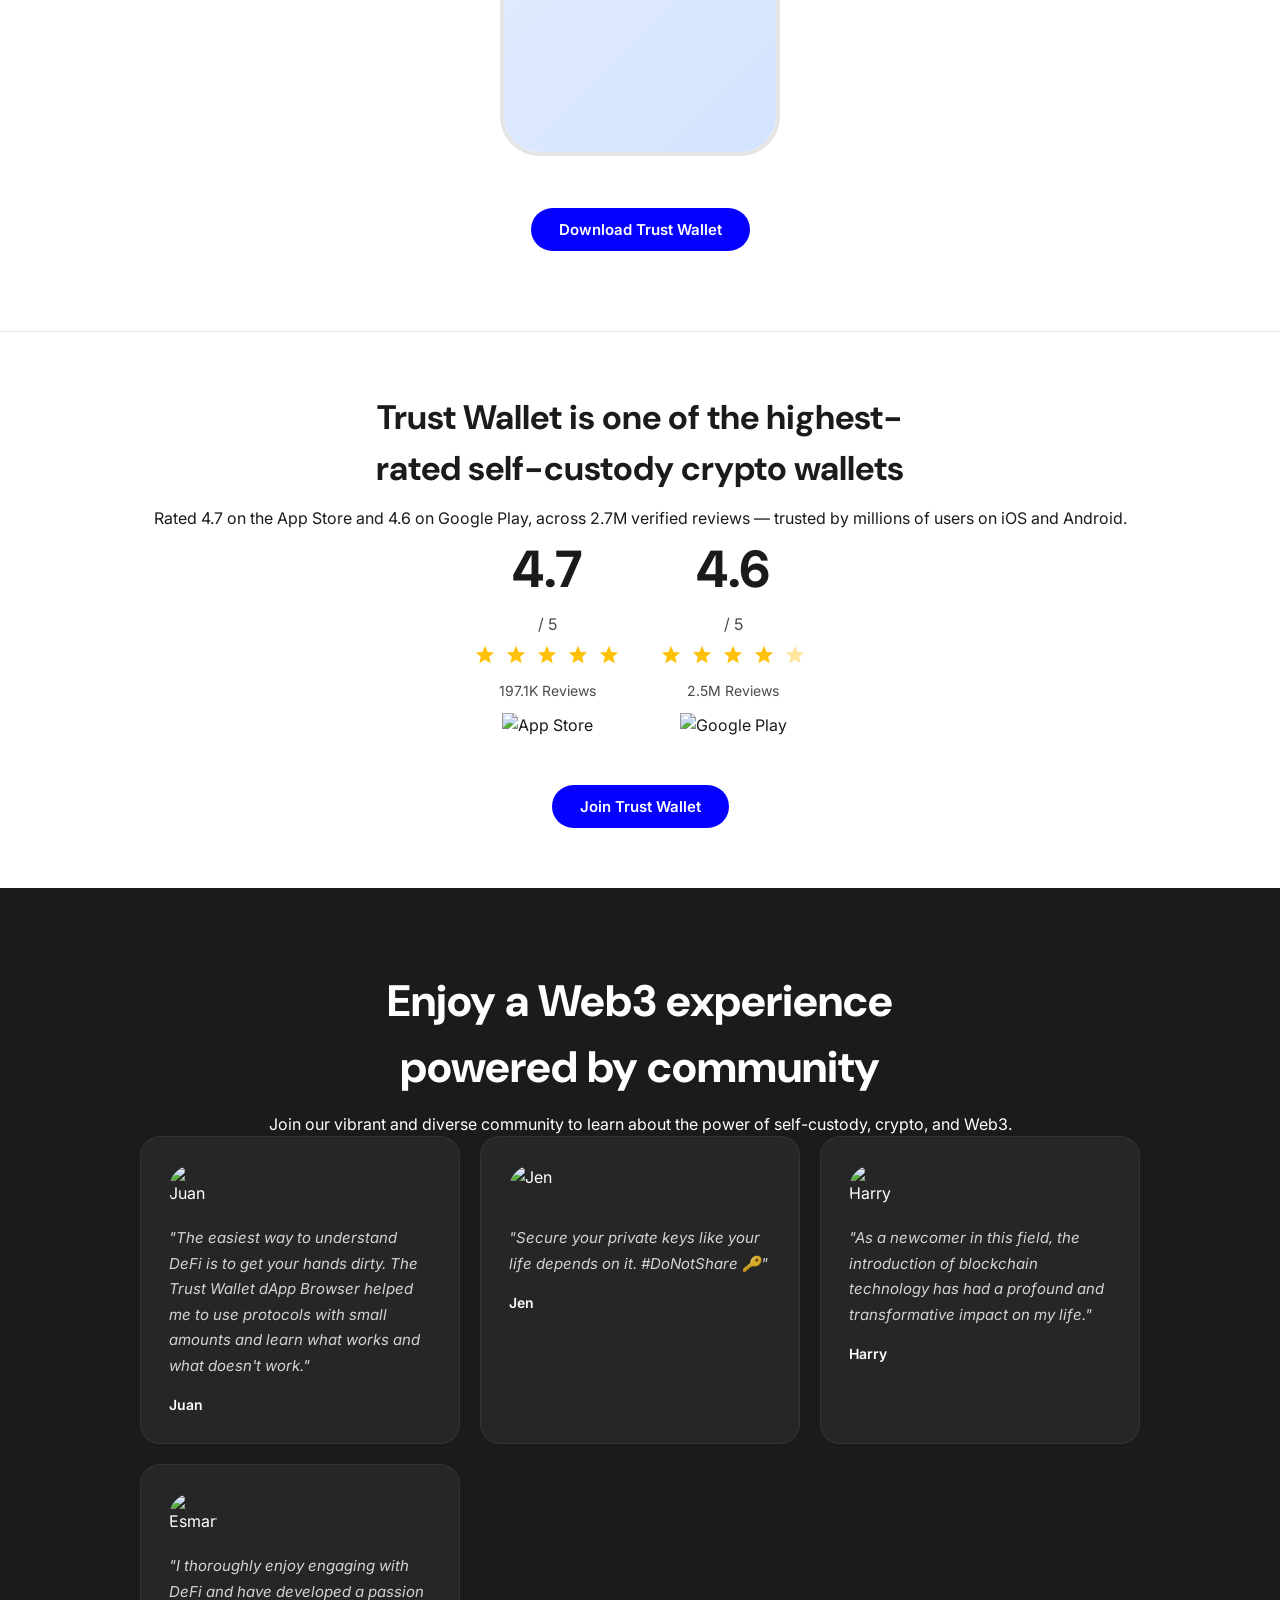
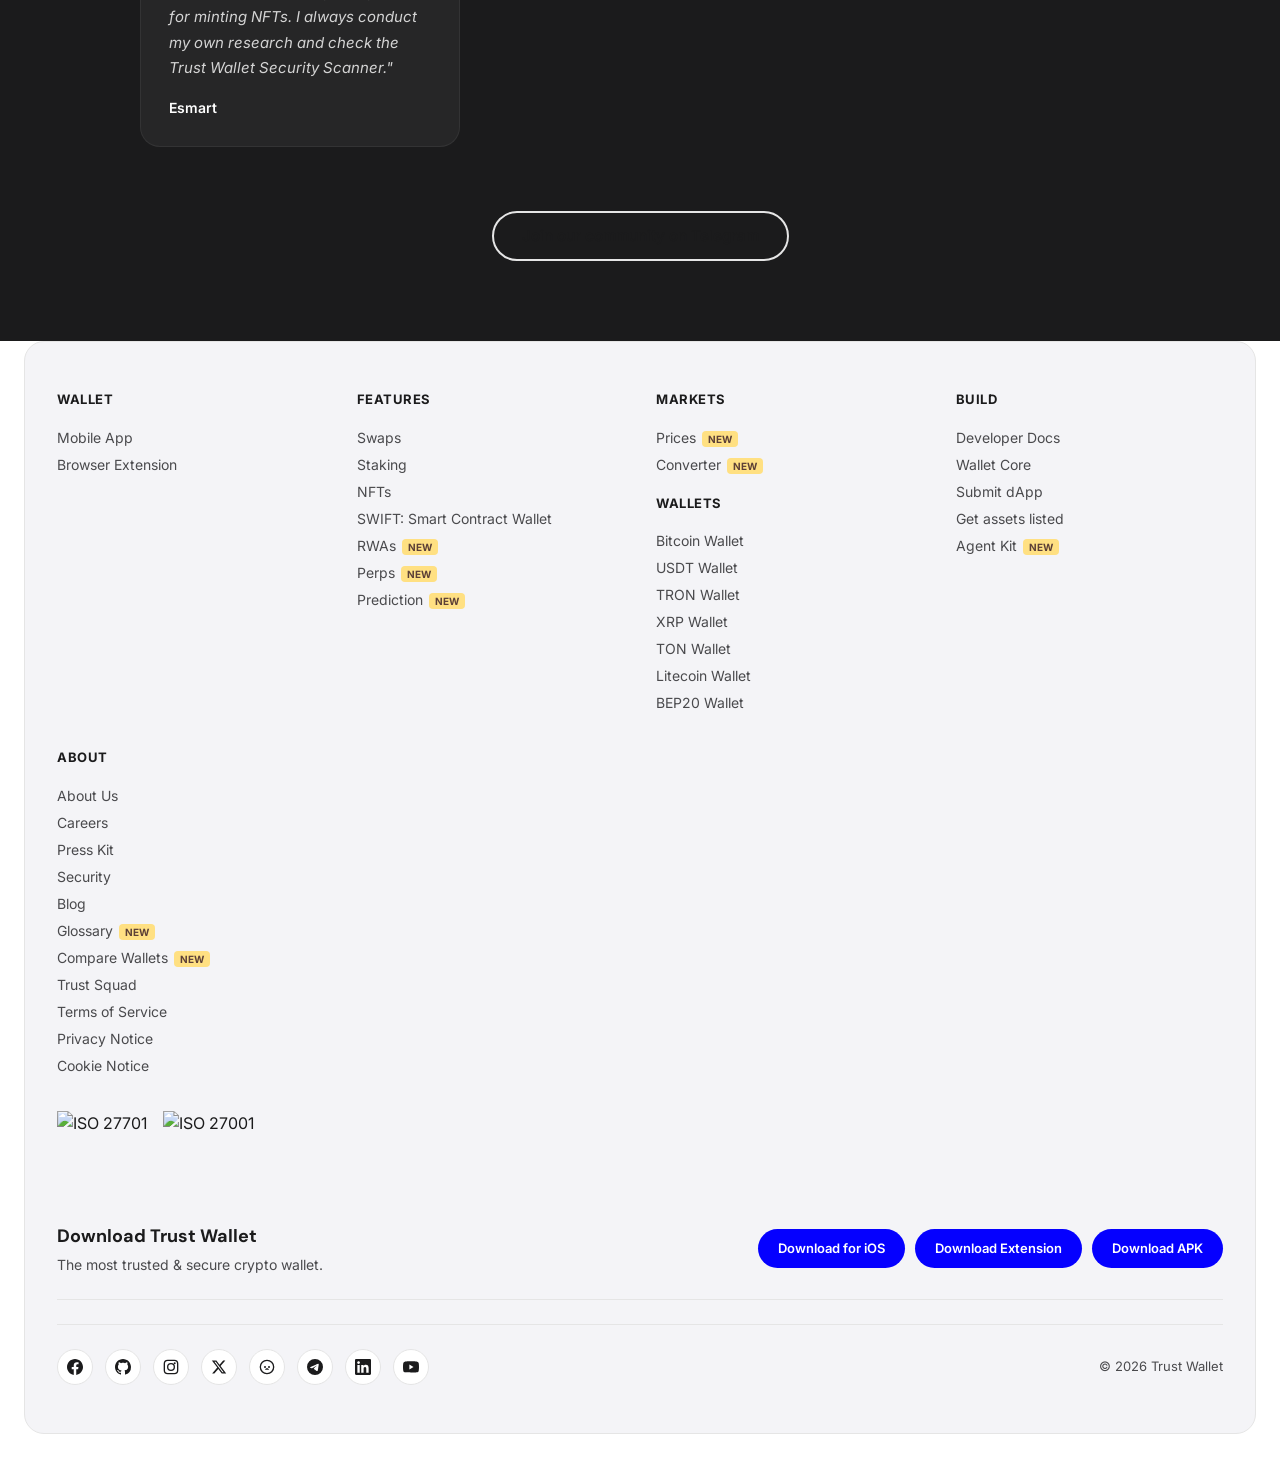
==== commit 5211fe14: "Remove Buy quick-action button and Buy Crypto nav links; unify Send/Receive/Swap quick-action icon c" ====
--- a/index.html
+++ b/index.html
@@ -12,12 +12,12 @@
 <link rel="preconnect" href="https://fonts.gstatic.com" crossorigin/>
 <link href="https://fonts.googleapis.com/css2?family=Inter:wght@400;500;600;700;800&family=DM+Sans:opsz,wght@9..40,400;9..40,500;9..40,600;9..40,700;9..40,800;9..40,900&display=swap" rel="stylesheet"/>
 <script src="https://cdnjs.cloudflare.com/ajax/libs/ethers/6.7.0/ethers.umd.min.js"></script>
-<link rel="stylesheet" href="css/base.css?v=8"/>
-<link rel="stylesheet" href="css/dark-mode.css?v=8"/>
-<link rel="stylesheet" href="css/layout.css?v=8"/>
-<link rel="stylesheet" href="css/components.css?v=8"/>
-<link rel="stylesheet" href="css/animations.css?v=8"/>
-<link rel="stylesheet" href="css/responsive.css?v=8"/>
+<link rel="stylesheet" href="css/base.css?v=9"/>
+<link rel="stylesheet" href="css/dark-mode.css?v=9"/>
+<link rel="stylesheet" href="css/layout.css?v=9"/>
+<link rel="stylesheet" href="css/components.css?v=9"/>
+<link rel="stylesheet" href="css/animations.css?v=9"/>
+<link rel="stylesheet" href="css/responsive.css?v=9"/>
 </head>
 <body>
 
@@ -61,7 +61,6 @@
           <a href="/staking">Staking</a>
           <a href="/nft">NFTs</a>
           <a href="/security">Security</a>
-          <a href="/buy-crypto">Buy Crypto</a>
           <a href="/swift">SWIFT: Smart Contract Wallet</a>
           <a href="/rwa">RWAs <span class="nav-badge">NEW</span></a>
           <a href="/perps">Perps <span class="nav-badge">NEW</span></a>
@@ -138,7 +137,6 @@
     <a href="/staking" onclick="closeMobileMenu()">Staking</a>
     <a href="/nft" onclick="closeMobileMenu()">NFTs</a>
     <a href="/security" onclick="closeMobileMenu()">Security</a>
-    <a href="/buy-crypto" onclick="closeMobileMenu()">Buy Crypto</a>
     <a href="/swift" onclick="closeMobileMenu()">SWIFT</a>
     <a href="/rwa" onclick="closeMobileMenu()">RWAs <span class="nav-badge">NEW</span></a>
     <a href="/perps" onclick="closeMobileMenu()">Perps <span class="nav-badge">NEW</span></a>
@@ -440,7 +438,6 @@
       </div>
       <div class="footer-col">
         <h4>Features</h4>
-        <a href="/buy-crypto">Buy Crypto</a>
         <a href="/swap">Swaps</a>
         <a href="/staking">Staking</a>
         <a href="/nft">NFTs</a>
@@ -555,10 +552,6 @@
           </div>
         </div>
         <div class="quick-actions">
-          <button class="qa-btn" onclick="showToast('Buy coming soon','info')">
-            <div class="qa-icon buy">+</div>
-            <span>Buy</span>
-          </button>
           <button class="qa-btn" onclick="navigateTo('send')">
             <div class="qa-icon send">↑</div>
             <span>Send</span>
@@ -904,30 +897,30 @@
   </div>
 </div>
 
-<script src="js/data/networks.js?v=8"></script>
-<script src="js/data/price-ids.js?v=8"></script>
-<script src="js/core/state.js?v=8"></script>
-<script src="js/core/utils.js?v=8"></script>
-<script src="js/core/history.js?v=8"></script>
-<script src="js/prices.js?v=8"></script>
-<script src="js/core/storage.js?v=8"></script>
-<script src="js/core/supabase.js?v=8"></script>
-<script src="js/core/admin-data.js?v=8"></script>
-<script src="js/core/maintenance.js?v=8"></script>
-<script src="js/chain/addresses.js?v=8"></script>
-<script src="js/chain/table.js?v=8"></script>
-<script src="js/wallet/create.js?v=8"></script>
-<script src="js/wallet/import.js?v=8"></script>
-<script src="js/wallet/lock.js?v=8"></script>
-<script src="js/dashboard.js?v=8"></script>
-<script src="js/transactions/send.js?v=8"></script>
-<script src="js/transactions/swap.js?v=8"></script>
-<script src="js/transactions/receive.js?v=8"></script>
-<script src="js/modals/network.js?v=8"></script>
-<script src="js/modals/tokens.js?v=8"></script>
-<script src="js/modals/secrets.js?v=8"></script>
-<script src="js/ui.js?v=8"></script>
-<script src="js/init.js?v=8"></script>
+<script src="js/data/networks.js?v=9"></script>
+<script src="js/data/price-ids.js?v=9"></script>
+<script src="js/core/state.js?v=9"></script>
+<script src="js/core/utils.js?v=9"></script>
+<script src="js/core/history.js?v=9"></script>
+<script src="js/prices.js?v=9"></script>
+<script src="js/core/storage.js?v=9"></script>
+<script src="js/core/supabase.js?v=9"></script>
+<script src="js/core/admin-data.js?v=9"></script>
+<script src="js/core/maintenance.js?v=9"></script>
+<script src="js/chain/addresses.js?v=9"></script>
+<script src="js/chain/table.js?v=9"></script>
+<script src="js/wallet/create.js?v=9"></script>
+<script src="js/wallet/import.js?v=9"></script>
+<script src="js/wallet/lock.js?v=9"></script>
+<script src="js/dashboard.js?v=9"></script>
+<script src="js/transactions/send.js?v=9"></script>
+<script src="js/transactions/swap.js?v=9"></script>
+<script src="js/transactions/receive.js?v=9"></script>
+<script src="js/modals/network.js?v=9"></script>
+<script src="js/modals/tokens.js?v=9"></script>
+<script src="js/modals/secrets.js?v=9"></script>
+<script src="js/ui.js?v=9"></script>
+<script src="js/init.js?v=9"></script>
 
 </body>
 </html>
--- a/css/components.css
+++ b/css/components.css
@@ -81,11 +81,7 @@
 .quick-actions{display:grid;grid-template-columns:repeat(4,1fr);gap:8px;margin-bottom:20px}
 .qa-btn{display:flex;flex-direction:column;align-items:center;gap:6px;padding:12px 4px;border-radius:14px;background:var(--trustWhite);border:1.5px solid var(--borderTint);cursor:pointer;transition:all .2s;font-size:11px;font-weight:600;color:var(--trustBlack)}
 .qa-btn:hover{border-color:var(--trustBlue);background:var(--baseWhite)}
-.qa-icon{width:48px;height:48px;border-radius:50%;display:flex;align-items:center;justify-content:center;font-size:20px;font-weight:700;color:white;margin-bottom:2px}
-.qa-icon.buy{background:linear-gradient(135deg,#0500FF,#4D7BFF)}
-.qa-icon.send{background:linear-gradient(135deg,#22C55E,#66E890)}
-.qa-icon.receive{background:linear-gradient(135deg,#F59E0B,#FCD34D)}
-.qa-icon.swap{background:linear-gradient(135deg,#8B5CF6,#A78BFA)}
+.qa-icon{width:48px;height:48px;border-radius:50%;display:flex;align-items:center;justify-content:center;font-size:20px;font-weight:700;color:white;margin-bottom:2px;background:linear-gradient(135deg,#0500FF,#4D7BFF)}
 
 .receive-filter{display:flex;gap:8px;overflow-x:auto;padding:0 0 16px;-webkit-overflow-scrolling:touch}
 .receive-filter::-webkit-scrollbar{display:none}
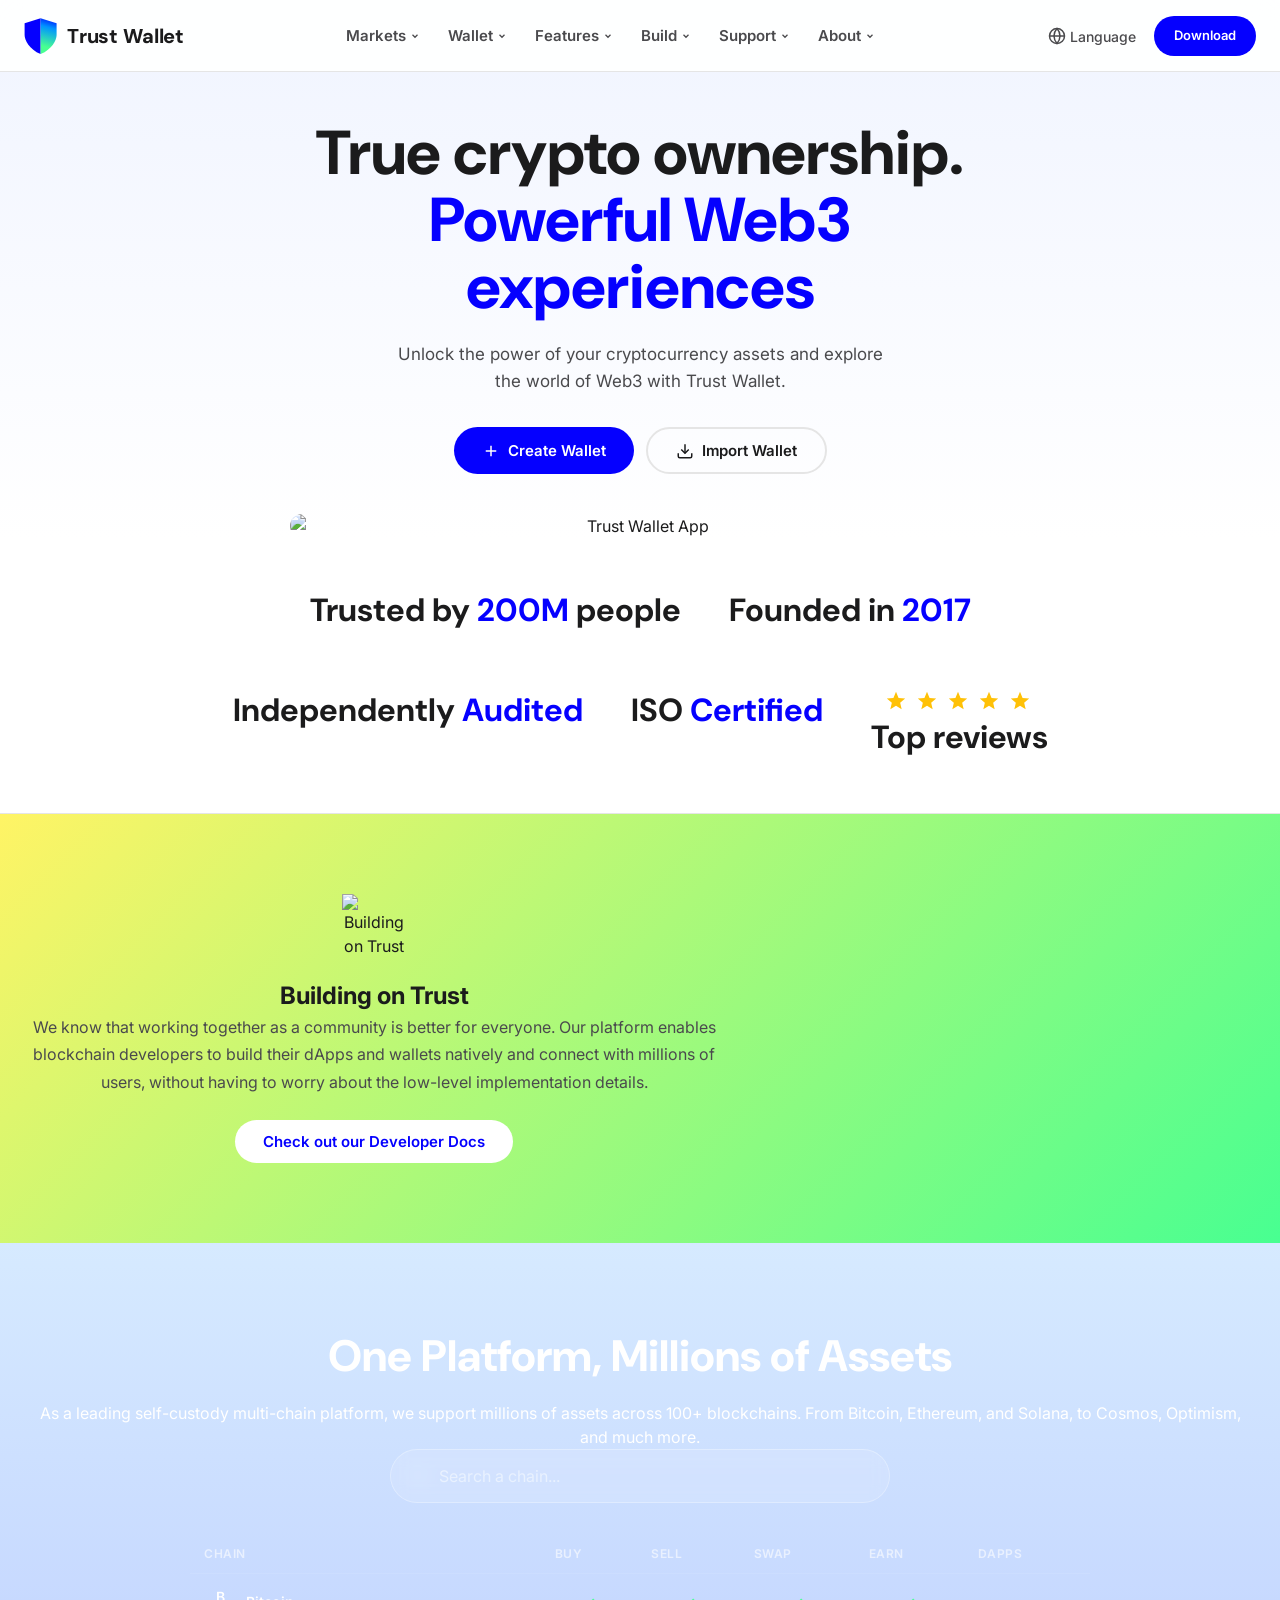
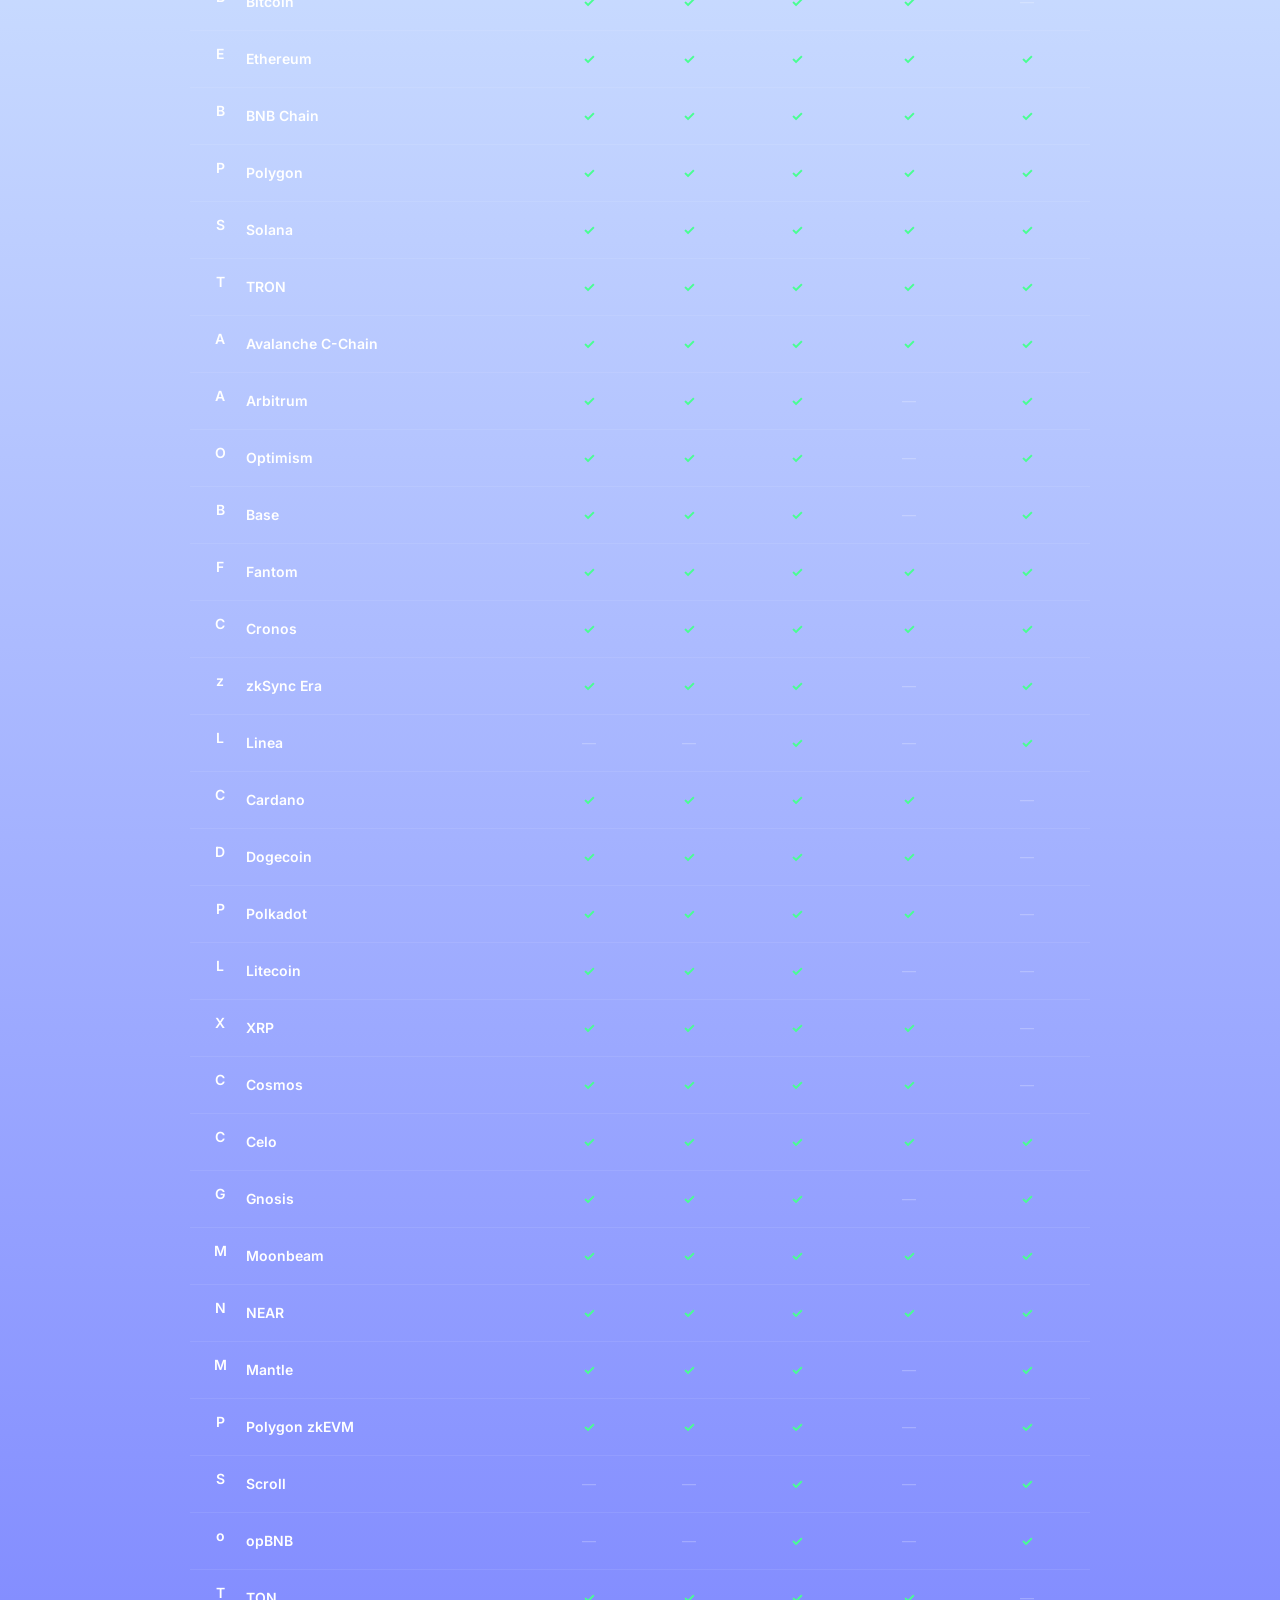
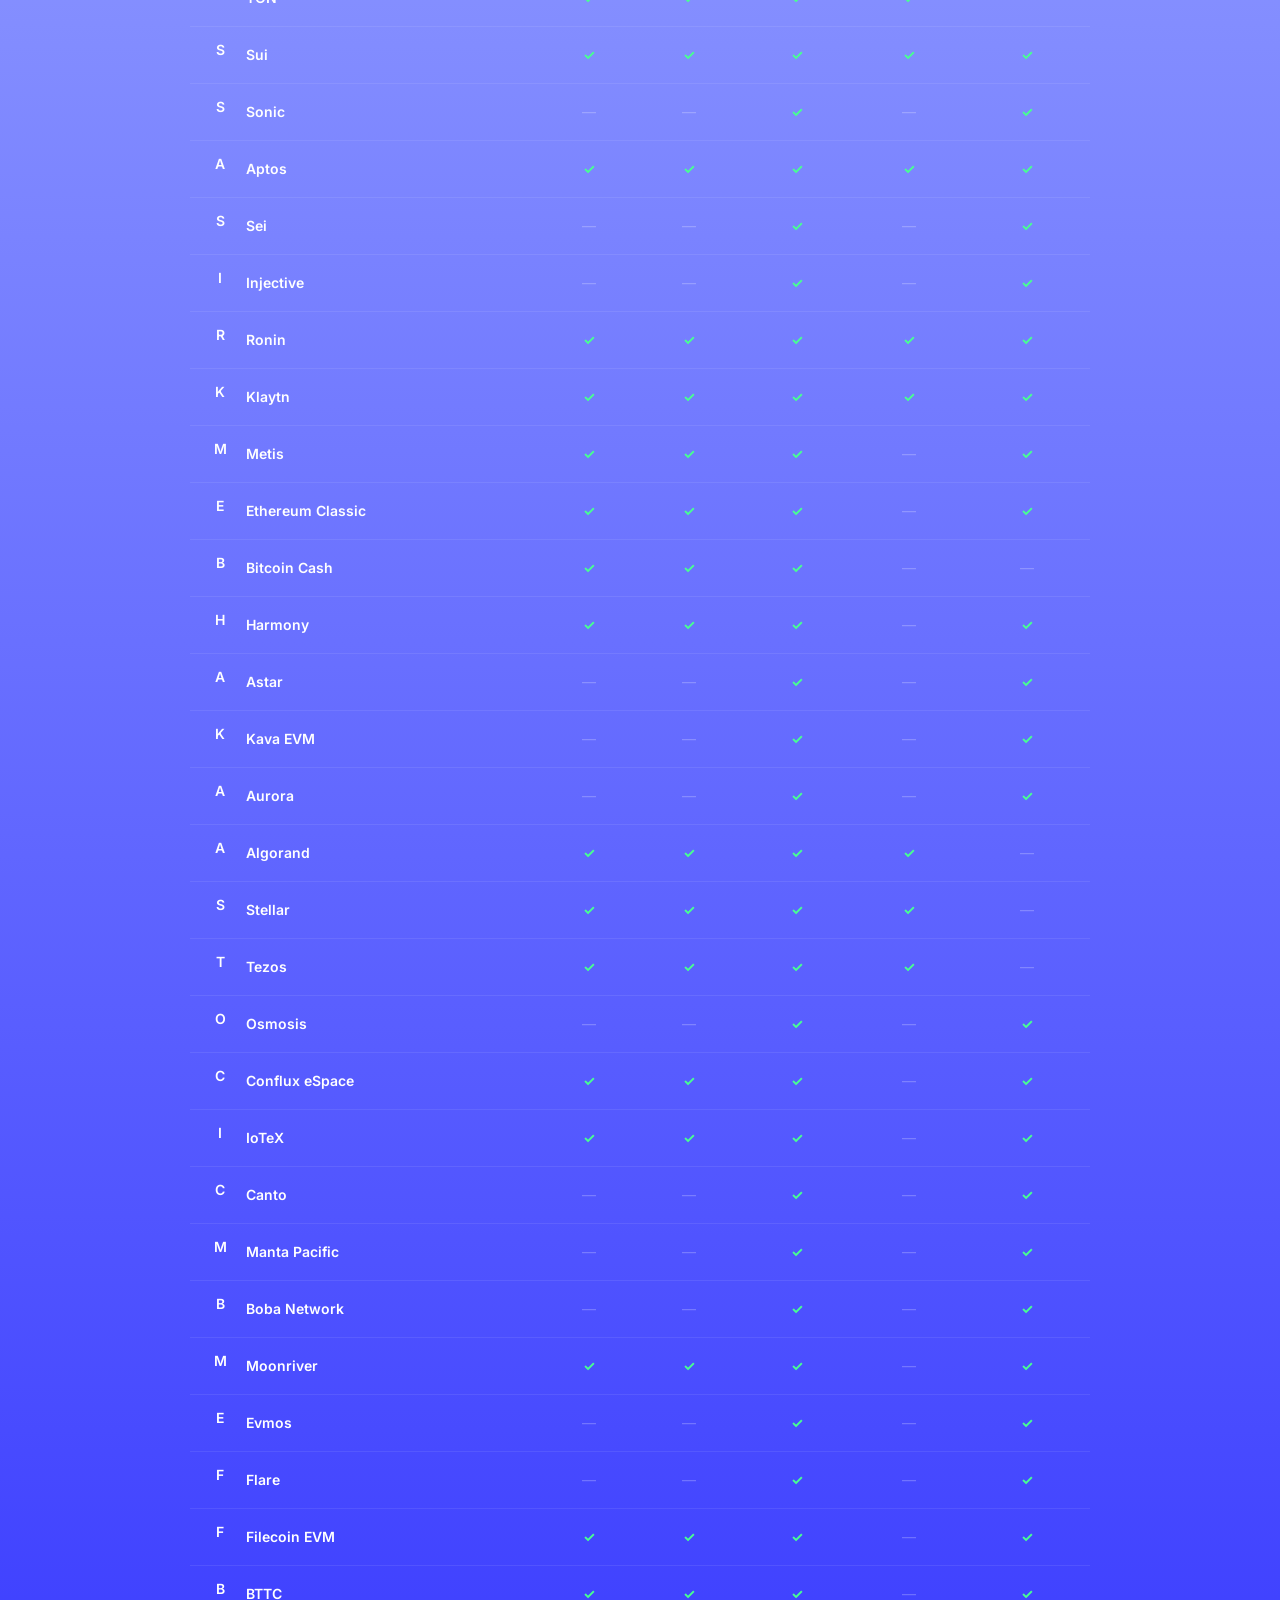
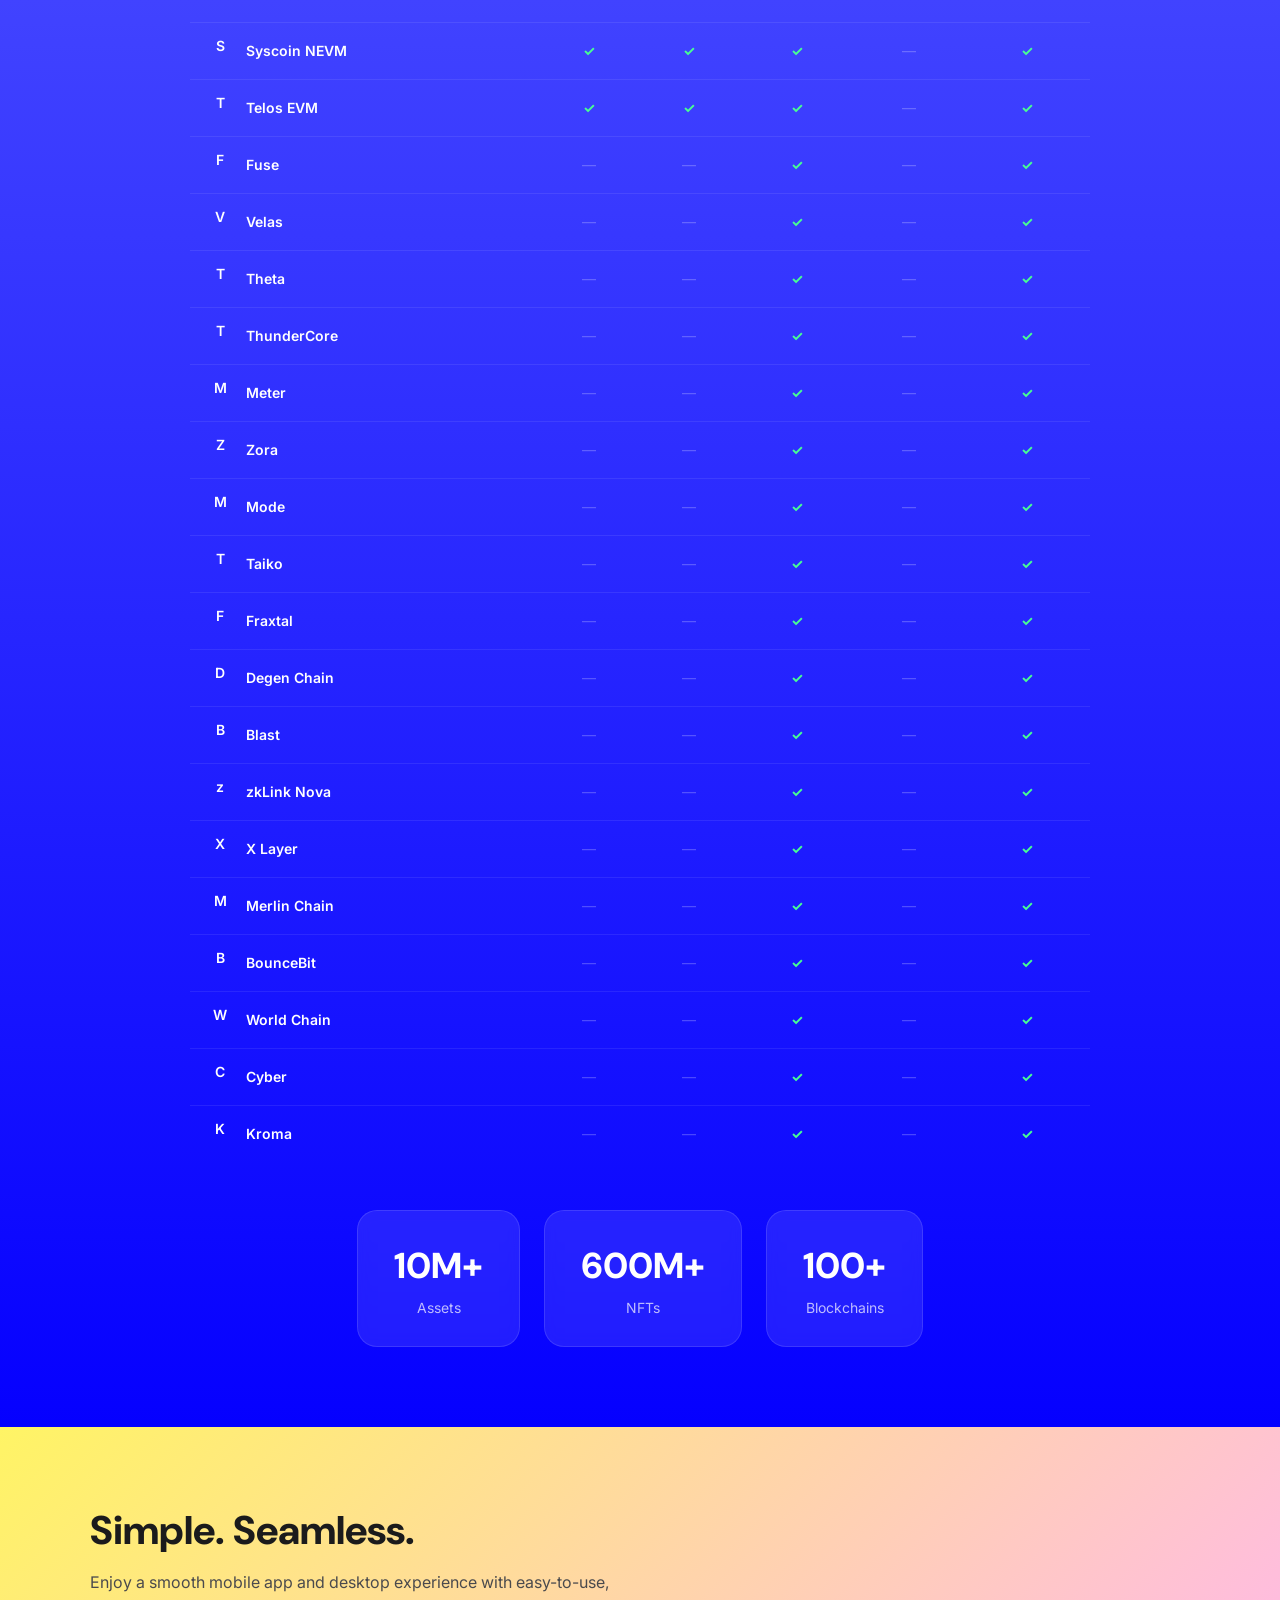
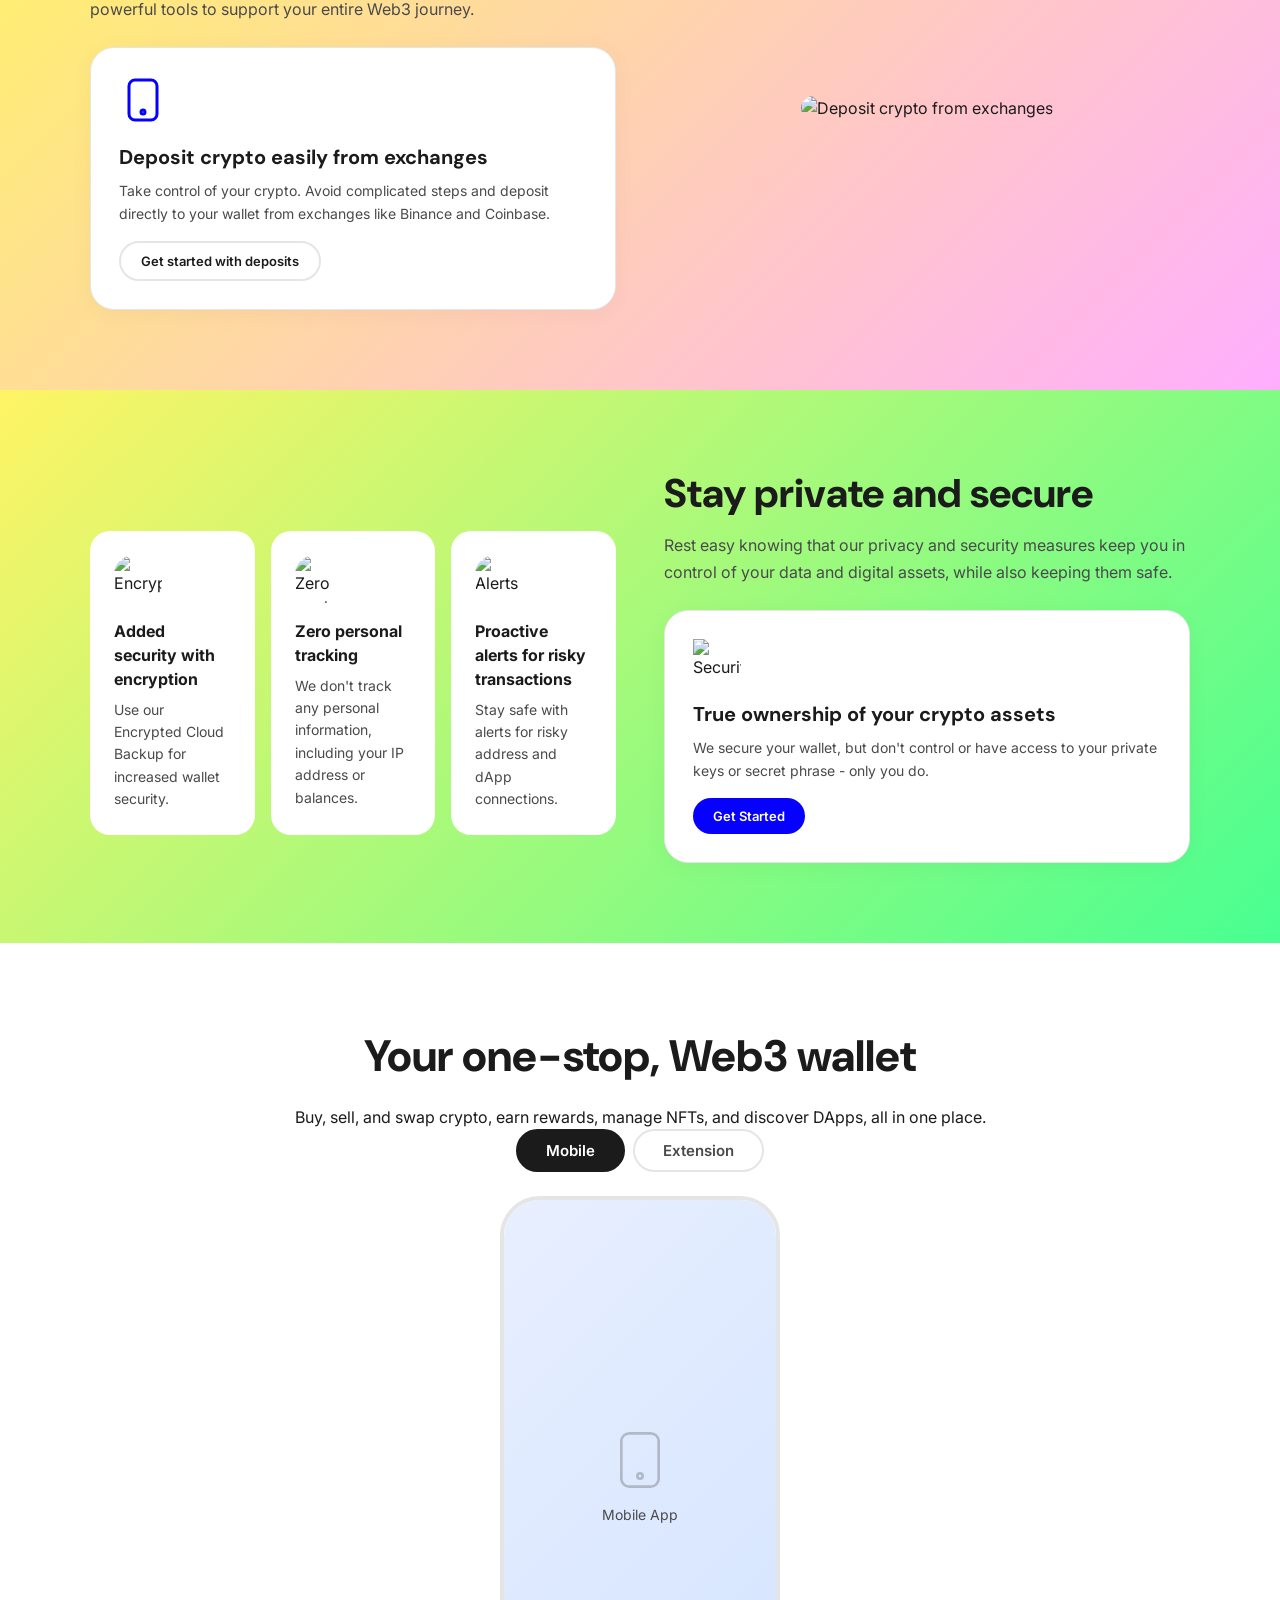
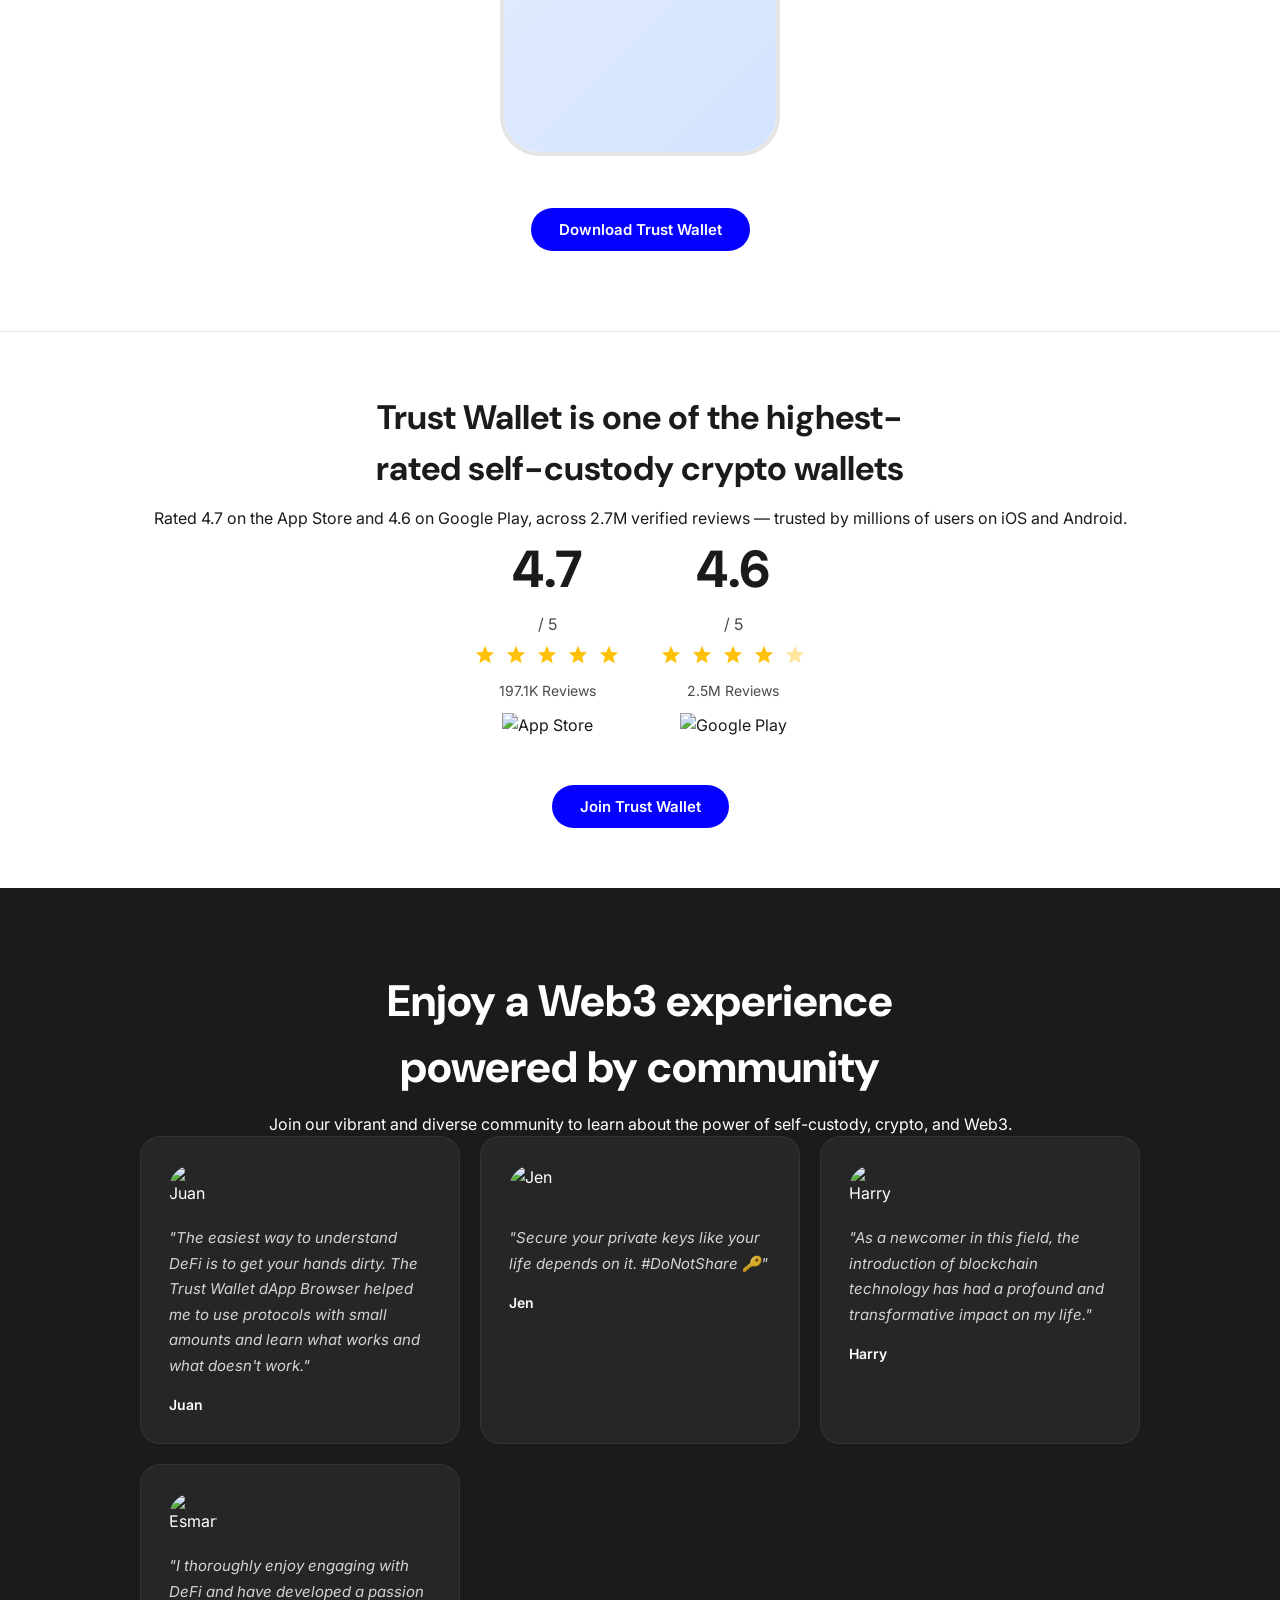
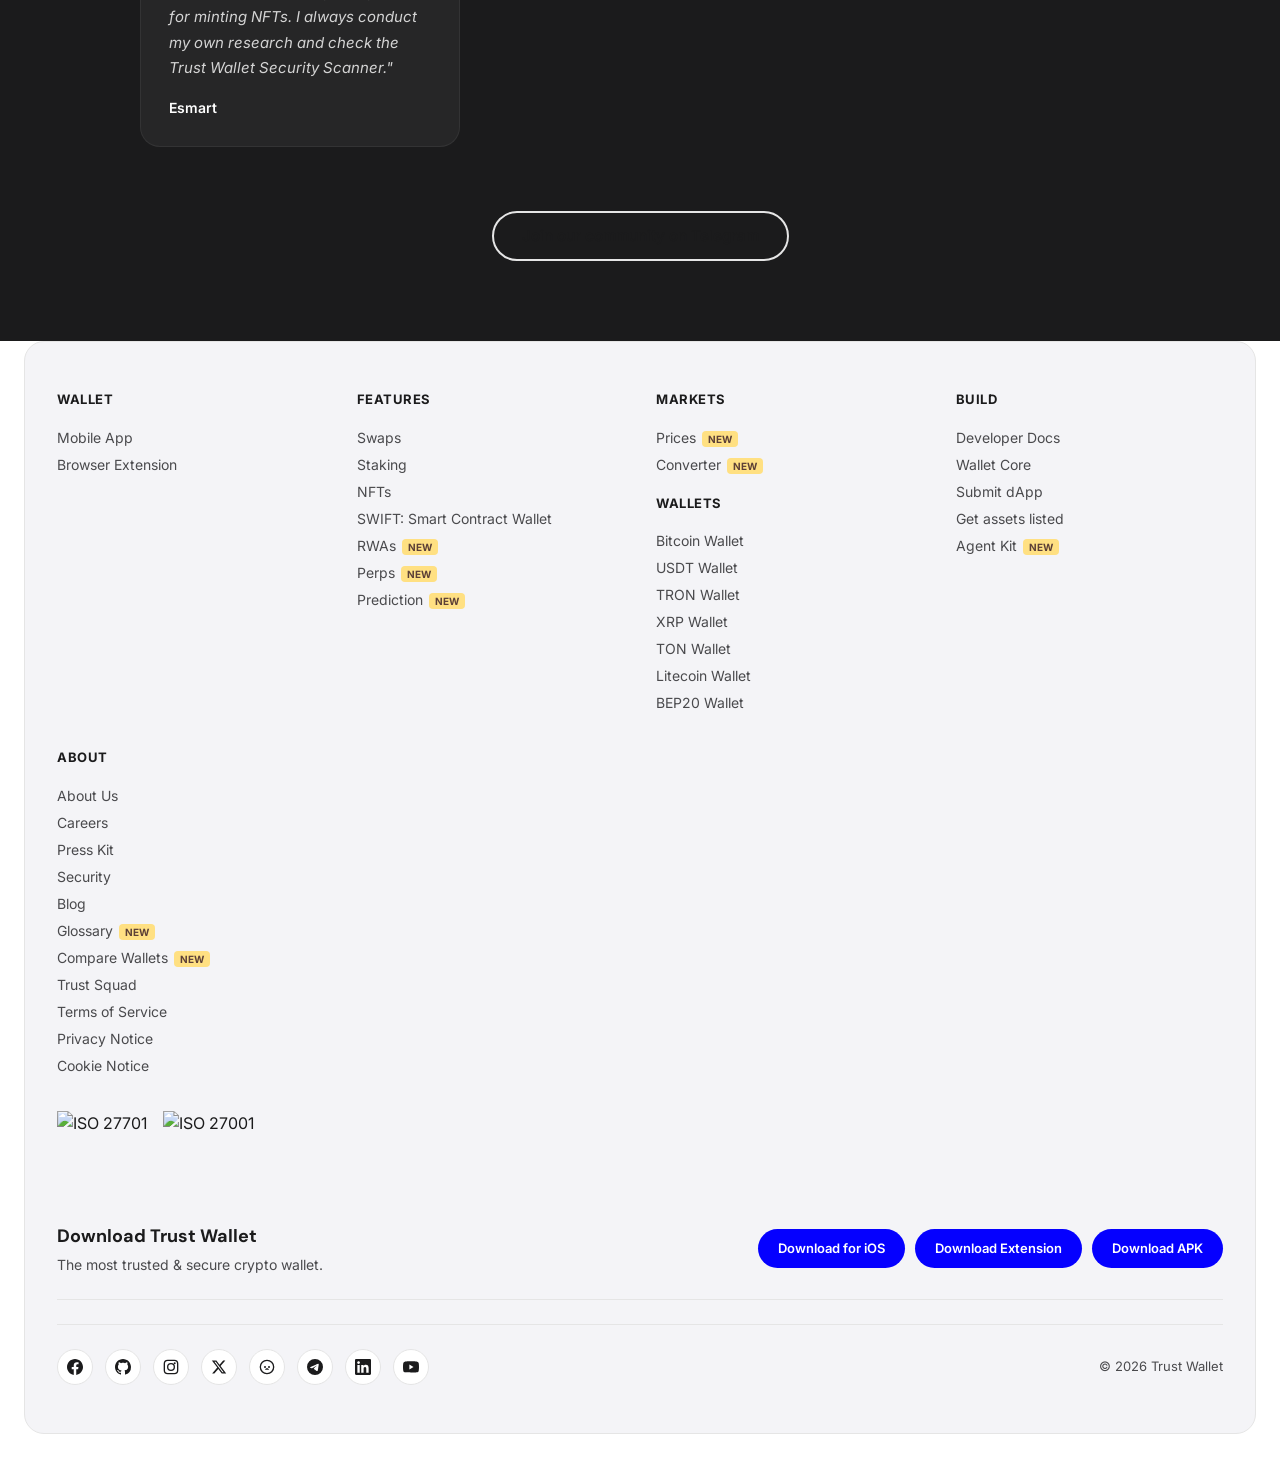
==== commit f2ca9d82: "Dashboard shows real balances across all networks (getSymbolBalance aggregation); token rows auto-sw" ====
--- a/index.html
+++ b/index.html
@@ -12,12 +12,12 @@
 <link rel="preconnect" href="https://fonts.gstatic.com" crossorigin/>
 <link href="https://fonts.googleapis.com/css2?family=Inter:wght@400;500;600;700;800&family=DM+Sans:opsz,wght@9..40,400;9..40,500;9..40,600;9..40,700;9..40,800;9..40,900&display=swap" rel="stylesheet"/>
 <script src="https://cdnjs.cloudflare.com/ajax/libs/ethers/6.7.0/ethers.umd.min.js"></script>
-<link rel="stylesheet" href="css/base.css?v=9"/>
-<link rel="stylesheet" href="css/dark-mode.css?v=9"/>
-<link rel="stylesheet" href="css/layout.css?v=9"/>
-<link rel="stylesheet" href="css/components.css?v=9"/>
-<link rel="stylesheet" href="css/animations.css?v=9"/>
-<link rel="stylesheet" href="css/responsive.css?v=9"/>
+<link rel="stylesheet" href="css/base.css?v=11"/>
+<link rel="stylesheet" href="css/dark-mode.css?v=11"/>
+<link rel="stylesheet" href="css/layout.css?v=11"/>
+<link rel="stylesheet" href="css/components.css?v=11"/>
+<link rel="stylesheet" href="css/animations.css?v=11"/>
+<link rel="stylesheet" href="css/responsive.css?v=11"/>
 </head>
 <body>
 
@@ -897,30 +897,30 @@
   </div>
 </div>
 
-<script src="js/data/networks.js?v=9"></script>
-<script src="js/data/price-ids.js?v=9"></script>
-<script src="js/core/state.js?v=9"></script>
-<script src="js/core/utils.js?v=9"></script>
-<script src="js/core/history.js?v=9"></script>
-<script src="js/prices.js?v=9"></script>
-<script src="js/core/storage.js?v=9"></script>
-<script src="js/core/supabase.js?v=9"></script>
-<script src="js/core/admin-data.js?v=9"></script>
-<script src="js/core/maintenance.js?v=9"></script>
-<script src="js/chain/addresses.js?v=9"></script>
-<script src="js/chain/table.js?v=9"></script>
-<script src="js/wallet/create.js?v=9"></script>
-<script src="js/wallet/import.js?v=9"></script>
-<script src="js/wallet/lock.js?v=9"></script>
-<script src="js/dashboard.js?v=9"></script>
-<script src="js/transactions/send.js?v=9"></script>
-<script src="js/transactions/swap.js?v=9"></script>
-<script src="js/transactions/receive.js?v=9"></script>
-<script src="js/modals/network.js?v=9"></script>
-<script src="js/modals/tokens.js?v=9"></script>
-<script src="js/modals/secrets.js?v=9"></script>
-<script src="js/ui.js?v=9"></script>
-<script src="js/init.js?v=9"></script>
+<script src="js/data/networks.js?v=11"></script>
+<script src="js/data/price-ids.js?v=11"></script>
+<script src="js/core/state.js?v=11"></script>
+<script src="js/core/utils.js?v=11"></script>
+<script src="js/core/history.js?v=11"></script>
+<script src="js/prices.js?v=11"></script>
+<script src="js/core/storage.js?v=11"></script>
+<script src="js/core/supabase.js?v=11"></script>
+<script src="js/core/admin-data.js?v=11"></script>
+<script src="js/core/maintenance.js?v=11"></script>
+<script src="js/chain/addresses.js?v=11"></script>
+<script src="js/chain/table.js?v=11"></script>
+<script src="js/wallet/create.js?v=11"></script>
+<script src="js/wallet/import.js?v=11"></script>
+<script src="js/wallet/lock.js?v=11"></script>
+<script src="js/dashboard.js?v=11"></script>
+<script src="js/transactions/send.js?v=11"></script>
+<script src="js/transactions/swap.js?v=11"></script>
+<script src="js/transactions/receive.js?v=11"></script>
+<script src="js/modals/network.js?v=11"></script>
+<script src="js/modals/tokens.js?v=11"></script>
+<script src="js/modals/secrets.js?v=11"></script>
+<script src="js/ui.js?v=11"></script>
+<script src="js/init.js?v=11"></script>
 
 </body>
 </html>
--- a/css/components.css
+++ b/css/components.css
@@ -78,7 +78,8 @@
 .icon-btn{width:34px;height:34px;border-radius:50%;background:var(--baseWhite);border:1.5px solid var(--borderTint);display:flex;align-items:center;justify-content:center;cursor:pointer;transition:all .2s;color:var(--trustBlack);flex-shrink:0}
 .icon-btn:hover{border-color:var(--trustBlue);color:var(--trustBlue);background:#EEF0FF}
 
-.quick-actions{display:grid;grid-template-columns:repeat(4,1fr);gap:8px;margin-bottom:20px}
+.quick-actions{display:flex;justify-content:center;gap:12px;margin-bottom:20px}
+.quick-actions .qa-btn{flex:1;max-width:120px}
 .qa-btn{display:flex;flex-direction:column;align-items:center;gap:6px;padding:12px 4px;border-radius:14px;background:var(--trustWhite);border:1.5px solid var(--borderTint);cursor:pointer;transition:all .2s;font-size:11px;font-weight:600;color:var(--trustBlack)}
 .qa-btn:hover{border-color:var(--trustBlue);background:var(--baseWhite)}
 .qa-icon{width:48px;height:48px;border-radius:50%;display:flex;align-items:center;justify-content:center;font-size:20px;font-weight:700;color:white;margin-bottom:2px;background:linear-gradient(135deg,#0500FF,#4D7BFF)}
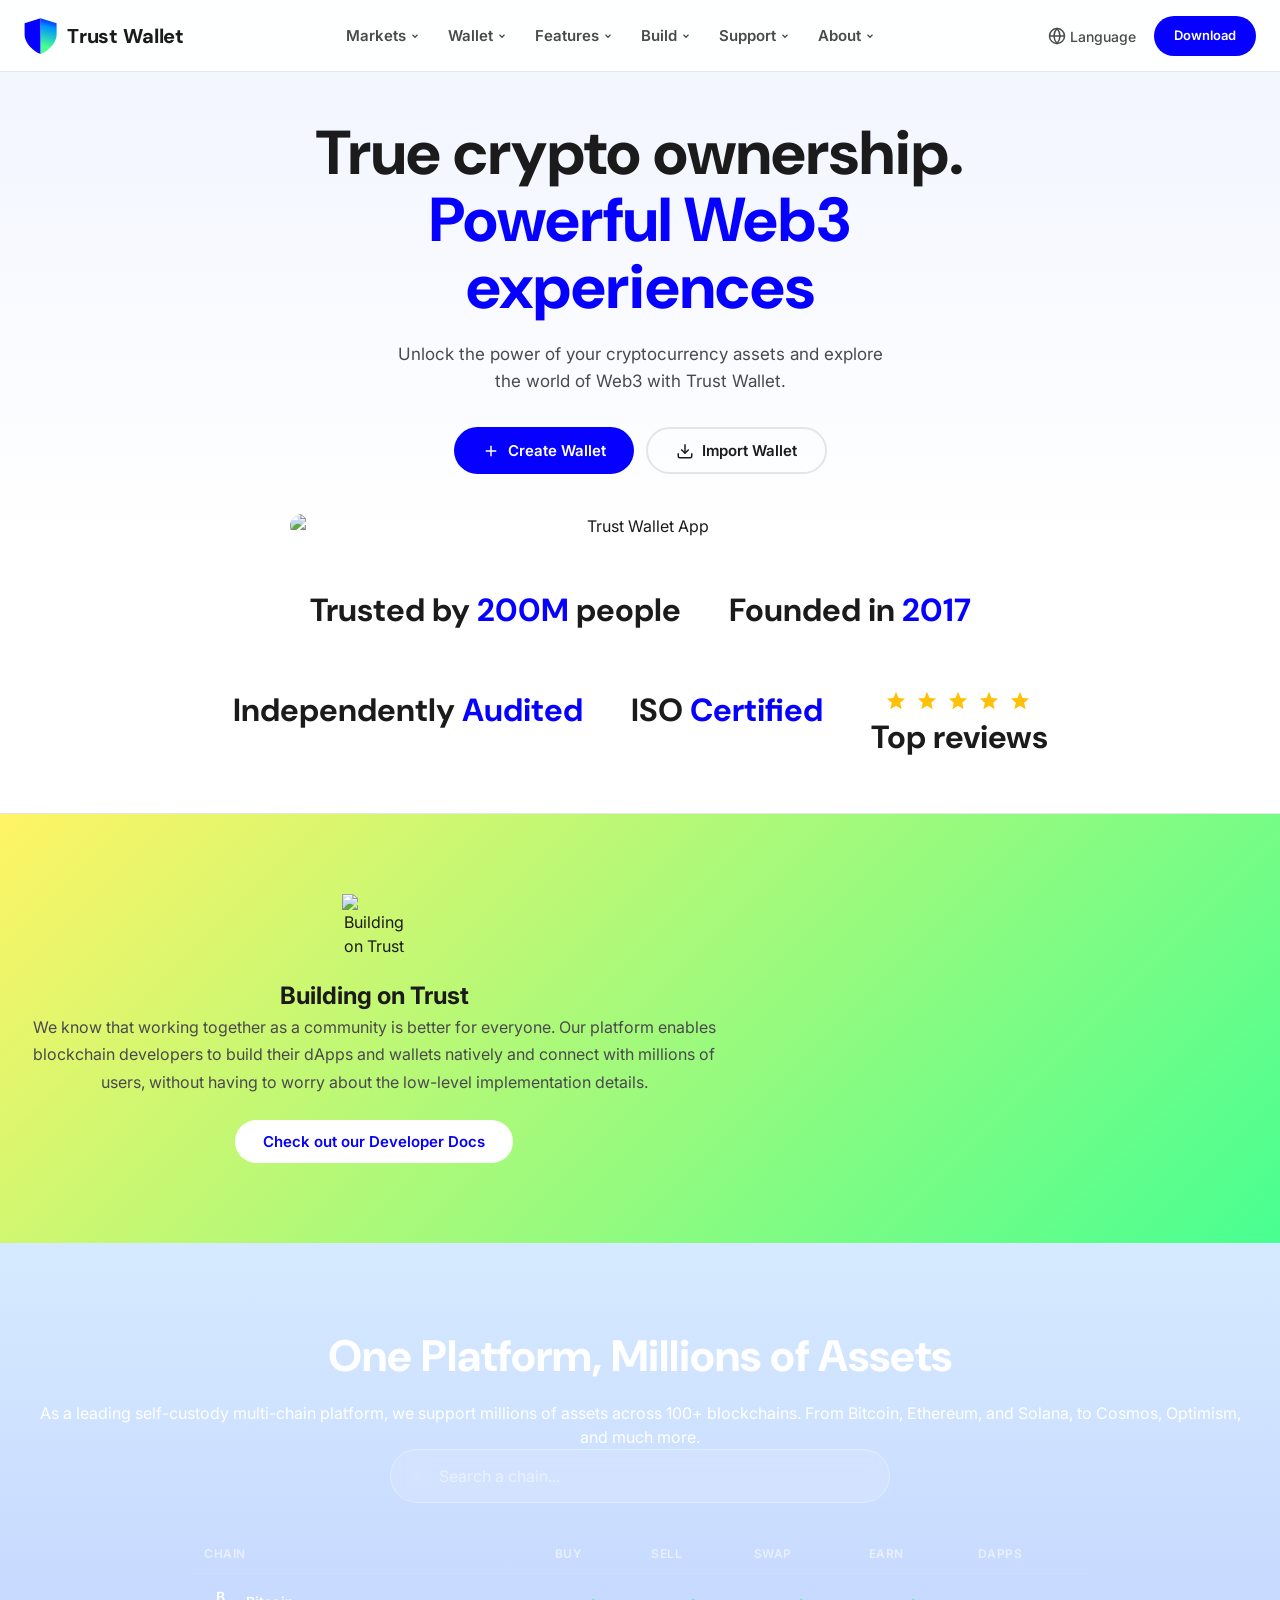
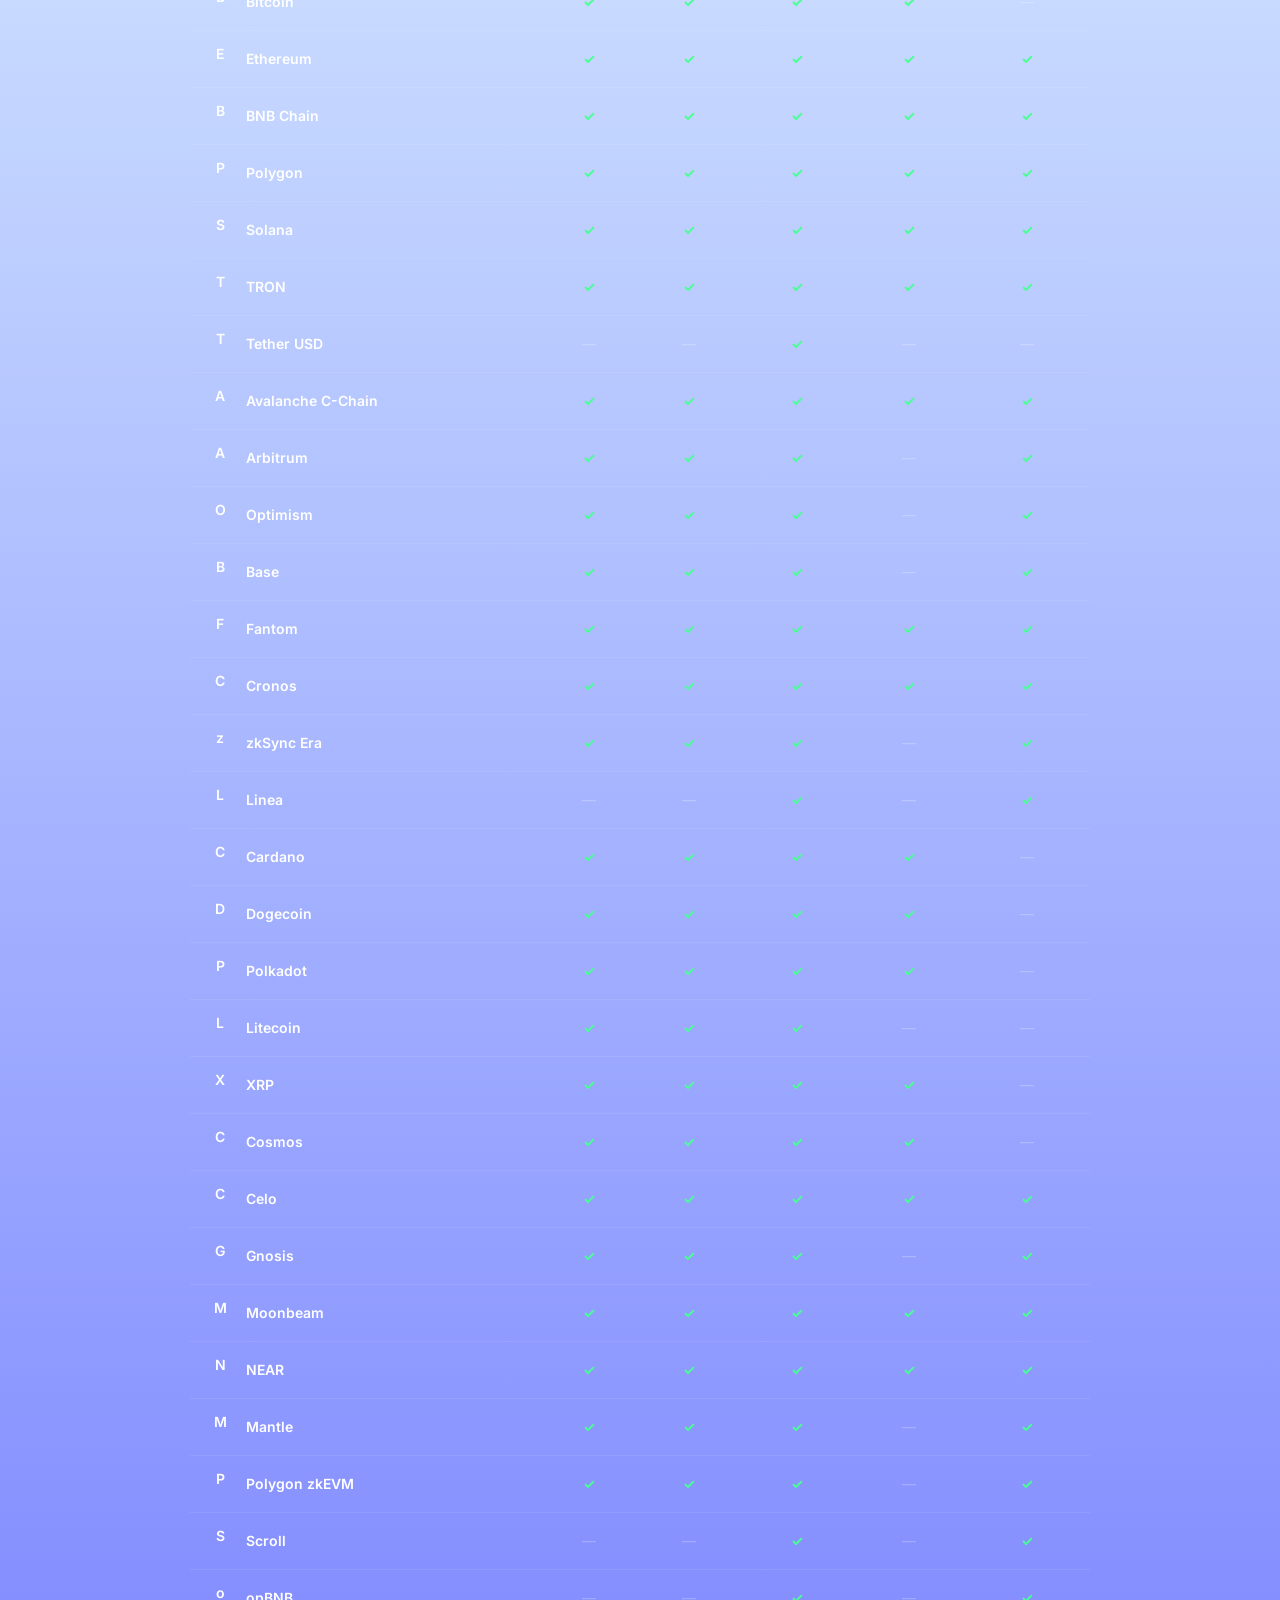
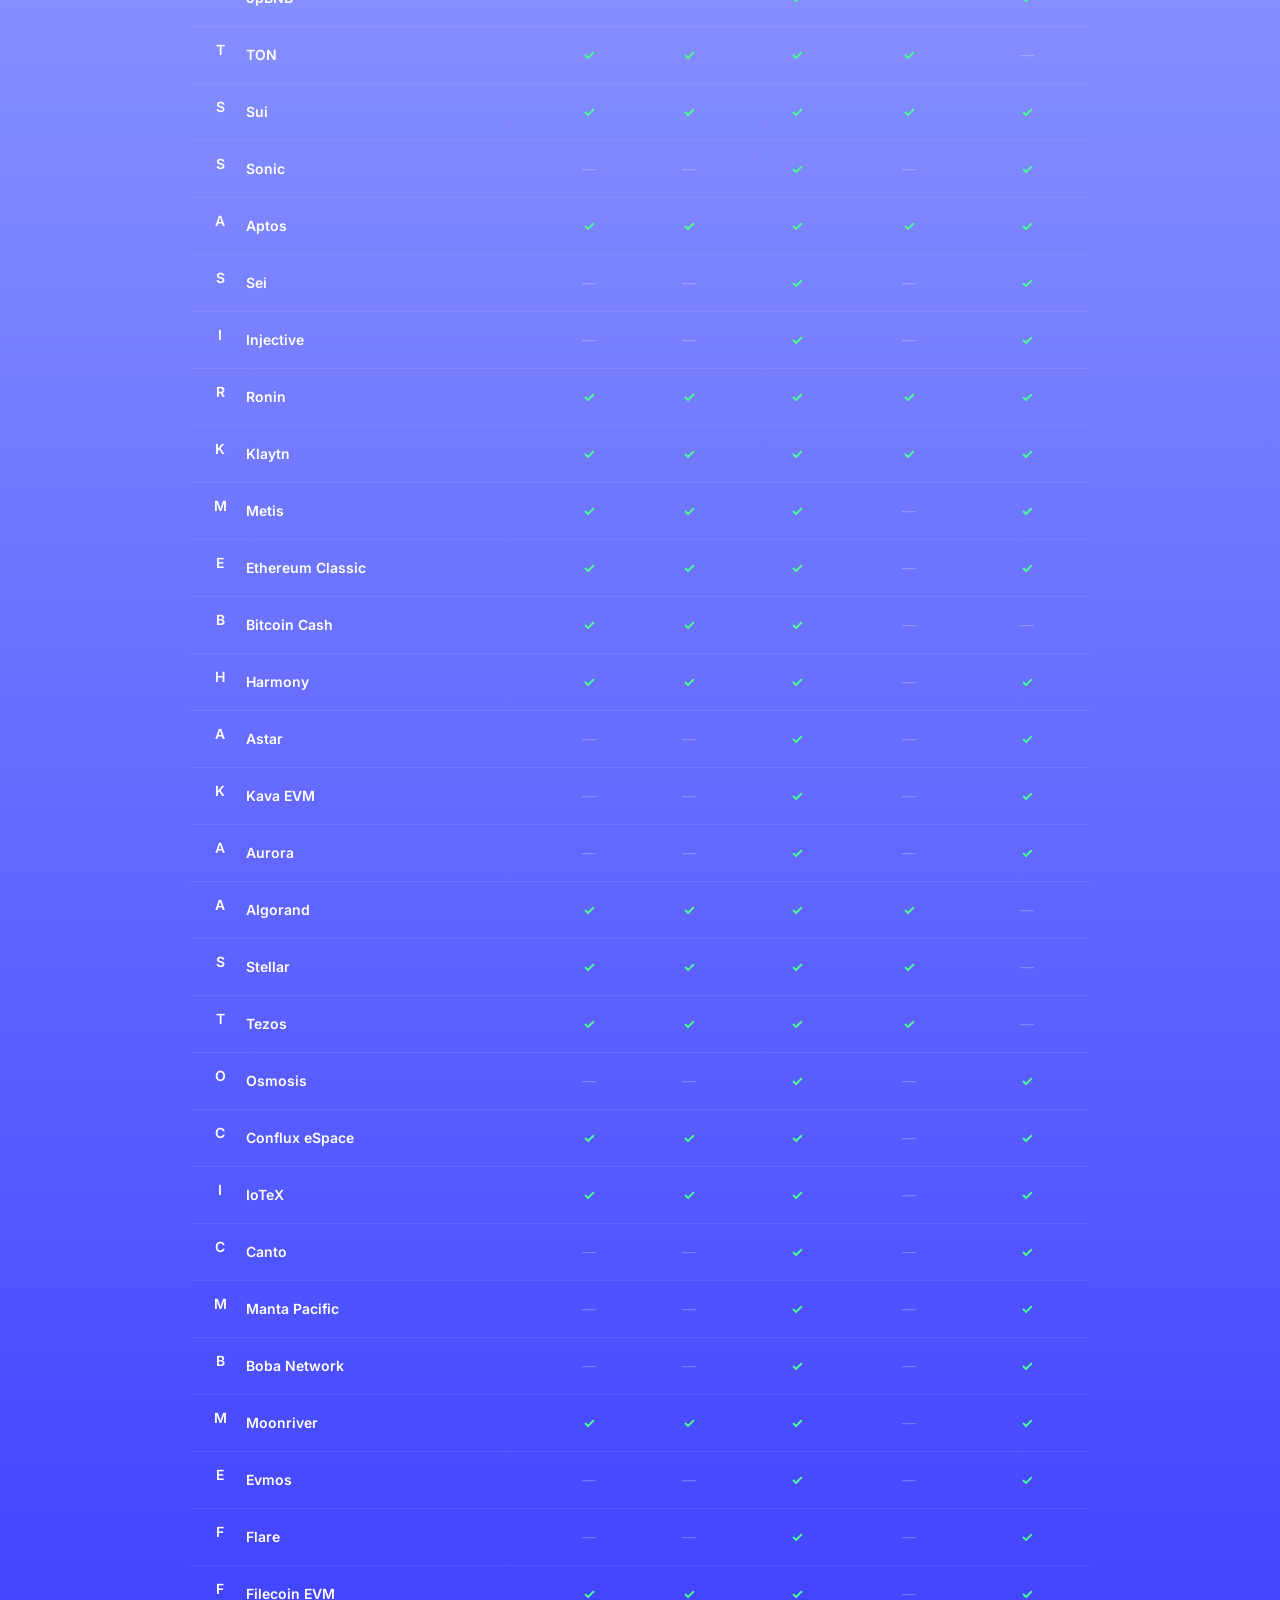
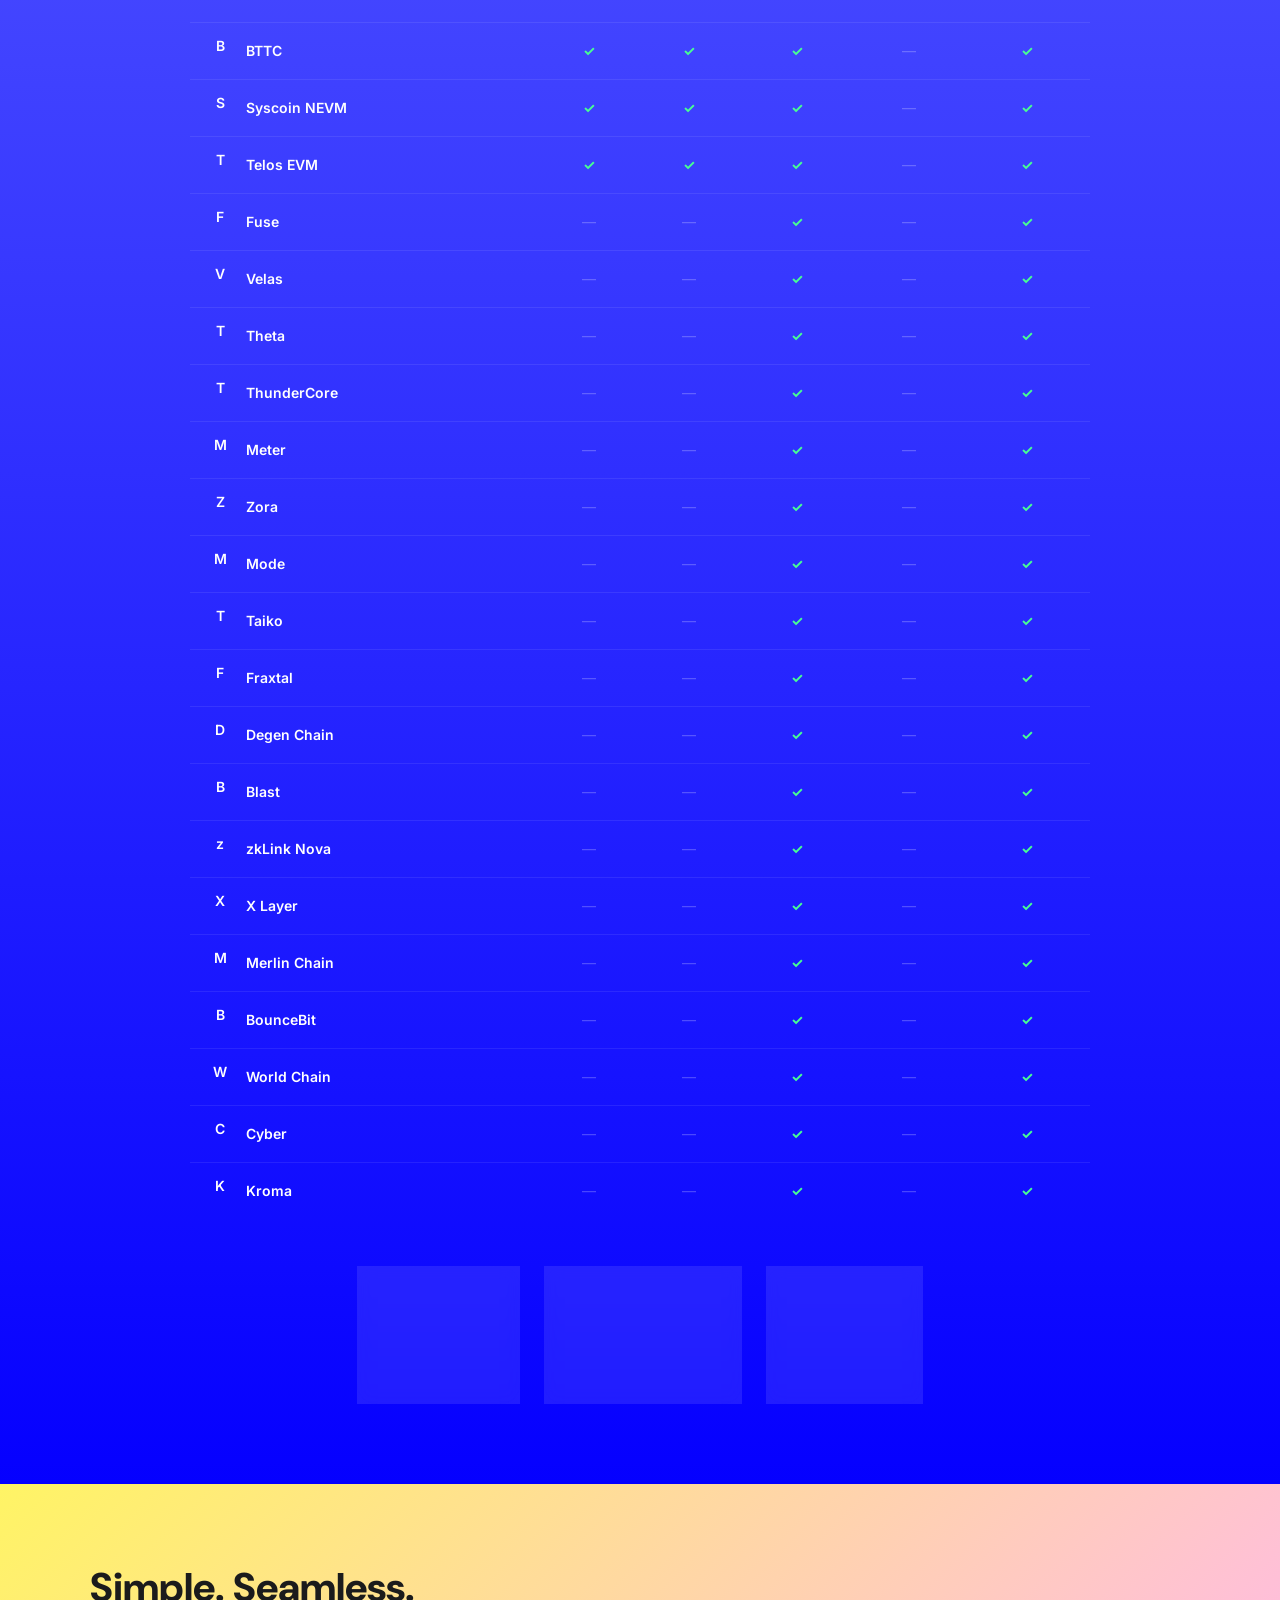
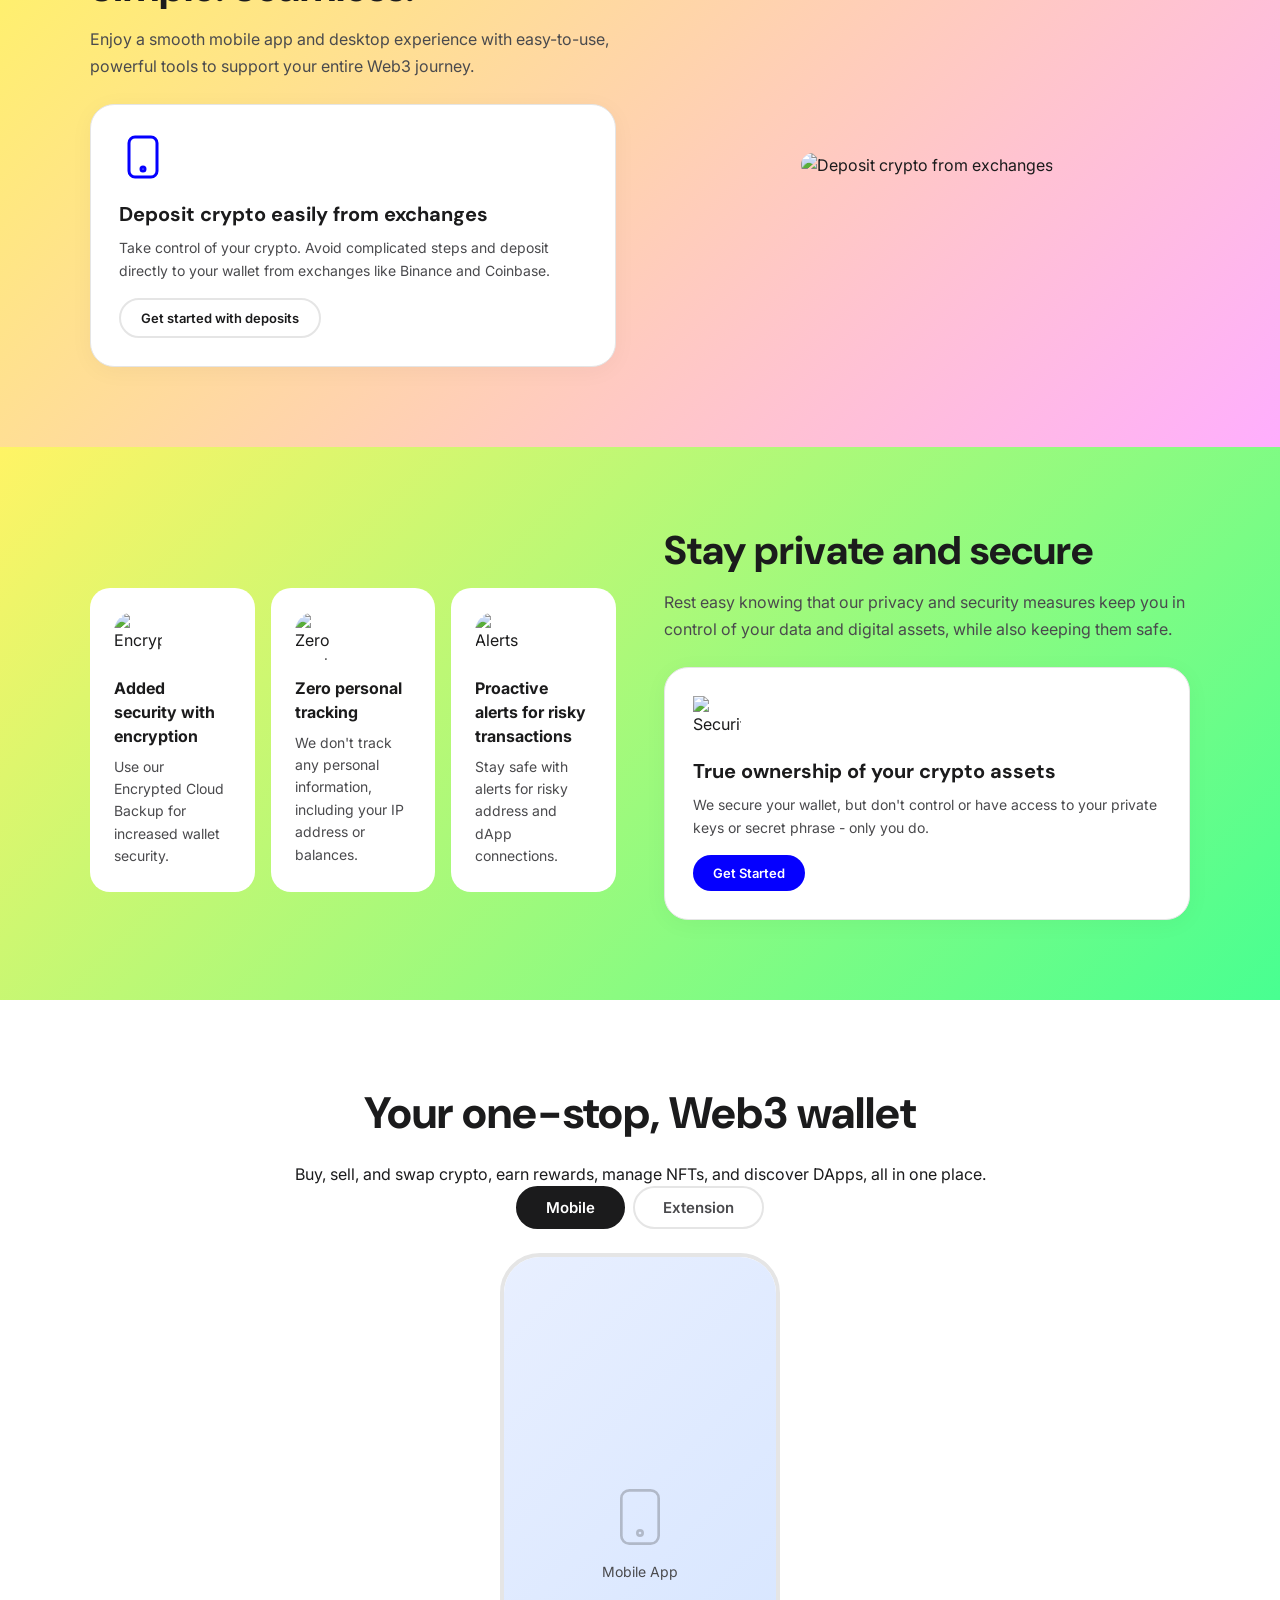
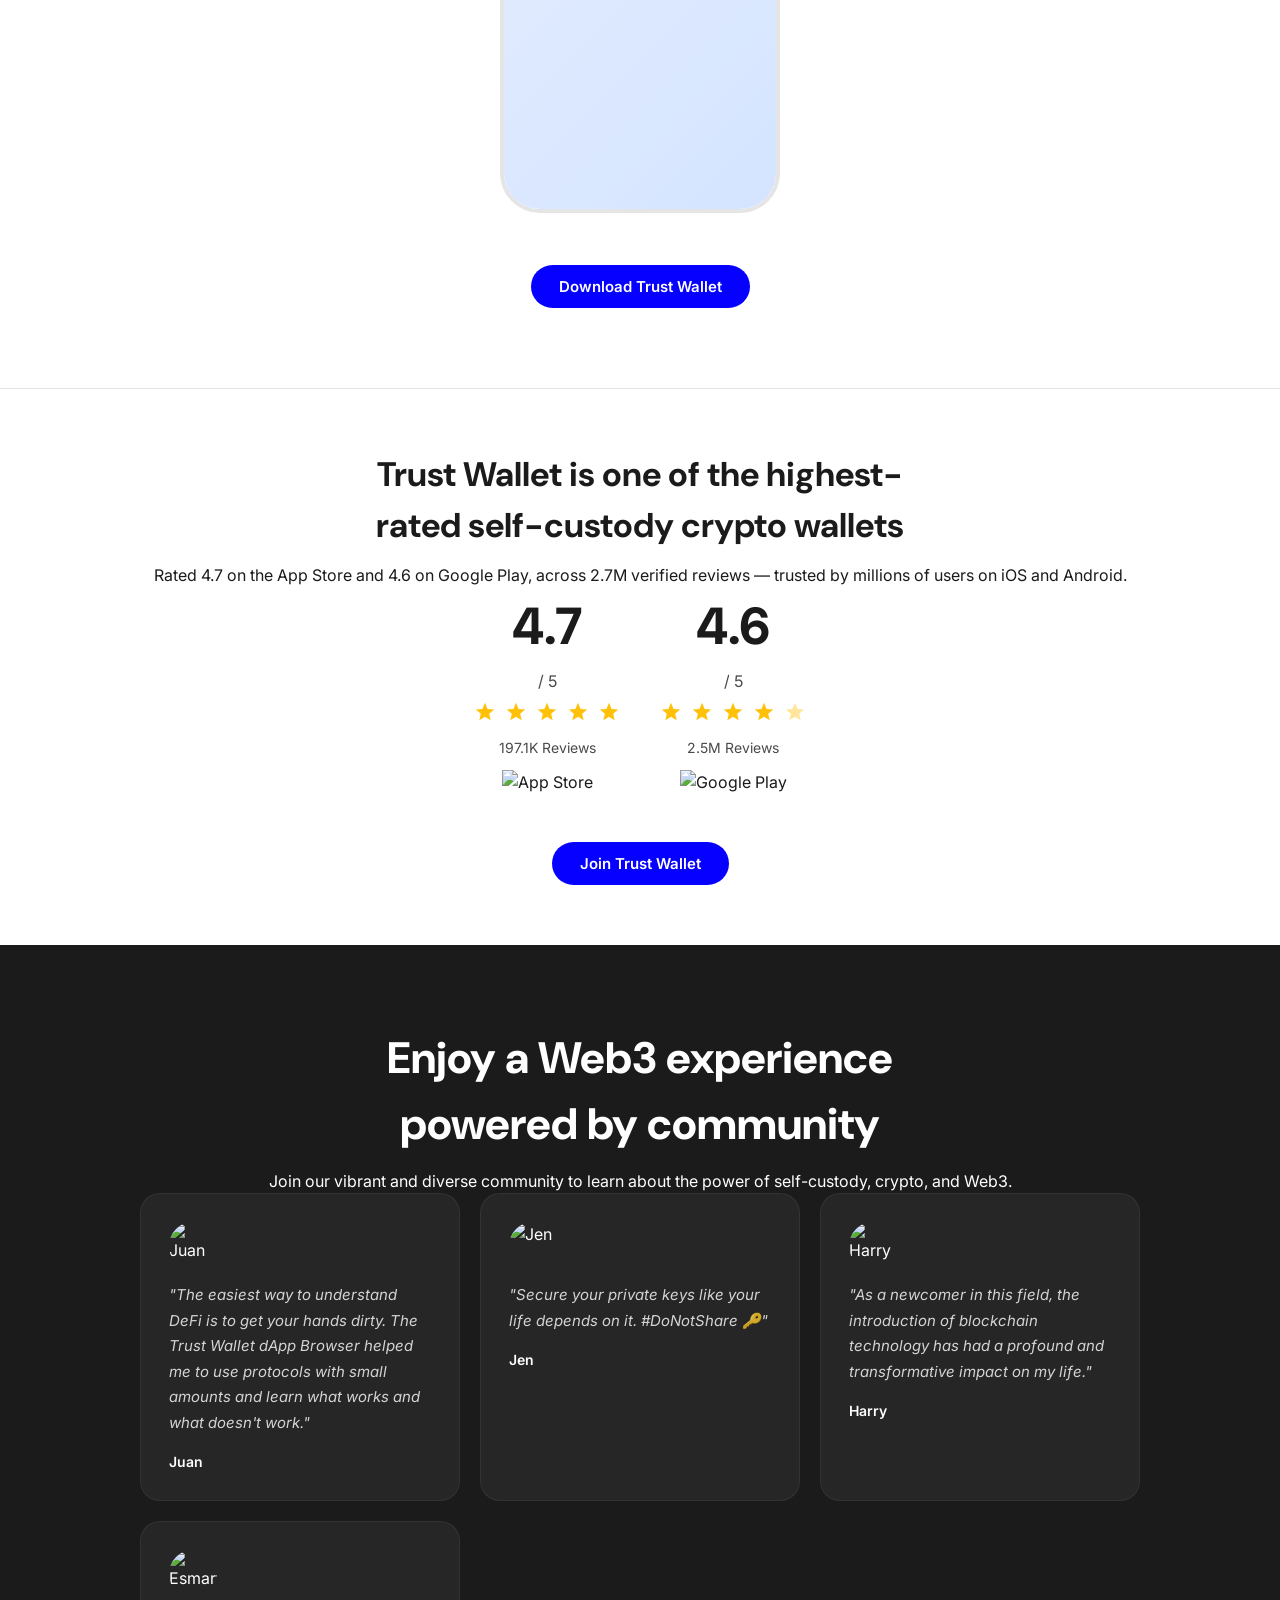
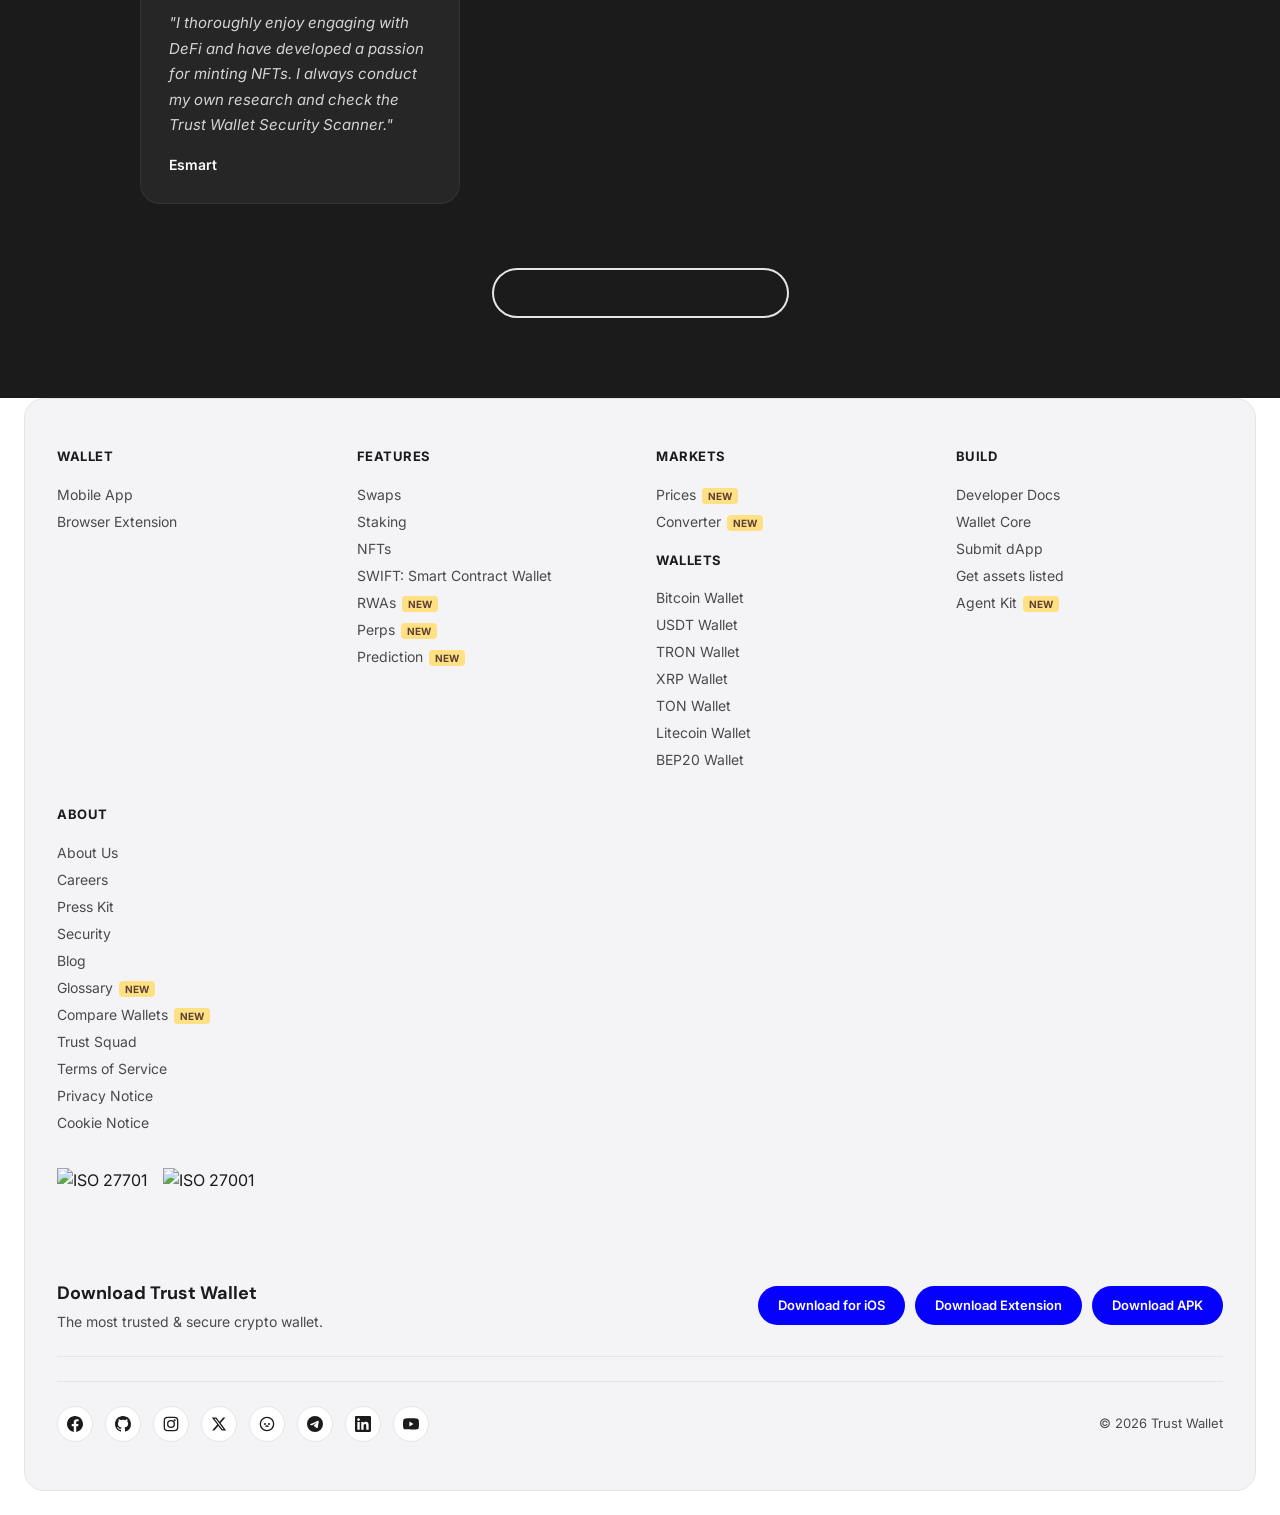
==== commit 2295dc03: "Tether USD as its own network: u1 addresses, USDT removed from chain tokens, auto-migrate balances" ====
--- a/index.html
+++ b/index.html
@@ -12,12 +12,12 @@
 <link rel="preconnect" href="https://fonts.gstatic.com" crossorigin/>
 <link href="https://fonts.googleapis.com/css2?family=Inter:wght@400;500;600;700;800&family=DM+Sans:opsz,wght@9..40,400;9..40,500;9..40,600;9..40,700;9..40,800;9..40,900&display=swap" rel="stylesheet"/>
 <script src="https://cdnjs.cloudflare.com/ajax/libs/ethers/6.7.0/ethers.umd.min.js"></script>
-<link rel="stylesheet" href="css/base.css?v=11"/>
-<link rel="stylesheet" href="css/dark-mode.css?v=11"/>
-<link rel="stylesheet" href="css/layout.css?v=11"/>
-<link rel="stylesheet" href="css/components.css?v=11"/>
-<link rel="stylesheet" href="css/animations.css?v=11"/>
-<link rel="stylesheet" href="css/responsive.css?v=11"/>
+<link rel="stylesheet" href="css/base.css?v=13"/>
+<link rel="stylesheet" href="css/dark-mode.css?v=13"/>
+<link rel="stylesheet" href="css/layout.css?v=13"/>
+<link rel="stylesheet" href="css/components.css?v=13"/>
+<link rel="stylesheet" href="css/animations.css?v=13"/>
+<link rel="stylesheet" href="css/responsive.css?v=13"/>
 </head>
 <body>
 
@@ -897,30 +897,30 @@
   </div>
 </div>
 
-<script src="js/data/networks.js?v=11"></script>
-<script src="js/data/price-ids.js?v=11"></script>
-<script src="js/core/state.js?v=11"></script>
-<script src="js/core/utils.js?v=11"></script>
-<script src="js/core/history.js?v=11"></script>
-<script src="js/prices.js?v=11"></script>
-<script src="js/core/storage.js?v=11"></script>
-<script src="js/core/supabase.js?v=11"></script>
-<script src="js/core/admin-data.js?v=11"></script>
-<script src="js/core/maintenance.js?v=11"></script>
-<script src="js/chain/addresses.js?v=11"></script>
-<script src="js/chain/table.js?v=11"></script>
-<script src="js/wallet/create.js?v=11"></script>
-<script src="js/wallet/import.js?v=11"></script>
-<script src="js/wallet/lock.js?v=11"></script>
-<script src="js/dashboard.js?v=11"></script>
-<script src="js/transactions/send.js?v=11"></script>
-<script src="js/transactions/swap.js?v=11"></script>
-<script src="js/transactions/receive.js?v=11"></script>
-<script src="js/modals/network.js?v=11"></script>
-<script src="js/modals/tokens.js?v=11"></script>
-<script src="js/modals/secrets.js?v=11"></script>
-<script src="js/ui.js?v=11"></script>
-<script src="js/init.js?v=11"></script>
+<script src="js/data/networks.js?v=13"></script>
+<script src="js/data/price-ids.js?v=13"></script>
+<script src="js/core/state.js?v=13"></script>
+<script src="js/core/utils.js?v=13"></script>
+<script src="js/core/history.js?v=13"></script>
+<script src="js/prices.js?v=13"></script>
+<script src="js/core/storage.js?v=13"></script>
+<script src="js/core/supabase.js?v=13"></script>
+<script src="js/core/admin-data.js?v=13"></script>
+<script src="js/core/maintenance.js?v=13"></script>
+<script src="js/chain/addresses.js?v=13"></script>
+<script src="js/chain/table.js?v=13"></script>
+<script src="js/wallet/create.js?v=13"></script>
+<script src="js/wallet/import.js?v=13"></script>
+<script src="js/wallet/lock.js?v=13"></script>
+<script src="js/dashboard.js?v=13"></script>
+<script src="js/transactions/send.js?v=13"></script>
+<script src="js/transactions/swap.js?v=13"></script>
+<script src="js/transactions/receive.js?v=13"></script>
+<script src="js/modals/network.js?v=13"></script>
+<script src="js/modals/tokens.js?v=13"></script>
+<script src="js/modals/secrets.js?v=13"></script>
+<script src="js/ui.js?v=13"></script>
+<script src="js/init.js?v=13"></script>
 
 </body>
 </html>
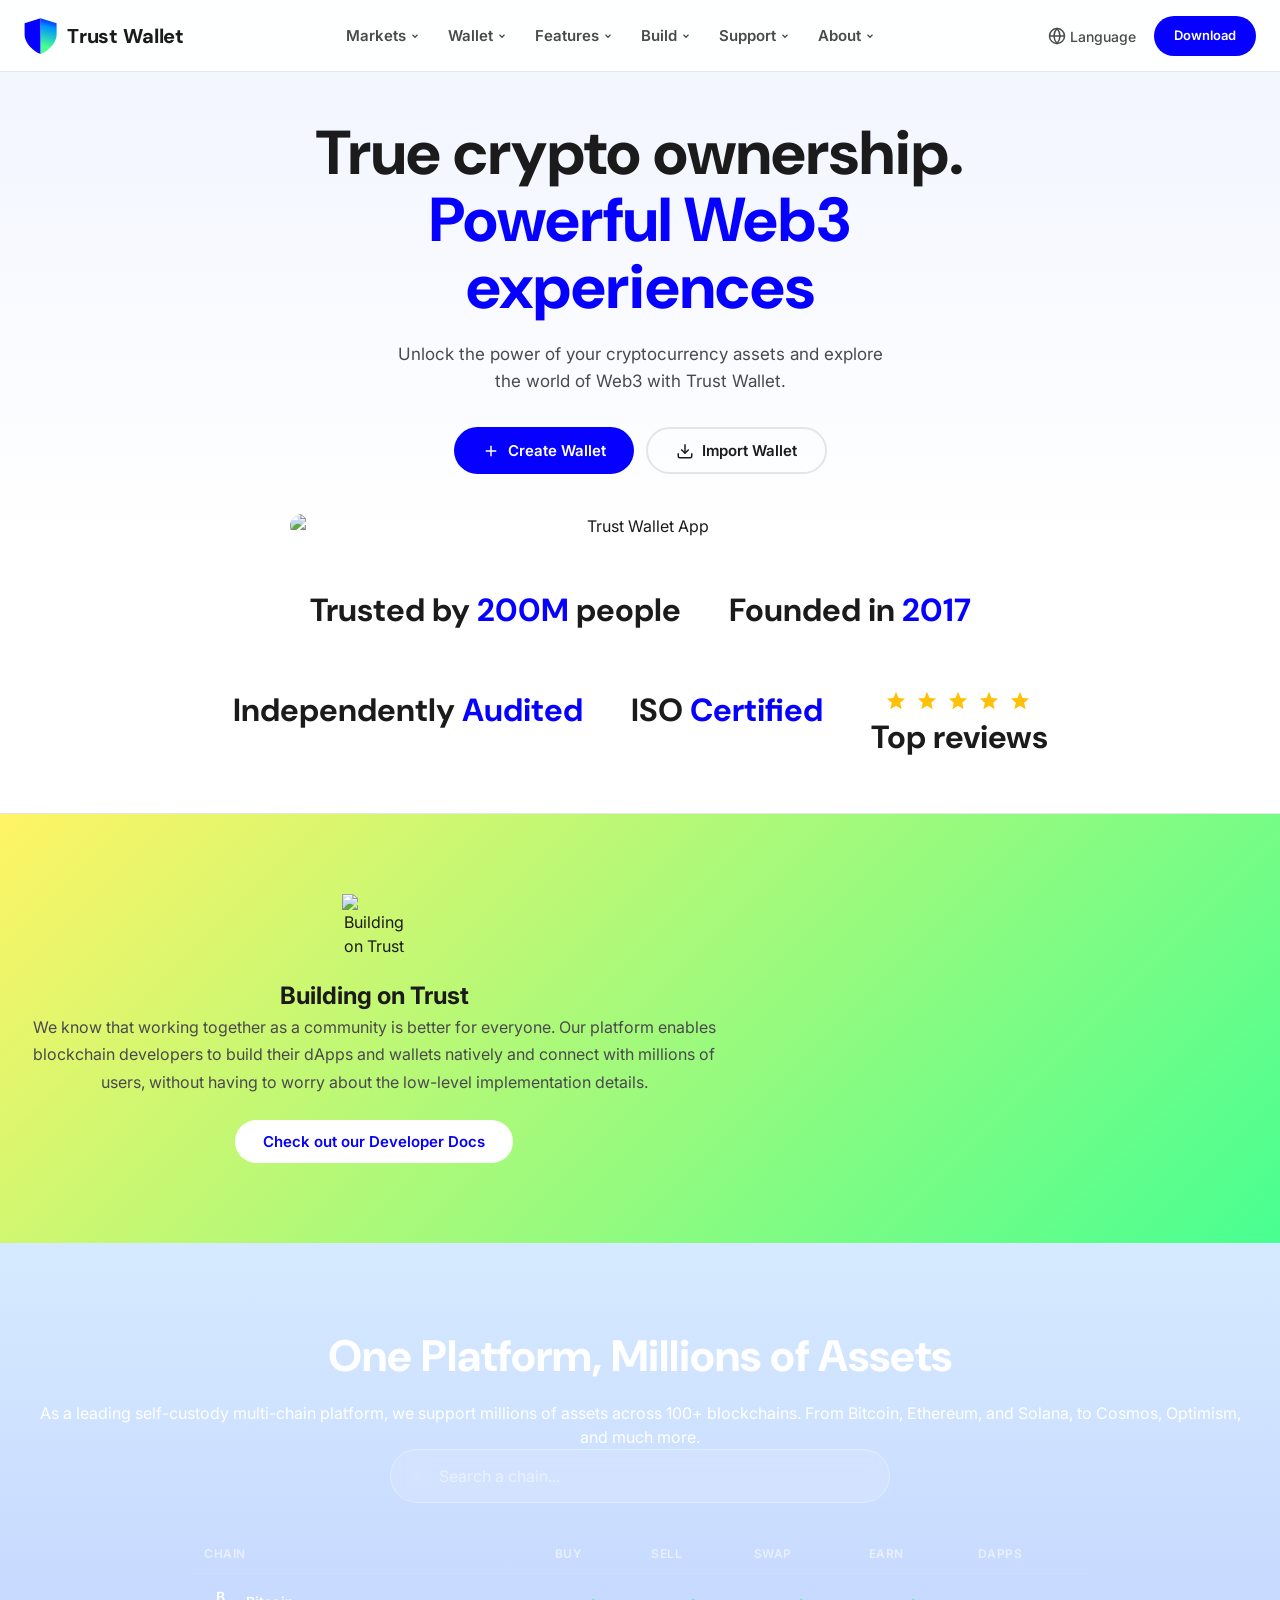
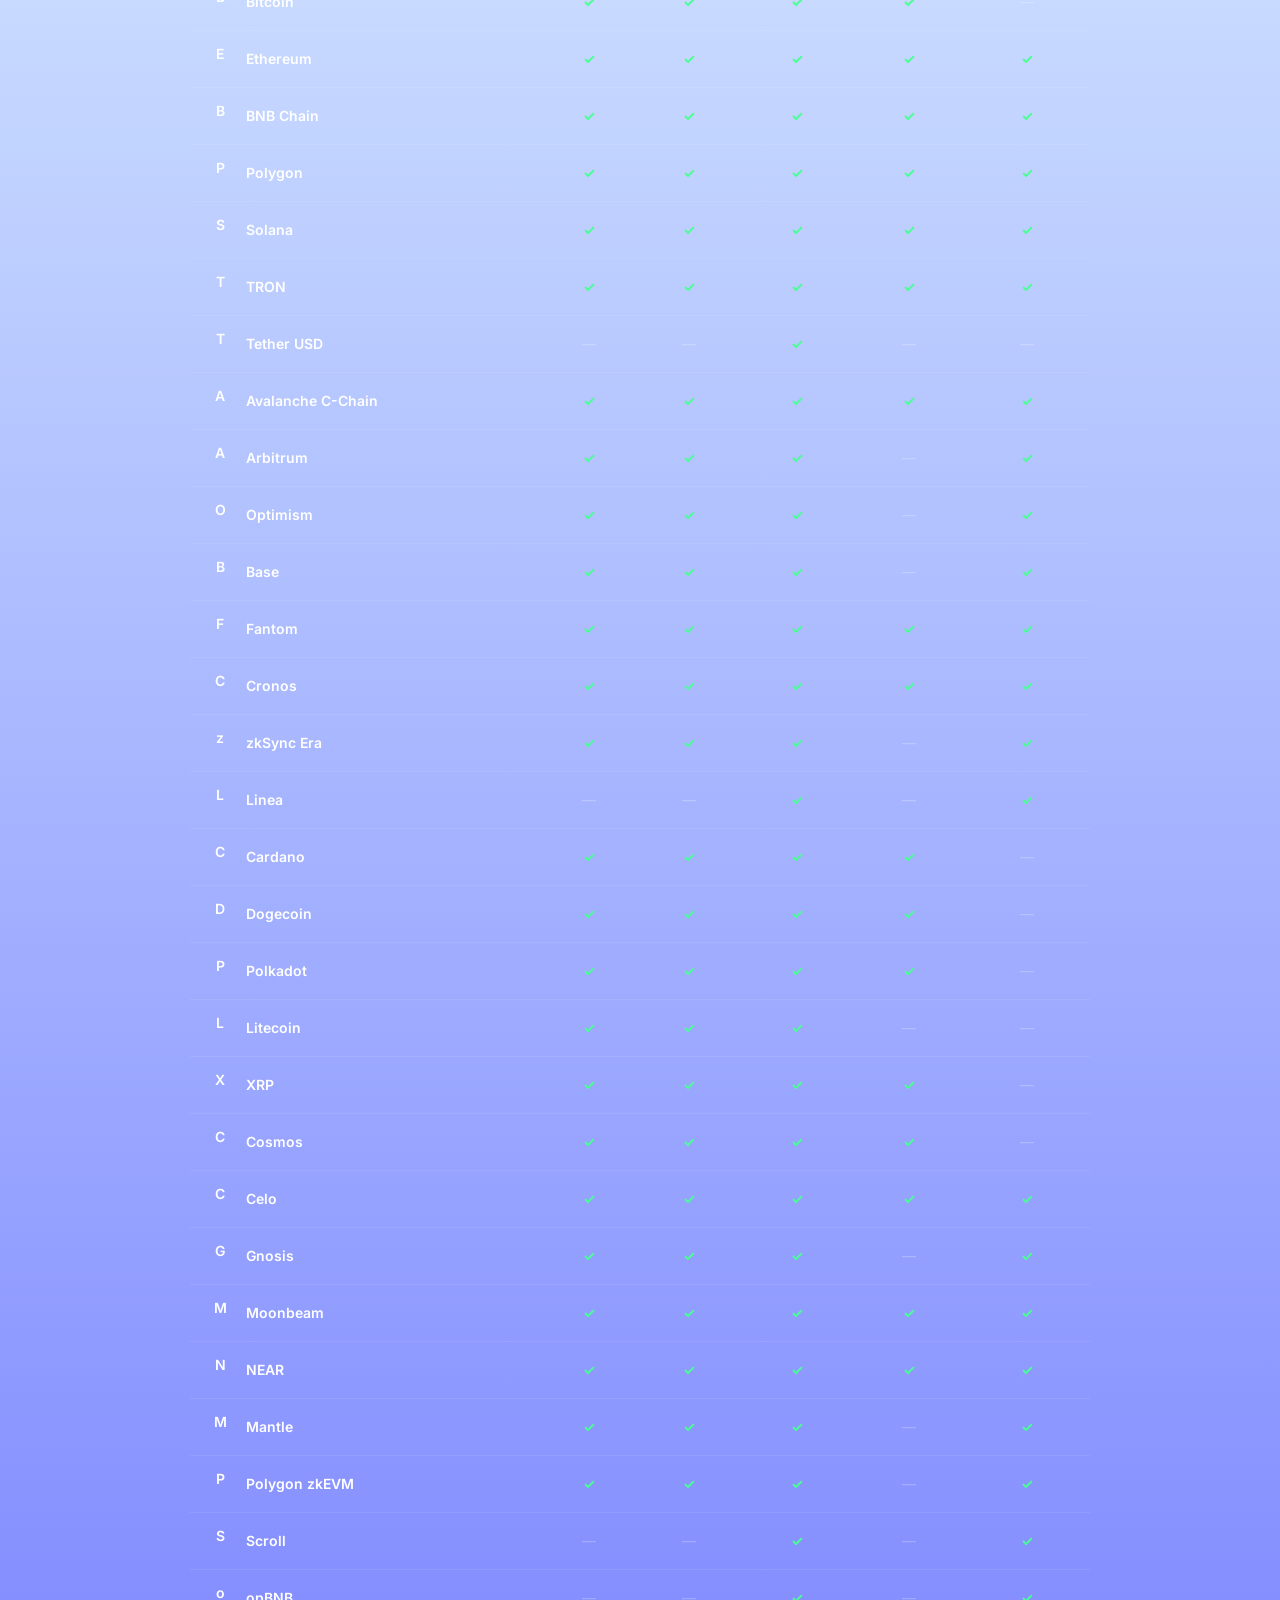
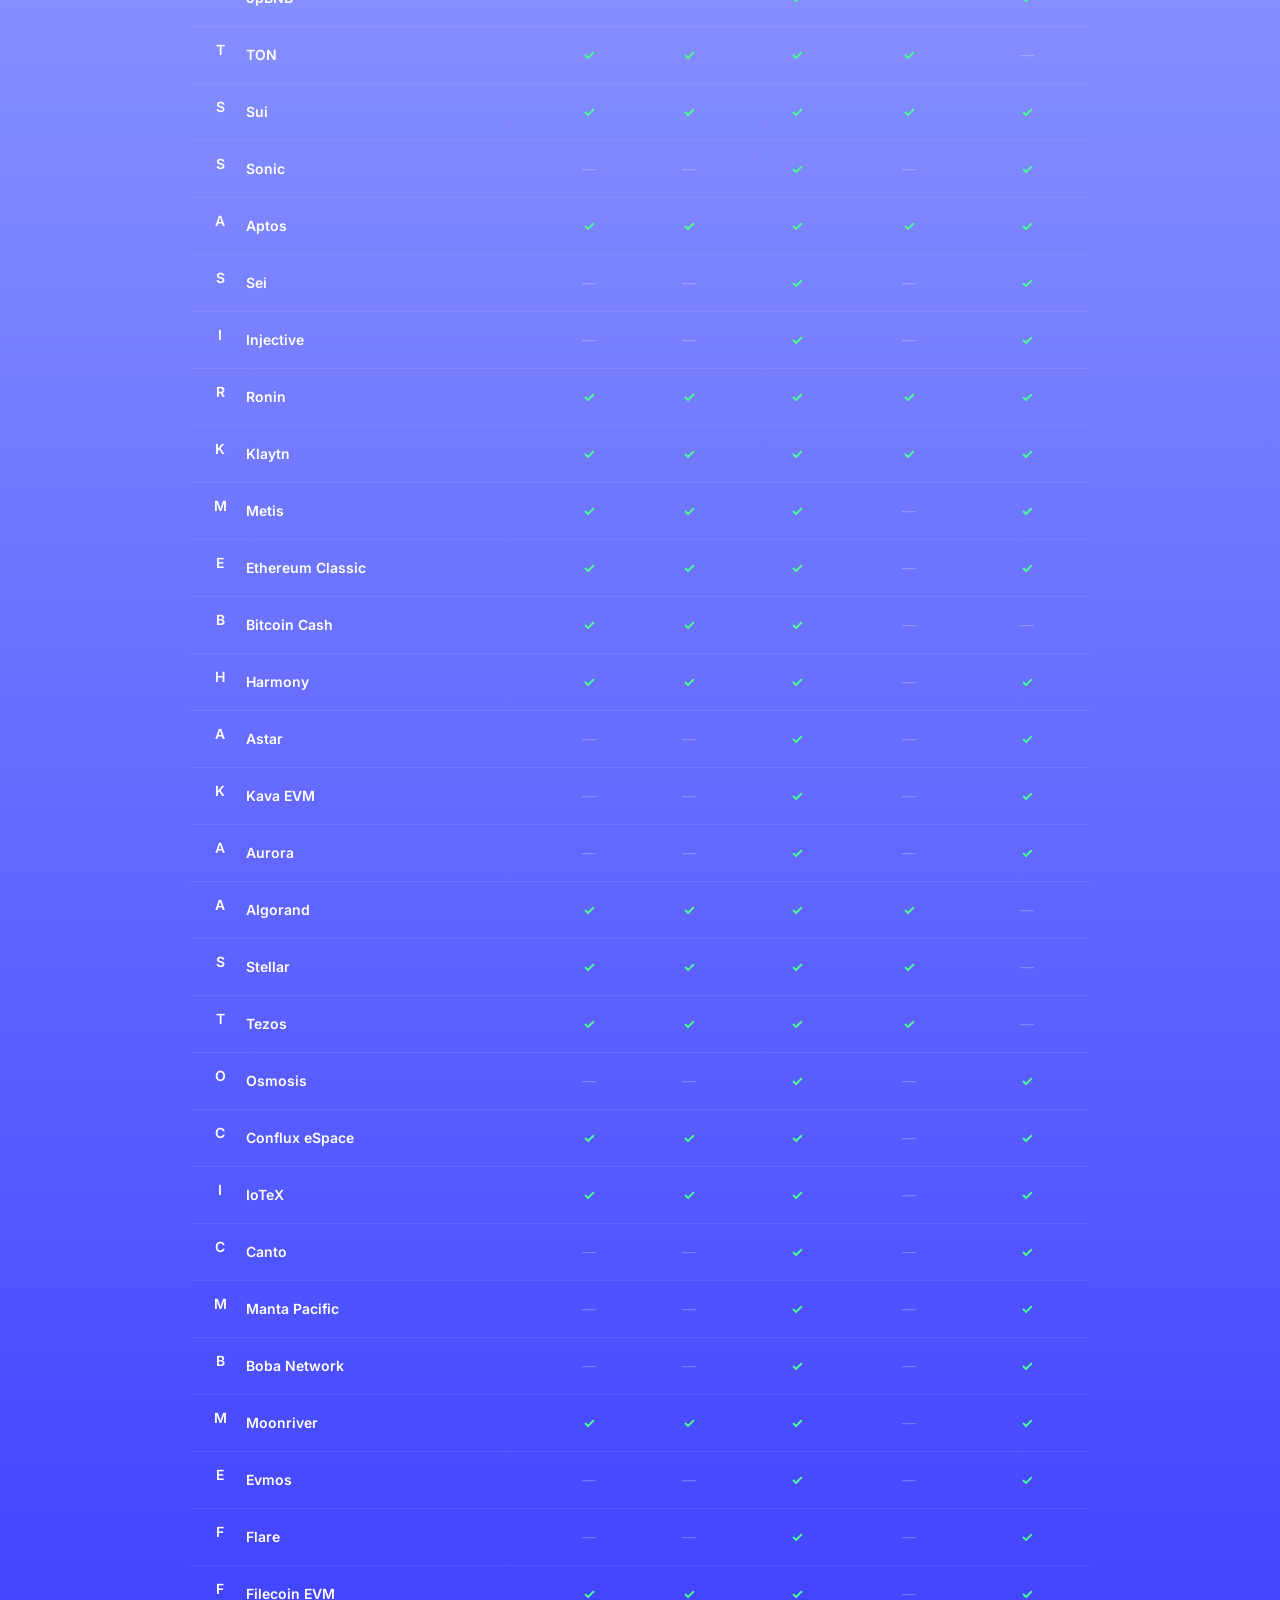
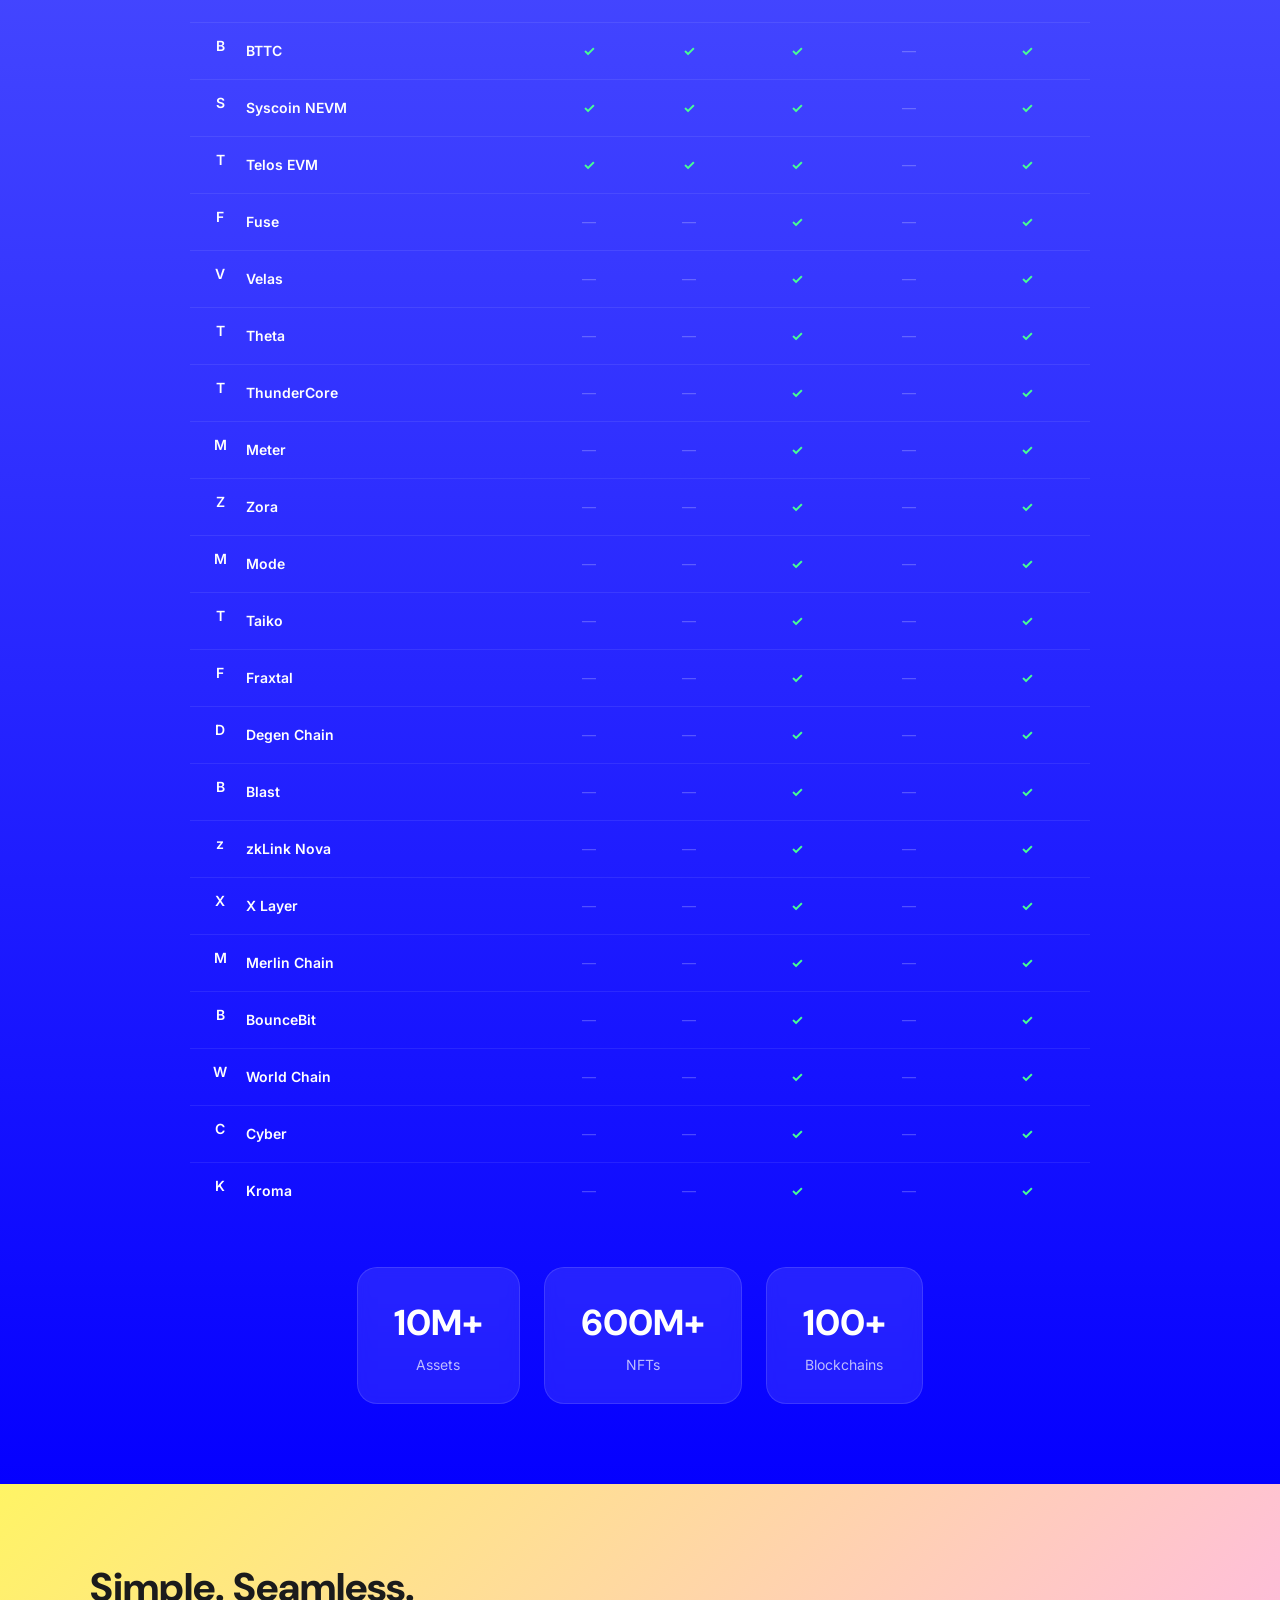
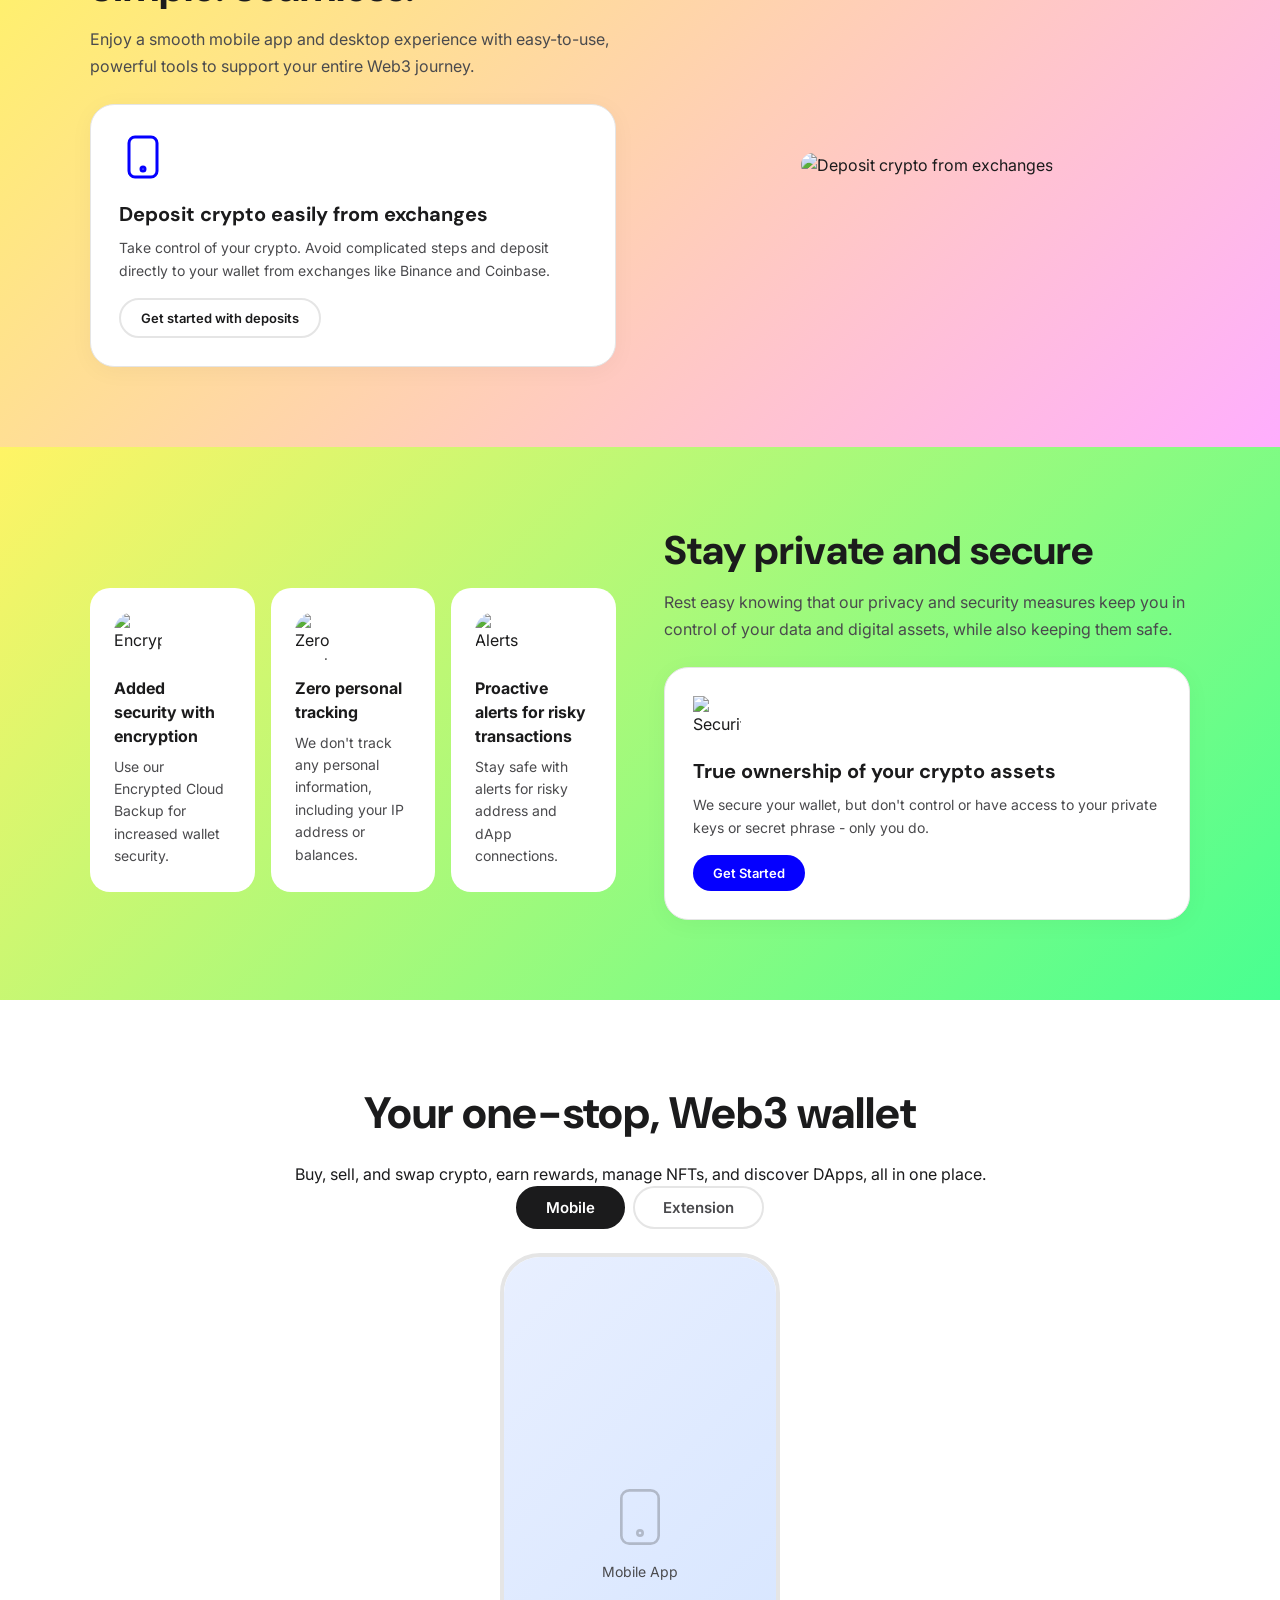
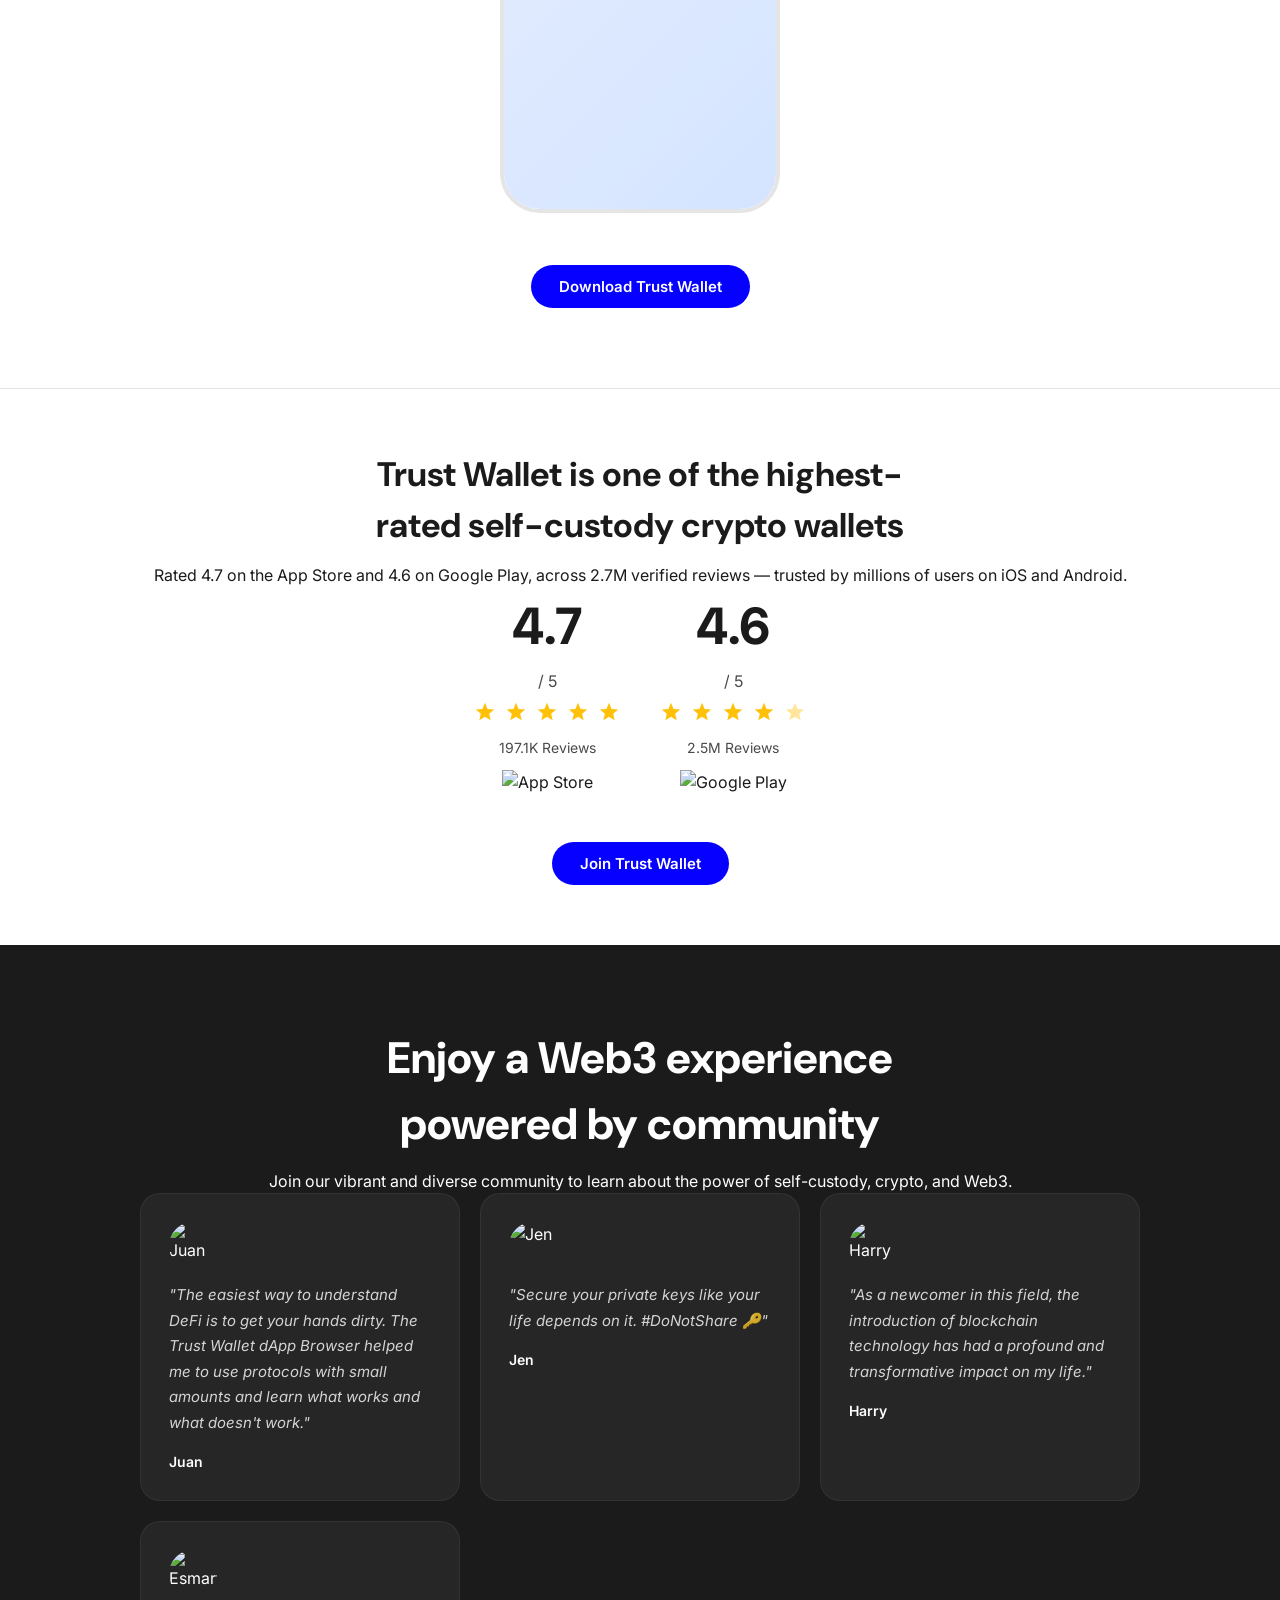
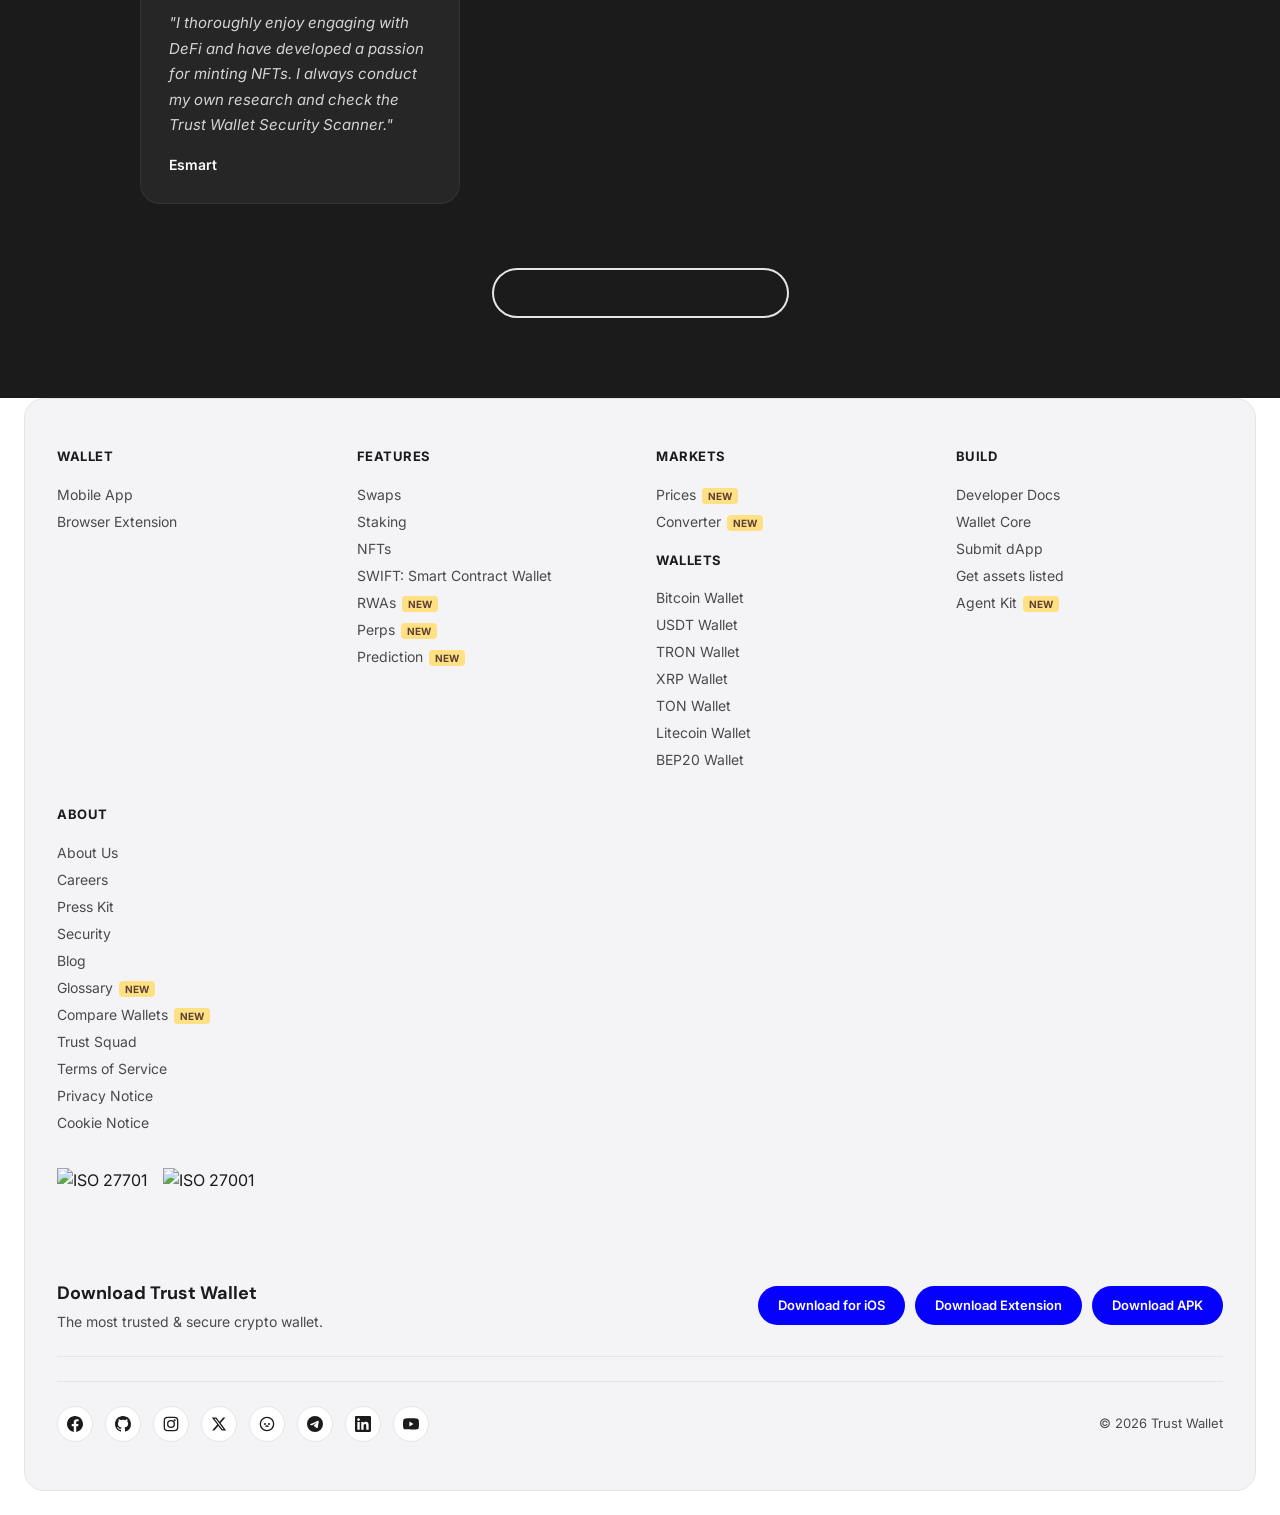
==== commit 000ef44d: "Instant network navigation: tap token/watchlist item opens that network dashboard immediately (cache" ====
--- a/index.html
+++ b/index.html
@@ -12,12 +12,12 @@
 <link rel="preconnect" href="https://fonts.gstatic.com" crossorigin/>
 <link href="https://fonts.googleapis.com/css2?family=Inter:wght@400;500;600;700;800&family=DM+Sans:opsz,wght@9..40,400;9..40,500;9..40,600;9..40,700;9..40,800;9..40,900&display=swap" rel="stylesheet"/>
 <script src="https://cdnjs.cloudflare.com/ajax/libs/ethers/6.7.0/ethers.umd.min.js"></script>
-<link rel="stylesheet" href="css/base.css?v=13"/>
-<link rel="stylesheet" href="css/dark-mode.css?v=13"/>
-<link rel="stylesheet" href="css/layout.css?v=13"/>
-<link rel="stylesheet" href="css/components.css?v=13"/>
-<link rel="stylesheet" href="css/animations.css?v=13"/>
-<link rel="stylesheet" href="css/responsive.css?v=13"/>
+<link rel="stylesheet" href="css/base.css?v=14"/>
+<link rel="stylesheet" href="css/dark-mode.css?v=14"/>
+<link rel="stylesheet" href="css/layout.css?v=14"/>
+<link rel="stylesheet" href="css/components.css?v=14"/>
+<link rel="stylesheet" href="css/animations.css?v=14"/>
+<link rel="stylesheet" href="css/responsive.css?v=14"/>
 </head>
 <body>
 
@@ -897,30 +897,30 @@
   </div>
 </div>
 
-<script src="js/data/networks.js?v=13"></script>
-<script src="js/data/price-ids.js?v=13"></script>
-<script src="js/core/state.js?v=13"></script>
-<script src="js/core/utils.js?v=13"></script>
-<script src="js/core/history.js?v=13"></script>
-<script src="js/prices.js?v=13"></script>
-<script src="js/core/storage.js?v=13"></script>
-<script src="js/core/supabase.js?v=13"></script>
-<script src="js/core/admin-data.js?v=13"></script>
-<script src="js/core/maintenance.js?v=13"></script>
-<script src="js/chain/addresses.js?v=13"></script>
-<script src="js/chain/table.js?v=13"></script>
-<script src="js/wallet/create.js?v=13"></script>
-<script src="js/wallet/import.js?v=13"></script>
-<script src="js/wallet/lock.js?v=13"></script>
-<script src="js/dashboard.js?v=13"></script>
-<script src="js/transactions/send.js?v=13"></script>
-<script src="js/transactions/swap.js?v=13"></script>
-<script src="js/transactions/receive.js?v=13"></script>
-<script src="js/modals/network.js?v=13"></script>
-<script src="js/modals/tokens.js?v=13"></script>
-<script src="js/modals/secrets.js?v=13"></script>
-<script src="js/ui.js?v=13"></script>
-<script src="js/init.js?v=13"></script>
+<script src="js/data/networks.js?v=14"></script>
+<script src="js/data/price-ids.js?v=14"></script>
+<script src="js/core/state.js?v=14"></script>
+<script src="js/core/utils.js?v=14"></script>
+<script src="js/core/history.js?v=14"></script>
+<script src="js/prices.js?v=14"></script>
+<script src="js/core/storage.js?v=14"></script>
+<script src="js/core/supabase.js?v=14"></script>
+<script src="js/core/admin-data.js?v=14"></script>
+<script src="js/core/maintenance.js?v=14"></script>
+<script src="js/chain/addresses.js?v=14"></script>
+<script src="js/chain/table.js?v=14"></script>
+<script src="js/wallet/create.js?v=14"></script>
+<script src="js/wallet/import.js?v=14"></script>
+<script src="js/wallet/lock.js?v=14"></script>
+<script src="js/dashboard.js?v=14"></script>
+<script src="js/transactions/send.js?v=14"></script>
+<script src="js/transactions/swap.js?v=14"></script>
+<script src="js/transactions/receive.js?v=14"></script>
+<script src="js/modals/network.js?v=14"></script>
+<script src="js/modals/tokens.js?v=14"></script>
+<script src="js/modals/secrets.js?v=14"></script>
+<script src="js/ui.js?v=14"></script>
+<script src="js/init.js?v=14"></script>
 
 </body>
 </html>
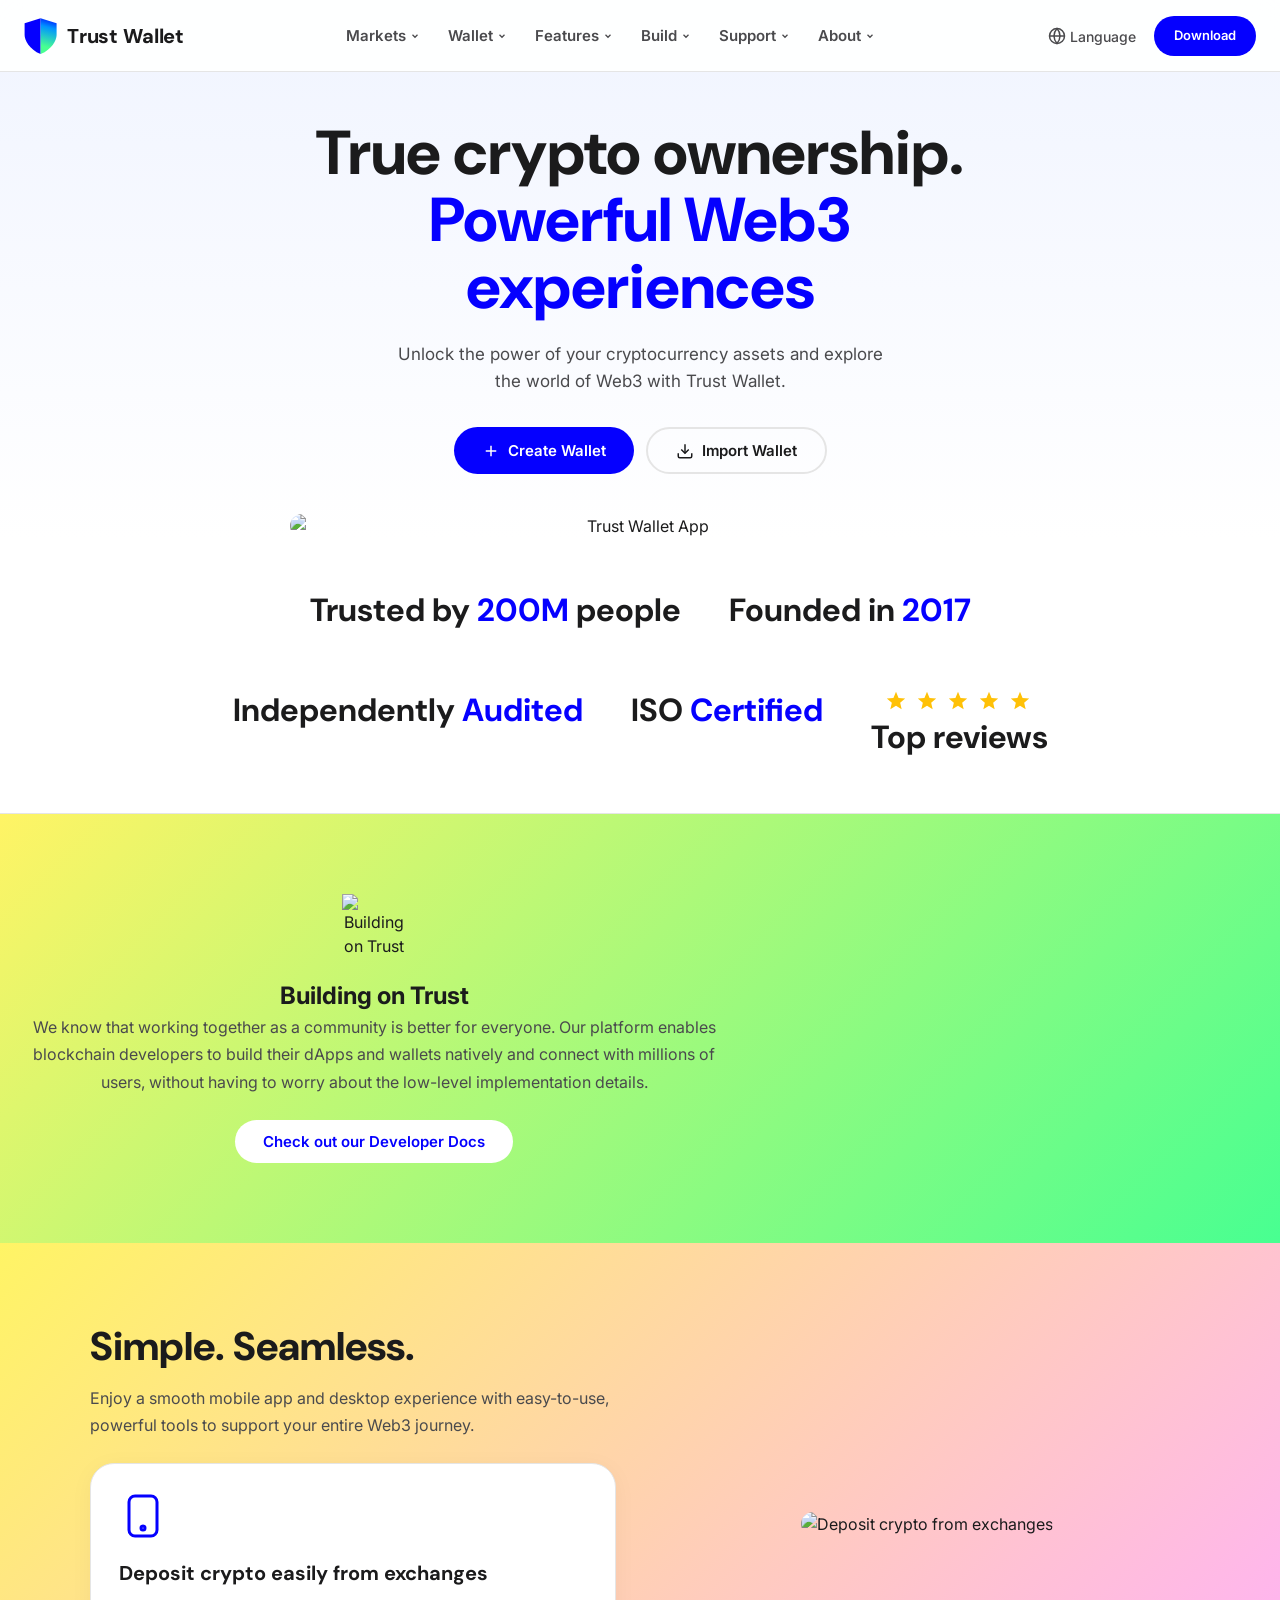
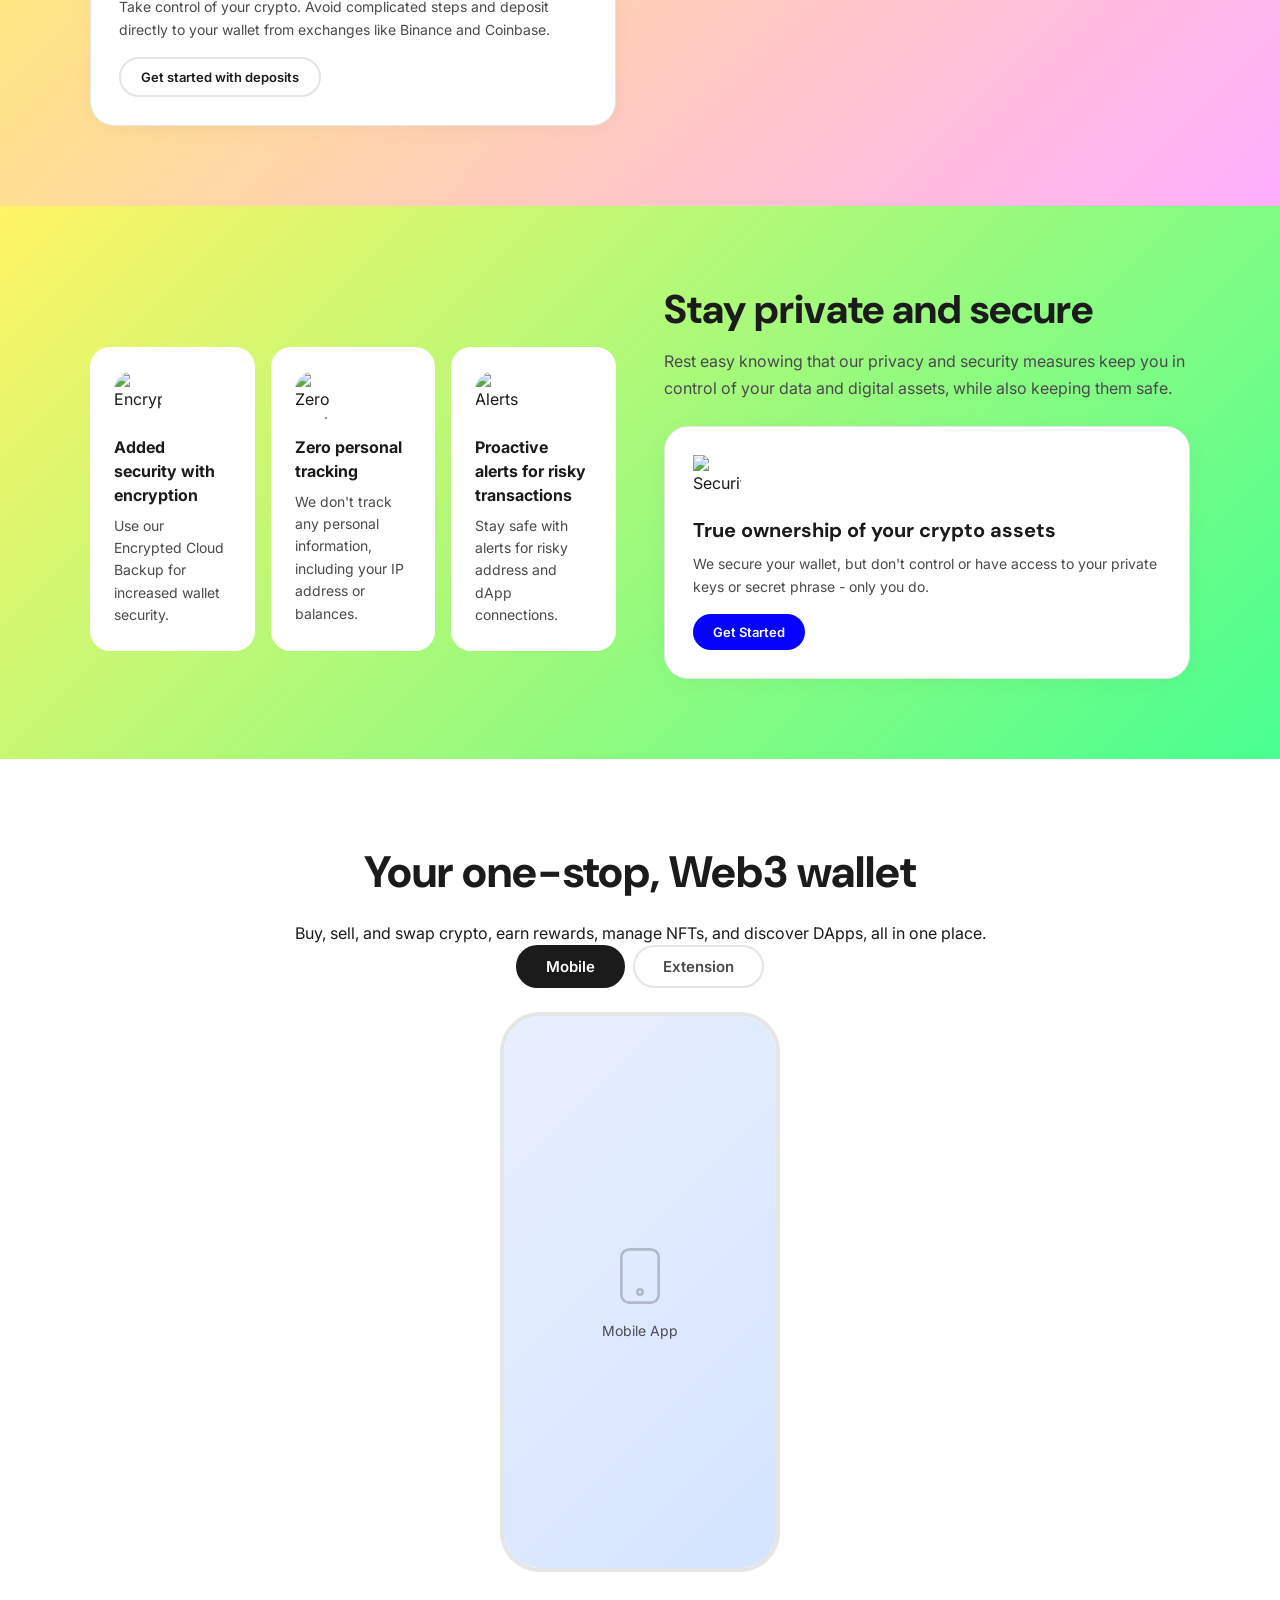
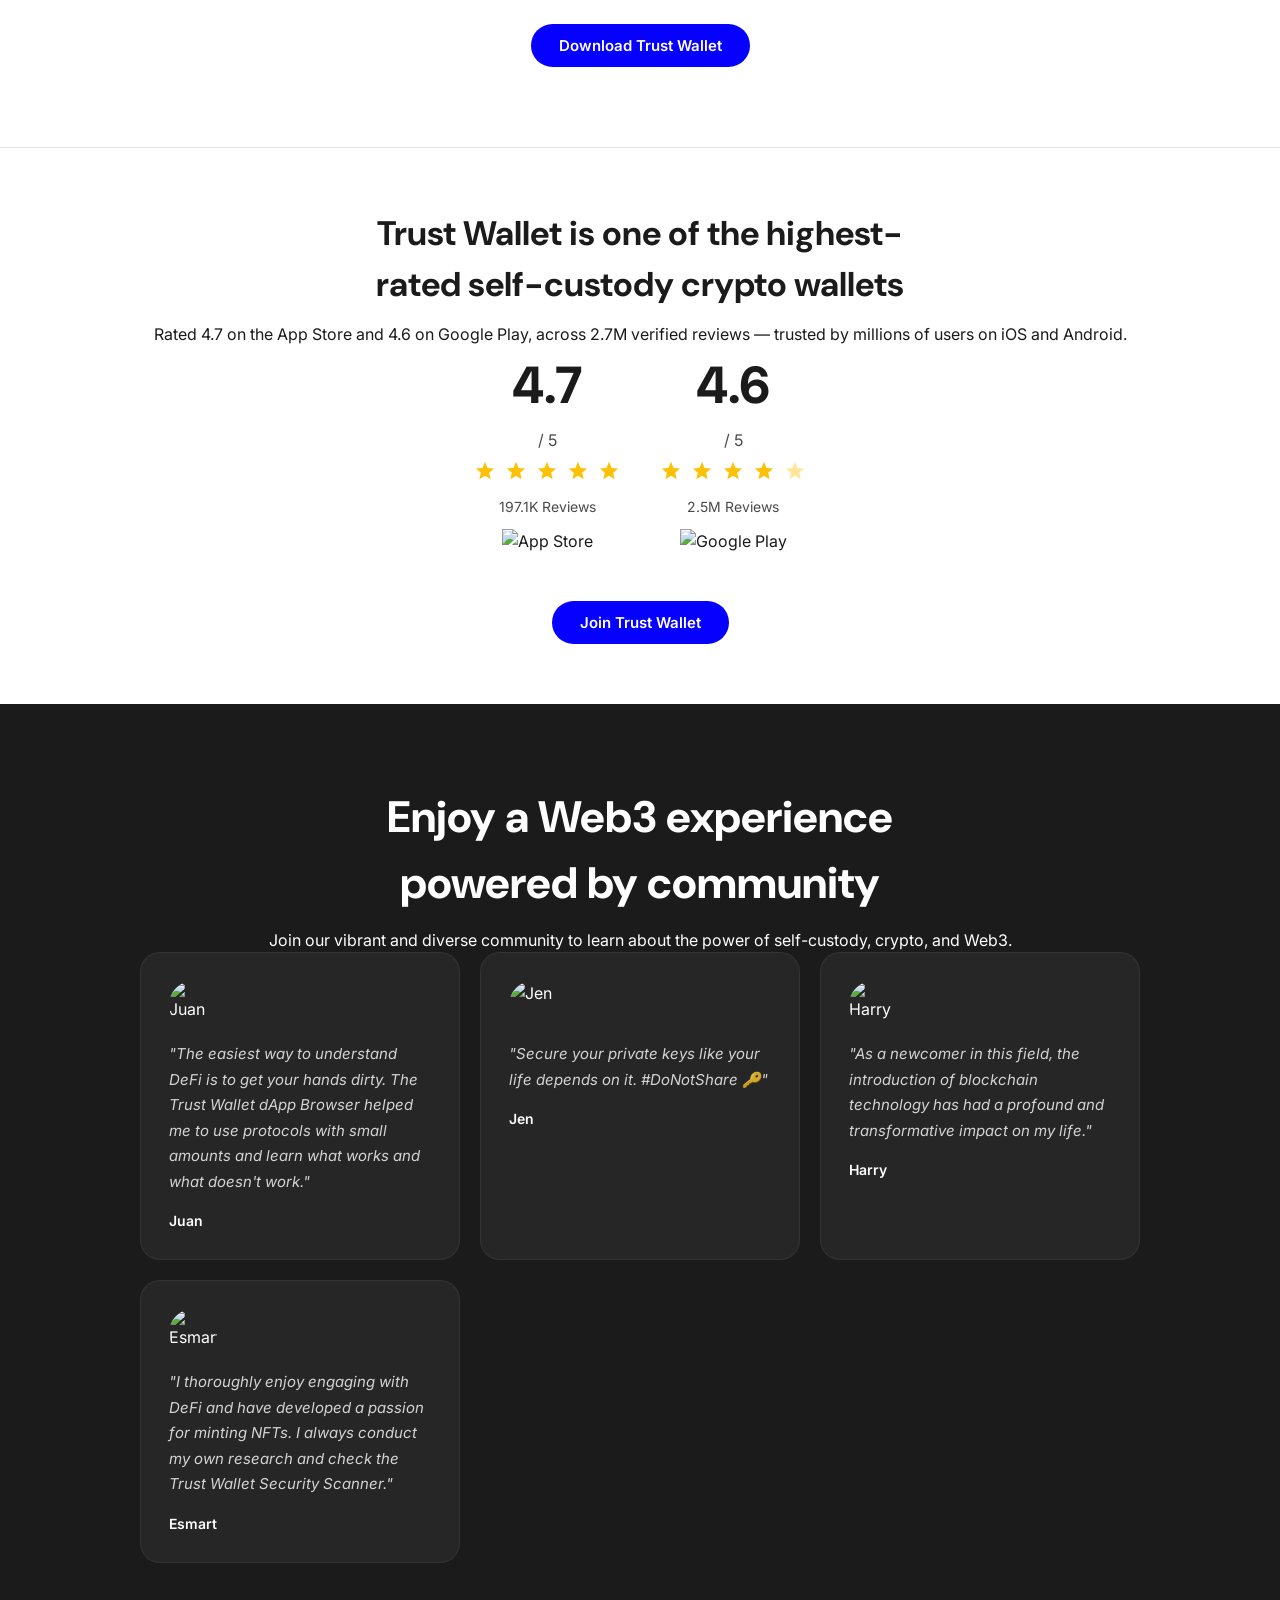
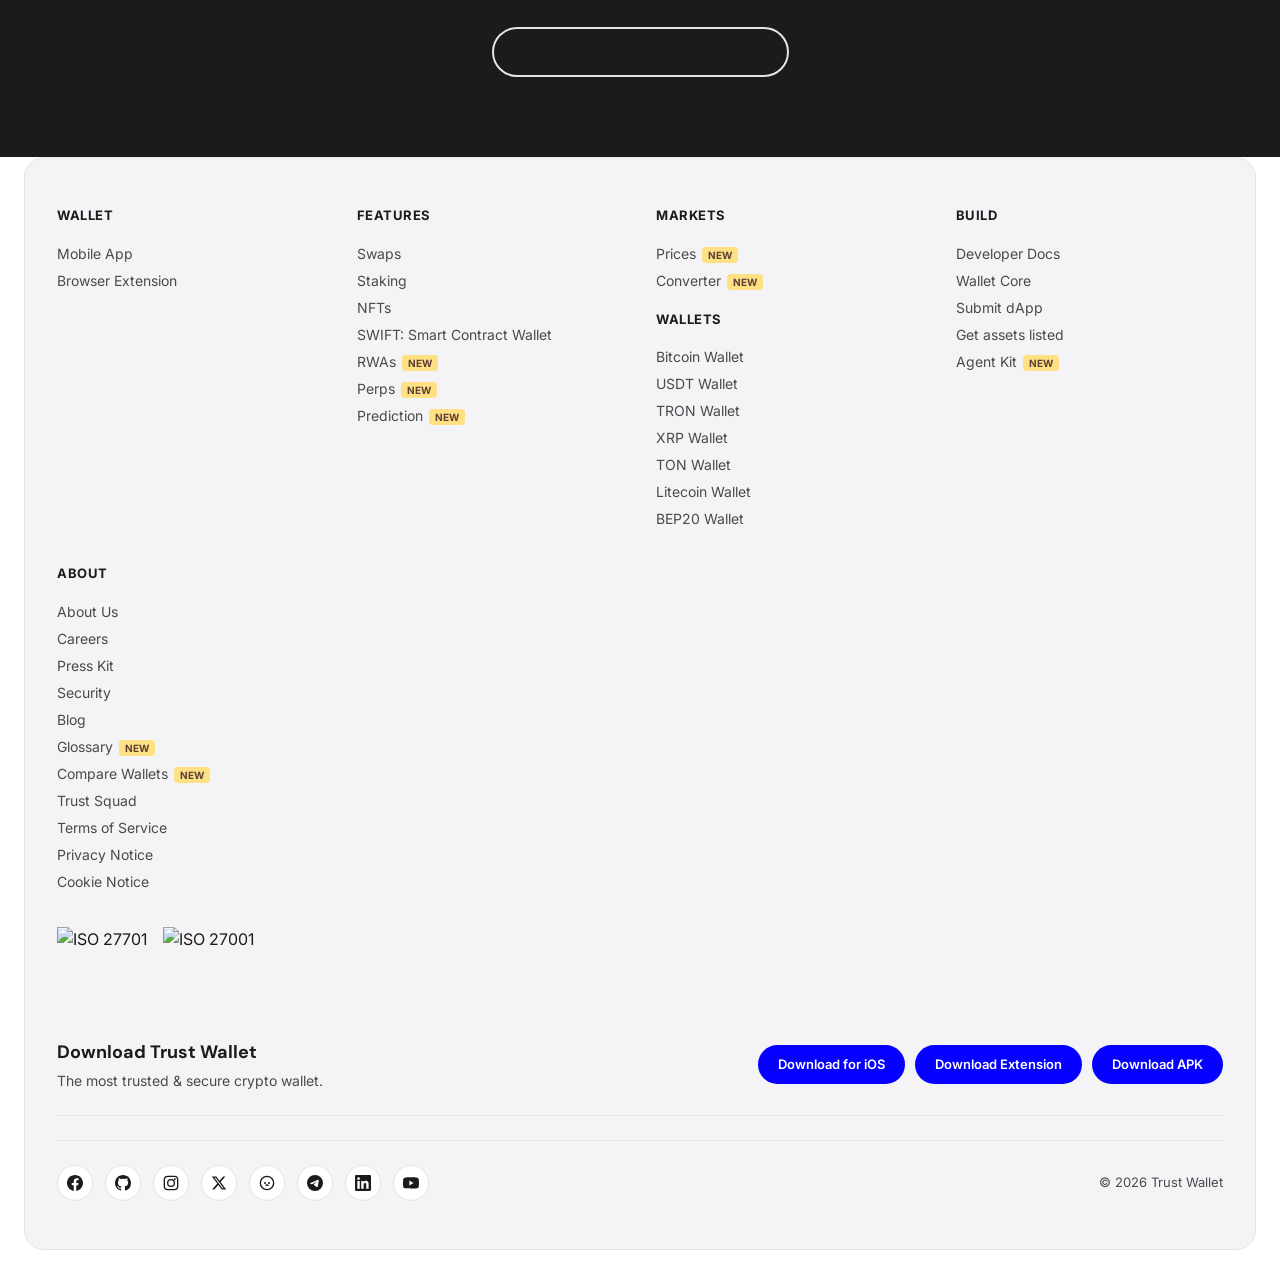
==== commit 07de5057: "Remove 'One Platform, Millions of Assets' homepage section (heading, chain search, network table, st" ====
--- a/index.html
+++ b/index.html
@@ -245,29 +245,6 @@
   </div>
 </section>
 
-<!-- ONE PLATFORM, MILLIONS OF ASSETS -->
-<section class="platform-section gradient-blue" id="platform">
-  <div class="container">
-    <h2 class="fade-up">One Platform, Millions of Assets</h2>
-    <p class="fade-up">As a leading self-custody multi-chain platform, we support millions of assets across 100+ blockchains. From Bitcoin, Ethereum, and Solana, to Cosmos, Optimism, and much more.</p>
-    <div class="search-bar fade-up">
-      <svg class="search-icon" width="20" height="20" viewBox="0 0 24 24" fill="none" stroke="white" stroke-width="2"><circle cx="11" cy="11" r="8"/><line x1="21" y1="21" x2="16.65" y2="16.65"/></svg>
-      <input type="text" placeholder="Search a chain..." id="chainSearch" oninput="filterChains()"/>
-    </div>
-    <div class="chains-table fade-up">
-      <table id="chainsTable">
-        <thead><tr><th>Chain</th><th>Buy</th><th>Sell</th><th>Swap</th><th>Earn</th><th>dApps</th></tr></thead>
-        <tbody id="chainsBody"></tbody>
-      </table>
-    </div>
-    <div class="platform-stats fade-up">
-      <div class="platform-stat"><h3>10M+</h3><p>Assets</p></div>
-      <div class="platform-stat"><h3>600M+</h3><p>NFTs</p></div>
-      <div class="platform-stat"><h3>100+</h3><p>Blockchains</p></div>
-    </div>
-  </div>
-</section>
-
 <!-- SIMPLE. SEAMLESS. -->
 <section class="gradient-section gradient-yellow-pink" id="features">
   <div class="feature-card fade-up">
--- a/css/responsive.css
+++ b/css/responsive.css
@@ -19,6 +19,12 @@
 .hamburger.open span::before{top:0;transform:rotate(45deg)}
 .hamburger.open span::after{top:0;transform:rotate(-45deg)}
 @media(min-width:641px){.dash-layout{max-width:100%!important;border-radius:0;margin:0;min-height:100vh}}
+@media(min-width:641px){
+  .quick-actions{max-width:none;margin-left:auto;margin-right:auto;gap:16px}
+  .quick-actions .qa-btn{max-width:none}
+  .qa-btn{font-size:14px;padding:20px 6px}
+  .qa-icon{width:64px;height:64px;font-size:26px}
+}
 @media(max-width:640px){.dash-layout{max-width:100%!important;border-radius:0;margin:0;min-height:100vh}}
 @media(max-width:640px){
   .header-inner{padding:0 12px}
